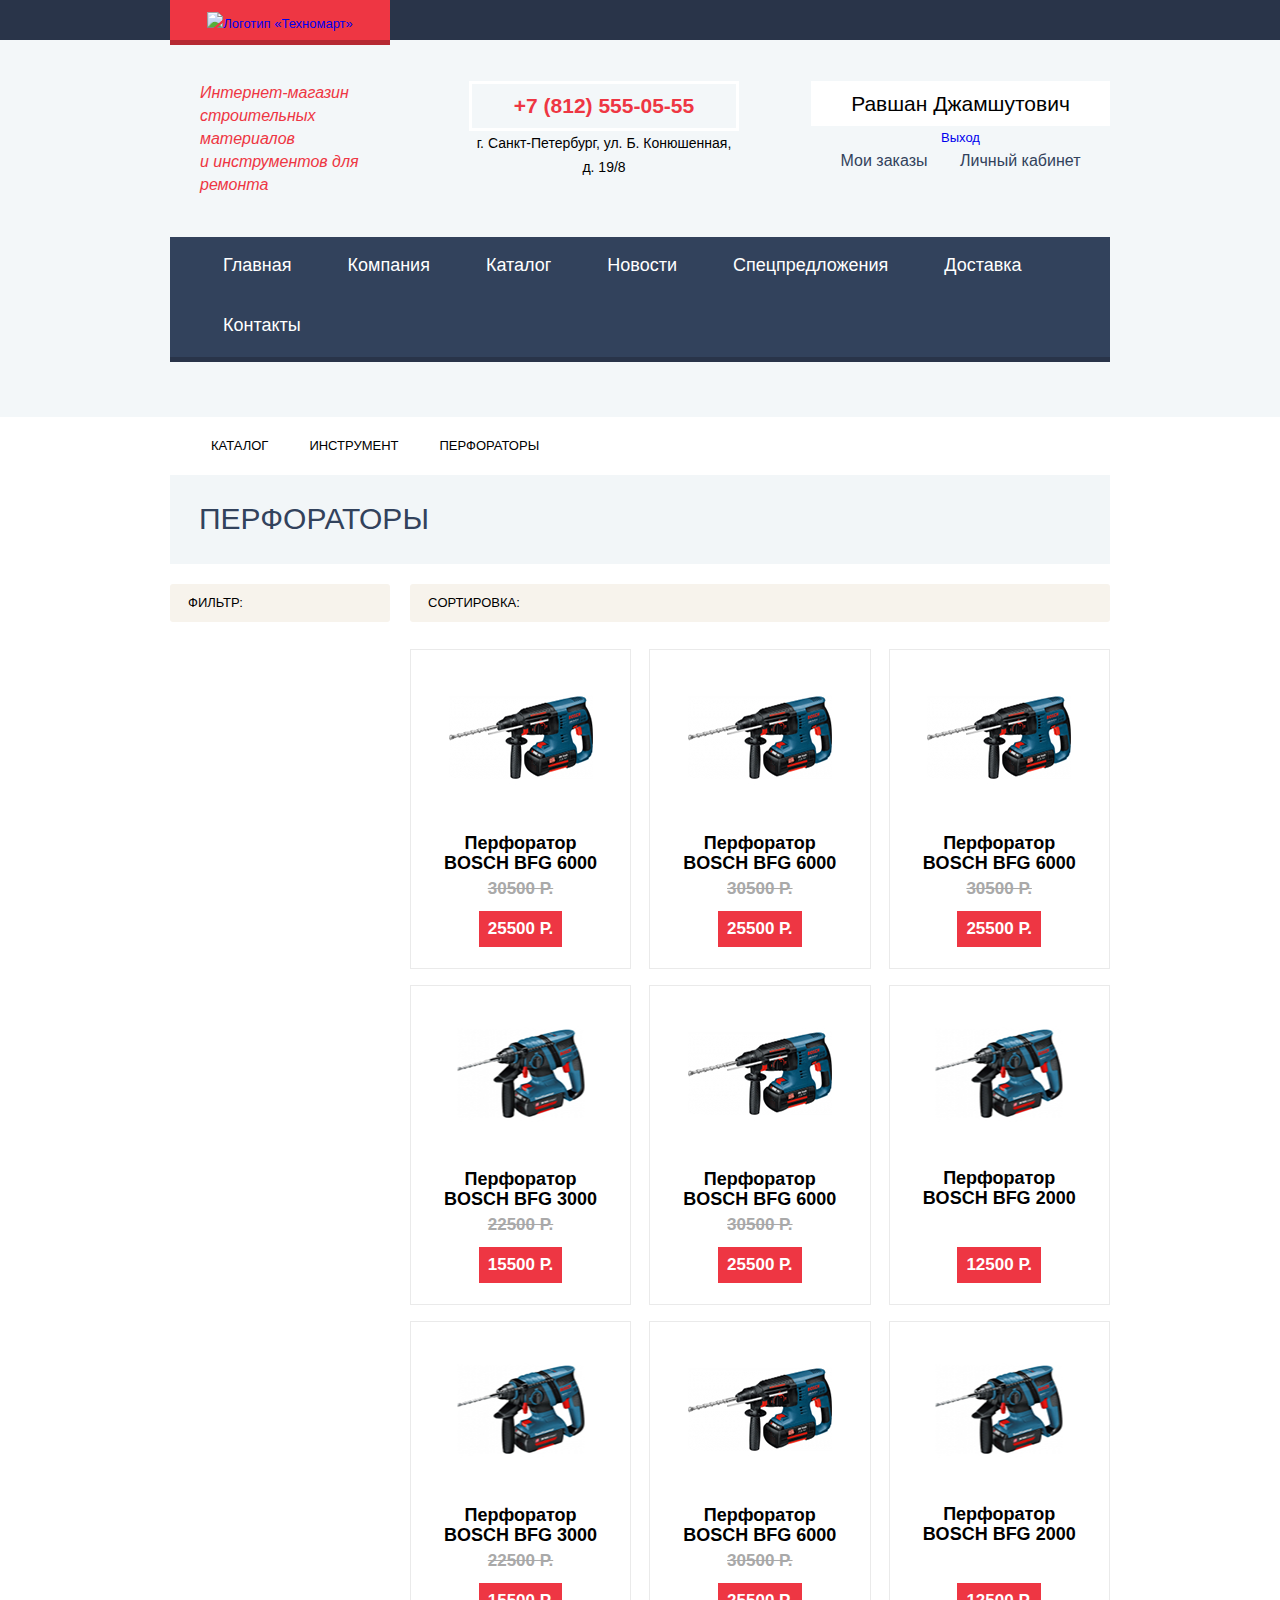
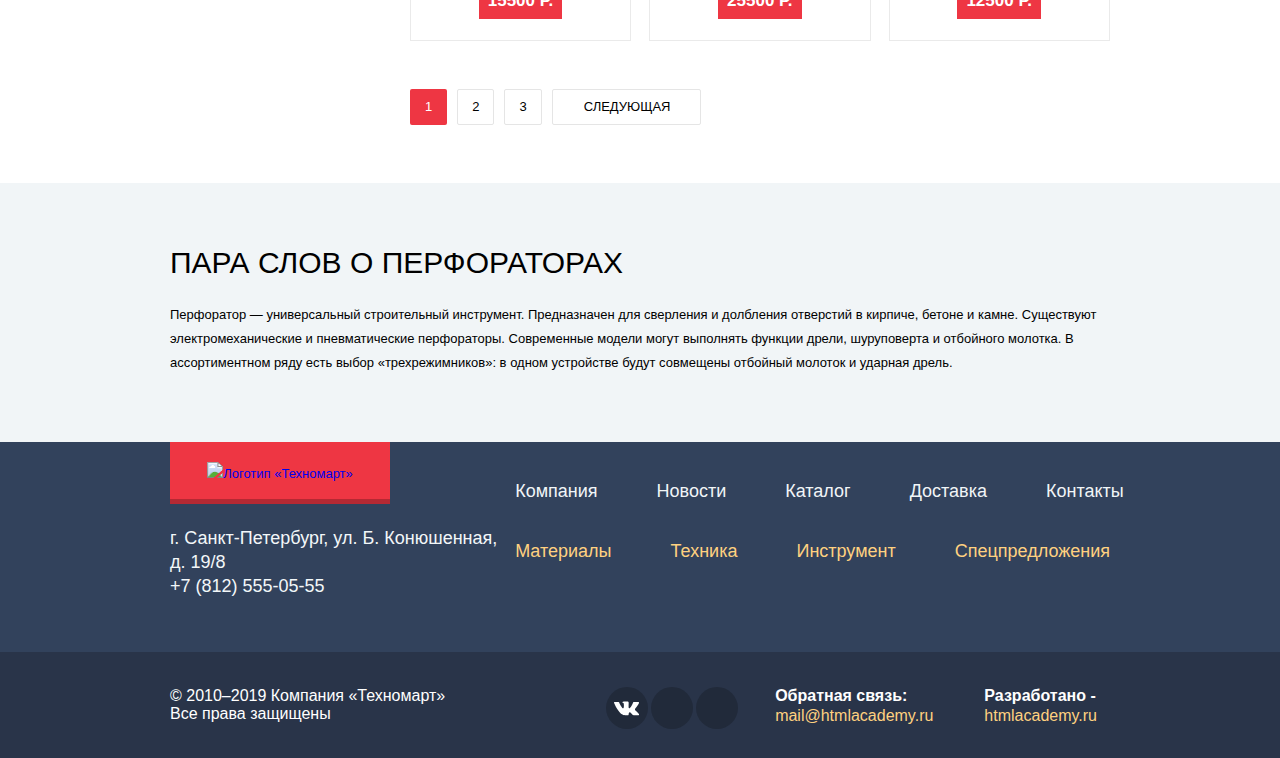
==== catalog.html @ ccb7fb11 "Добавлены декоративы для главной страницы" ====
<!DOCTYPE html>
<html class="page" lang="ru">
    <head>
        <meta charset="utf-8">
        <title>HTML Academy: Техномарт</title>
        <link rel="stylesheet" href="css/normalize.css">
        <link rel="stylesheet" href="css/style.css">
    </head>

    <body class="page-body inner-page">
        <header class="main-header">
            <nav class="main-nav">
                <div class="toolbar">
                    <div class="container">
                        <a class="main-header-logo" href="index.html">
                            <img src="img/logo-technomart.svg" width="108" height="18" alt="Логотип «Техномарт»">
                        </a>

                        <!-- Здесь будет форма поиска, закладкок, корзины, оформления заказа -->
                    </div>
                </div>

                <div class="container">
                    <div class="signin-block">
                        <i class="header-caption">Интернет-магазин строительных материалов<br> и инструментов для ремонта</i>

                        <p>
                            <a class="header-phone" href="tel:+78125550555">+7 (812) 555-05-55</a>
                            г. Санкт-Петербург, ул. Б. Конюшенная, д. 19/8
                        </p>

                        <div class="signin">
                            <a class="signin-link button-signup" href="#">Равшан Джамшутович</a>
                            <a class="logout" href="#">Выход</a>
                            <div class="my-profile">
                                <a class="my-profile-link orders" href="#">Мои заказы</a>
                                <a class="my-profile-link account" href="#">Личный кабинет</a>
                            </div>
                        </div>
                    </div>

                    <ul class="site-navigation list-style-none">
                        <li><a href="index.html">Главная</a></li>
                        <li><a href="blank.html">Компания</a></li>
                        <li><a>Каталог</a></li>
                        <li><a href="blank.html">Новости</a></li>
                        <li><a href="blank.html">Спецпредложения</a></li>
                        <li><a href="blank.html">Доставка</a></li>
                        <li><a href="blank.html">Контакты</a></li>
                    </ul>
                </div>
            </nav>
        </header>

        <main class="inner-page">
            <div class="container breadcrumbs-block">
                <ul class="breadcrumbs list-style-none">
                    <li><a href="catalog.html">Каталог</a></li>
                    <li><a href="blank.html">Инструмент</a></li>
                    <li><a>Перфораторы</a></li>
                </ul>
            </div>

            <div class="container title-block">
                <h1 class="main-title dark-title">Перфораторы</h1>
            </div>

            <div class="container product-block">
                <div class="filter-block"><!-- Здесь будет фильтр -->
                    <span>Фильтр:</span>
                </div>

                <div class="product-list-block">
                    <div class="sorting"><!-- Здесь будет сортировка -->
                        <span>Cортировка:</span>
                    </div>

                    <ul class="product-list list-style-none">
                        <li class="product product-item">
                            <span class="new visually-hidden"></span>

                            <div class="card-hover">
                                <a class="button-buy" href="#">Купить</a>
                                <a class="button-bookmark" href="#">В закладки</a>
                            </div>

                            <div class="card-product">
                                <h3 class="product-title">Перфоратор BOSCH BFG 6000</h3>
                                <div class="product-img">
                                    <img src="img/product-1.jpg" width="144" height="128" alt="Перфоратор BOSCH BFG 6000">
                                </div>
                                <del>30500 Р.</del>
                                <span class="product-button">25500 Р.</span>
                            </div>
                        </li>

                        <li class="product product-item">
                            <span class="new visually-hidden"></span>

                            <div class="card-hover">
                                <a class="button-buy" href="#">Купить</a>
                                <a class="button-bookmark" href="#">В закладки</a>
                            </div>

                            <div class="card-product">
                                <h3 class="product-title">Перфоратор BOSCH BFG 6000</h3>
                                <div class="product-img">
                                    <img src="img/product-1.jpg" width="144" height="128" alt="Перфоратор BOSCH BFG 6000">
                                </div>
                                <del>30500 Р.</del>
                                <span class="product-button">25500 Р.</span>
                            </div>
                        </li>

                        <li class="product product-item">
                            <span class="new"></span>

                            <div class="card-hover">
                                <a class="button-buy" href="#">Купить</a>
                                <a class="button-bookmark" href="#">В закладки</a>
                            </div>

                            <div class="card-product">
                                <h3 class="product-title">Перфоратор BOSCH BFG 6000</h3>
                                <div class="product-img">
                                    <img src="img/product-1.jpg" width="144" height="128" alt="Перфоратор BOSCH BFG 6000">
                                </div>
                                <del>30500 Р.</del>
                                <span class="product-button">25500 Р.</span>
                            </div>
                        </li>

                        <li class="product product-item">
                            <span class="new"></span>

                            <div class="card-hover">
                                <a class="button-buy" href="#">Купить</a>
                                <a class="button-bookmark" href="#">В закладки</a>
                            </div>

                            <div class="card-product">
                                <h3 class="product-title">Перфоратор BOSCH BFG 3000</h3>
                                <div class="product-img">
                                    <img src="img/product-2.jpg" width="127" height="112" alt="Перфоратор BOSCH BFG 3000">
                                </div>
                                <del>22500 Р.</del>
                                <span class="product-button">15500 Р.</span>
                            </div>
                        </li>

                        <li class="product product-item">
                            <span class="new visually-hidden"></span>

                            <div class="card-hover">
                                <a class="button-buy" href="#">Купить</a>
                                <a class="button-bookmark" href="#">В закладки</a>
                            </div>

                            <div class="card-product">
                                <h3 class="product-title">Перфоратор BOSCH BFG 6000</h3>
                                <div class="product-img">
                                    <img src="img/product-1.jpg" width="144" height="128" alt="Перфоратор BOSCH BFG 6000">
                                </div>
                                <del>30500 Р.</del>
                                <span class="product-button">25500 Р.</span>
                            </div>
                        </li>

                        <li class="product product-item">
                            <span class="new"></span>

                            <div class="card-hover">
                                <a class="button-buy" href="#">Купить</a>
                                <a class="button-bookmark" href="#">В закладки</a>
                            </div>

                            <div class="card-product without-del">
                                <h3 class="product-title">Перфоратор BOSCH BFG 2000</h3>
                                <div class="product-img">
                                    <img src="img/product-2.jpg" width="127" height="112" alt="Перфоратор BOSCH BFG 2000">
                                </div>
                                <span class="product-button">12500 Р.</span>
                            </div>
                        </li>

                        <li class="product product-item">
                            <span class="new"></span>

                            <div class="card-hover">
                                <a class="button-buy" href="#">Купить</a>
                                <a class="button-bookmark" href="#">В закладки</a>
                            </div>

                            <div class="card-product">
                                <h3 class="product-title">Перфоратор BOSCH BFG 3000</h3>
                                <div class="product-img">
                                    <img src="img/product-2.jpg" width="127" height="112" alt="Перфоратор BOSCH BFG 3000">
                                </div>
                                <del>22500 Р.</del>
                                <span class="product-button">15500 Р.</span>
                            </div>
                        </li>

                        <li class="product product-item">
                            <span class="new visually-hidden"></span>

                            <div class="card-hover">
                                <a class="button-buy" href="#">Купить</a>
                                <a class="button-bookmark" href="#">В закладки</a>
                            </div>

                            <div class="card-product">
                                <h3 class="product-title">Перфоратор BOSCH BFG 6000</h3>
                                <div class="product-img">
                                    <img src="img/product-1.jpg" width="144" height="128" alt="Перфоратор BOSCH BFG 6000">
                                </div>
                                <del>30500 Р.</del>
                                <span class="product-button">25500 Р.</span>
                            </div>
                        </li>

                        <li class="product product-item">
                            <span class="new"></span>

                            <div class="card-hover">
                                <a class="button-buy" href="#">Купить</a>
                                <a class="button-bookmark" href="#">В закладки</a>
                            </div>

                            <div class="card-product without-del">
                                <h3 class="product-title">Перфоратор BOSCH BFG 2000</h3>
                                <div class="product-img">
                                    <img src="img/product-2.jpg" width="127" height="112" alt="Перфоратор BOSCH BFG 2000">
                                </div>
                                <span class="product-button">12500 Р.</span>
                            </div>
                        </li>
                    </ul>
                </div>

                <ul class="pagination-list list-style-none">
                    <li class="pagination-item pagination-item-current"><a >1</a></li>
                    <li class="pagination-item"><a href="#">2</a></li>
                    <li class="pagination-item"><a href="#">3</a></li>
                    <li class="pagination-item"><a href="#">Следующая</a></li>
                </ul>
            </div>

            <section class="punchers">
                <div class="container">
                    <h2 class="punchers-title black-title">Пара слов о перфораторах</h2>
                    <p class="punchers-info">
                        Перфоратор — универсальный строительный инструмент. Предназначен для сверления и долбления отверстий в кирпиче, бетоне и камне.
                        Существуют электромеханические и пневматические перфораторы. Современные модели могут выполнять функции дрели, шуруповерта и отбойного молотка.
                        В ассортиментном ряду есть выбор «трехрежимников»: в одном устройстве будут совмещены отбойный молоток и ударная дрель.
                    </p>
                </div>
            </section>
        </main>

        <footer class="page-footer">
            <div class="container footer-top">
                <div class="contacts-block">
                    <a class="footer-logo" href="index.html">
                        <img src="img/logo-technomart.svg" width="138" height="23" alt="Логотип «Техномарт»">
                    </a>

                    <section class="footer-contacts">
                        <h3 class="visually-hidden">Контакты</h3>

                        <p class="footer-text" >
                            г. Санкт-Петербург, ул. Б. Конюшенная, д. 19/8<br>
                            <a class="footer-phone footer-text" href="tel:+78125550555">+7 (812) 555-05-55</a>
                        </p>
                    </section>
                </div>

                <ul class="footer-nav list-style-none">
                    <li class="top-list">
                        <ul class="list-style-none">
                            <li><a class="footer-text" href="blank.html">Компания</a></li>
                            <li><a class="footer-text" href="blank.html">Новости</a></li>
                            <li><a class="footer-text">Каталог</a></li>
                            <li><a class="footer-text" href="blank.html">Доставка</a></li>
                            <li><a class="footer-text" href="blank.html">Контакты</a></li>
                        </ul>
                    </li>
                    <li class="bottom-list">
                        <ul class="list-style-none">
                            <li><a class="footer-text" href="blank.html">Материалы</a></li>
                            <li><a class="footer-text" href="blank.html">Техника</a></li>
                            <li><a class="footer-text" href="blank.html">Инструмент</a></li>
                            <li><a class="footer-text" href="blank.html">Спецпредложения</a></li>
                        </ul>
                    </li>
                </ul>
            </div>

            <div class="footer-bottom-block">
                <div class="container footer-bottom">
                    <section class="copyright">
                        <h3 class="visually-hidden">Авторское право</h3>

                        <p class="footer-small-text">
                            © 2010–2019 Компания «Техномарт»<br>Все права защищены
                        </p>
                    </section>

                    <section class="footer-social" >
                        <h3 class="visually-hidden">Социальные сети</h3>

                        <ul class="list-style-none">
                            <li>
                                <a class="social-button vk" href="#">
                                    <span class="visually-hidden">Вконтакте</span>
                                </a>
                            </li>
                            <li>
                                <a class="social-button fb" href="#">
                                    <span class="visually-hidden">Фейсбук</span>
                                </a>
                            </li>
                            <li>
                                <a class="social-button insta" href="#">
                                    <span class="visually-hidden">Инстаграм</span>
                                </a>
                            </li>
                        </ul>
                    </section>

                    <div class="feedback-block">
                        <section class="footer-feedback">
                            <h3 class="footer-small-text">Обратная связь:</h3>

                            <a class="footer-feedback-link footer-small-text" href="mailto:mail@htmlacademy.ru">mail@htmlacademy.ru</a>
                        </section>

                        <section class="footer-developed">
                            <h3 class="footer-small-text">Разработано -</h3>

                            <a class="footer-developed-link footer-small-text" href="https://htmlacademy.ru/intensive/htmlcss">htmlacademy.ru</a>
                        </section>
                    </div>
                </div>
            </div>
        </footer>
    </body>
</html>
---- css/style.css ----
/* Fonts */

/* cuprum-regular */
@font-face {
    font-family: "Cuprum";
    font-style: normal;
    font-weight: 400;
    src: local("Cuprum"), local("Cuprum Regular"), local("Cuprum-Regular"),
        url("../fonts/cuprum.woff2") format("woff2"), /* Super Modern Browsers */
        url("../fonts/cuprum.woff") format("woff"); /* Modern Browsers */
    font-display: swap;
}
/* cuprum-italic  */
@font-face {
    font-family: "Cuprum";
    font-style: italic;
    font-weight: 400;
    src: local("Cuprum Italic"), local("Cuprum-Italic"),
        url("../fonts/cuprumitalic.woff2") format("woff2"), /* Super Modern Browsers */
        url("../fonts/cuprumitalic.woff") format("woff"); /* Modern Browsers */
    font-display: swap;
}
/* cuprum-700  */
@font-face {
    font-family: "Cuprum";
    font-style: normal;
    font-weight: 700;
    src: local("Cuprum Bold"), local("Cuprum-Bold"),
        url("../fonts/cuprumbold.woff2") format("woff2"), /* Super Modern Browsers */
        url("../fonts/cuprumbold.woff") format("woff"); /* Modern Browsers */
    font-display: swap;
}
/* cuprum-700-italic */
@font-face {
    font-family: "Cuprum";
    font-style: italic;
    font-weight: 700;
    src: local("Cuprum Bold Italic"), local("Cuprum-Bold-Italic"),
        url("../fonts/cuprumbolditalic.woff2") format("woff2"), /* Super Modern Browsers */
        url("../fonts/cuprumbolditalic.woff") format("woff"); /* Modern Browsers */
    font-display: swap;
}
/* pt-sans-regular */
@font-face {
    font-family: "PT Sans";
    font-style: normal;
    font-weight: 400;
    src: local("PT Sans"), local("PTSans-Regular"),
        url("../fonts/ptsans.woff2") format("woff2"), /* Super Modern Browsers */
        url("../fonts/ptsans.woff") format("woff"); /* Modern Browsers */
    font-display: swap;
}
/* pt-sans-700 */
@font-face {
    font-family: "PT Sans";
    font-style: normal;
    font-weight: 700;
    src: local("PT Sans Bold"), local("PTSans-Bold"),
        url("../fonts/ptsansbold.woff2") format("woff2"), /* Super Modern Browsers */
        url("../fonts/ptsansbold.woff") format("woff"); /* Modern Browsers */
    font-display: swap;
}

/* Variables */

:root {
    --basic-black: #000000;
    --basic-black-lighten: #212A3A;
    --basic-dark: #32425C;
    --basic-darken: #293449;
    --basic-darkest:#1D2739;
    --basic-extra-dark: #293449;
    --basic-dark-lighten: #3D546F;
    --basic-white: #FFFFFF;
    --basic-red: #EE3643;
    --basic-orange: #FFC047;
    --basic-yellow: #FFD180;
    --basic-blue: #3BBCE3;
    --basic-violet: #DC91D8;
    --basic-green: #63A63E;
    --basic-brown: #F9F5F0;
    --basic-gray: #B7BFC8;
    --Basic-greylight: #C5C5C5;

    --black-opacity-25: rgba(0,0,0,0.25);
    --black-opacity-15: rgba(0,0,0,0.15);
    --dark-opacity-50: rgba(50,60,92,0.5);
    --white-opacity-30: rgba(255,255,255,0.3);
    --red-light: #FF5357;
    --red-dark: #CA2C37;
    --red-darken: #BA2732;
    --red-darkest: #B52933;
    --red-shadow: #8E1E26;
    --green-light: #5FBB2D;
    --green-dark: #518534;
    --green-lighten: #8ED78F;
    --green-shadow: #367315;
    --brown-light: #F7F3EC;
    --gray-medium: #C1C6CE;
    --gray-darken: #A9A9A9;
    --gray-darken-opacity-30: rgba(169,169,169,0.3);
    --gray-dark: rgba(197,197,197,0.3);
    --gray-light: #EAEAEA;
    --gray-lighten: #F1F5F7;
    --gray-extra-light: #F3F7F9;
    --gray-another: #E5E5E5;
    --gray-second: #F2F6F8;
}

/* Global */

body {
    min-width: 940px;
    margin: 0;
    font-family: "Cuprum", Arial, sans-serif;
    font-size: 13px;
    line-height: 24px;
    color: var(--basic-black);
    background-color: var(--basic-white);
}

a {
    text-decoration: none;
}

img {
    max-width: 100%;
    height: auto;
}

.list-style-none {
    list-style: none;
    margin: 0;
    padding: 0;
}

/* Grid */

.page {
    height: 100%;
}

.page-body {
    min-height: 100%;
    display: grid;
    grid-template-rows: min-content 1fr min-content;
    align-content: start;
}

.promo-list {
    display: grid;
    grid-template-columns: 1fr 1fr 1fr;
    grid-template-rows: repeat(3, 123px);
    gap: 20px;
    width: 940px;
}

.promo-item.gallery {
    grid-area: 2/1/4/3;
}

.popular-title-block {
    display: grid;
    grid-template-columns: 1fr max-content;
    margin-bottom: 20px;
    background-color: var(--basic-brown);
    height: 89px;
    align-items: center;
}

.product-list {
    display: grid;
    grid-template-columns: repeat(3, 1fr);
    grid-template-rows: repeat(3, 1fr);
    grid-column-gap: 18px;
    grid-row-gap: 16px;
    width: 700px;
}

.popular-list {
    display: grid;
    grid-template-columns: 1fr 1fr 1fr 1fr;
    gap: 18px;
}

.popular-producer-list {
    display: grid;
    grid-template-columns: repeat(4, 1fr);

    gap: 20px;
}

.about-block .container {
    display: grid;
    grid-template-columns: 1fr 300px;
}

.top-list ul {
    display: grid;
    grid-template-columns: repeat(5, auto);
    gap: 59px;
    width: 549px;
    margin-right: auto;
}

/* Flex */

.toolbar .container {  /*с помощью флекса расставлю потом остальные элементы тулбара*/
    display: flex;
}

.signin-block {
    display: flex;
    margin-top: 41px;
    margin-bottom: 41px;
    justify-content: space-between;
    align-items: flex-start;
}

.signin {
    display: flex;
}

.inner-page .signin {
    flex-direction: column;
    align-items: center;
}

.site-navigation {
    display: flex;
    flex-wrap: wrap;
    align-items: center;
    box-shadow: 0 5px var(--basic-darken);
    background-color: var(--basic-dark);
    padding-left: 29px;
}

.breadcrumbs {
    display: flex;
}

.product-block {
    display: flex;
    flex-wrap: wrap;
    align-items: flex-start;
}

.card-product {
    display: flex;
    flex-direction: column;
    justify-content: flex-end;
    align-items: center;
    min-height: 318px;
    width: 219px;
    background-color: white;
    position: relative;
}

.service-block {
    display: flex;
    margin-top: 70px;
    padding-bottom: 99px;
    position: relative;
}

.pagination-list {
    display: flex;
}

.footer-top {
    display: flex;
    justify-content: space-between;
}

.bottom-list ul {
    display: flex;
    justify-content: flex-end;
}

.footer-bottom {
    display: flex;
    align-items: flex-start;
}

.footer-social ul {
    display: flex;
    flex-wrap: wrap;
    width: 135px;
    margin-left: 161px;
}

.feedback-block {
    display: flex;
    margin-left: auto;
}

/* Header */

.toolbar {
    background-color: var(--basic-darken);
}

.main-header-logo {
    width: 220px;
    text-align: center;
    background-color: var(--basic-red);
    padding-top: 12px;
    padding-bottom: 4px;
    box-shadow: 0 5px var(--red-darkest);
}

.main-header-logo:active,
.footer-logo:active {
    background-color: var(--red-darken);
    box-shadow: 0 5px var(--red-shadow);
}

.header-caption {
    font-style: italic;
    font-size: 16px;
    line-height: 23px;
    color: var(--basic-red);
    width: 197px;
    margin-left: 30px;
}

.signin-block p {
    width: 270px;
    margin: 0;
    text-align: center;
    font-size: 14px;
    line-height: 24px;
    margin-top: 3px;
}

.header-phone {
    display: block;
    padding: 7px 0;
    font-weight: 700;
    font-size: 21px;
    line-height: 30px;
    color: var(--basic-red);
    border: 3px solid var(--basic-white);
    margin-top: -3px;
}

.button-registration {
    background-color: var(--basic-white);
    padding: 12px 24px;
}

.button-login {
    position: relative;
    background-color: var(--basic-white);
    margin-right: 10px;
}

.button-login span {
    display: block;
    padding: 12px 27px 12px 45px;
}

.button-login svg {
    content: "";
    position: absolute;
    width: 20px;
    height: 17px;
    padding: 14px 82px 14px 19px;
  }

.button-login svg:hover {
    fill: var(--basic-dark-lighten);
}

.main-nav {
    background-color: var(--gray-extra-light);
    padding-bottom: 60px;
}

.signin-link {
    font-size: 21px;
    line-height: 21px;
    color: var(--basic-black);
}

.button-signup {
    width: 299px;
    text-align: center;
    padding: 12px 0;
    background-color: var(--basic-white);
}

.signin-link:hover {
    color: var(--basic-red);
}

.button-signup:hover {
    color: var(--basic-black);
}

.signin-link:active {
    color: var(--Basic-greylight);
}

.my-profile-link {
    font-size: 16px;
    line-height: 18px;
    color: var(--basic-dark);
}

.my-profile-link:hover {
    color: var(--basic-red);
}

.my-profile-link:active {
    color: var(--Basic-greylight);
}

.account {
    margin-left: 29px;
}

.site-navigation a {
    display: block;
    font-size: 18px;
    line-height: 24px;
    color: var(--basic-white);
    padding: 16px 24px 20px 24px;
    margin-right: 8px;
}

.site-navigation a:hover {
    background-color: var(--basic-darken);
}

.site-navigation a:active {
    opacity: 0.5;
    background-color: var(--basic-darkest);
}

/* Container */

.container {
    width: 940px;
    margin: 0 auto;
    padding: 0 10px;
}

/* Main */

.visually-hidden {
    position: absolute;
    width: 1px;
    height: 1px;
    margin: -1px;
    border: 0;
    padding: 0;
    white-space: nowrap;
    clip-path: inset(100%);
    clip: rect(0 0 0 0);
    overflow: hidden;
}

.promo {
    margin-top: 59px;
    margin-bottom: 59px;
}

.promo-item-title {
    font-weight: 700;
    font-size: 24px;
    line-height: 30px;
    color: var(--basic-white);
    margin-bottom: 14px;
    margin-top: 20px;
    margin-left: 23px;
}

.promo-item-link:hover {
    background-color: var(--gray-dark);
}

.promo-item-link:active {
    background-color: var(--gray-darken-opacity-30);
}

.promo-item-link {
    display: block;
    font-size: 14px;
    line-height: 18px;
    text-align: center;
    text-transform: uppercase;
    color: var(--basic-white);
    background-color: var(--white-opacity-30);
    padding-top: 10px;
    padding-bottom: 10px;
    margin: 0;
    margin-left: 23px;
    width: 135px;
}

.materials {
    position: relative;
    background-color: var(--basic-orange);
}

.tool {
    position: relative;
    background-color: var(--basic-blue);
}

.technics {
    position: relative;
    background-color: var(--basic-violet);
}

.discounts {
    position: relative;
    background-color: var(--green-lighten);
}

.delivery {
    position: relative;
    background-color: var(--basic-orange);
}

.materials h3::before {
    content: "";
    position: absolute;
    top: 0;
    right: 0;
    width: 70px;
    height: 70px;
    background-image: url("../img/new.svg");
}

.materials h3::after {
    content: "";
    position: absolute;
    top: 31px;
    right: 43px;
    width: 44px;
    height: 65px;
    background-image: url("../img/icon-materials.svg");
}

.tool h3::after {
    content: "";
    position: absolute;
    top: 34px;
    right: 31px;
    width: 75px;
    height: 61px;
    background-image: url("../img/icon-tool.svg");
}

.technics h3::after {
    content: "";
    position: absolute;
    top: 31px;
    right: 31px;
    width: 78px;
    height: 62px;
    background-image: url("../img/icon-technics.svg");
}

.discounts h3::after {
    content: "";
    position: absolute;
    top: 26px;
    right: 45px;
    width: 59px;
    height: 73px;
    background-image: url("../img/icon-discounts.svg");
}

.delivery h3::after {
    content: "";
    position: absolute;
    top: 32px;
    right: 31px;
    width: 78px;
    height: 63px;
    background-image: url("../img/icon-delivery.svg");
}

.button {
    font: inherit;
    font-size: 14px;
    line-height: 18px;
    text-transform: uppercase;
    text-align: center;
    color: var(--basic-white);
    background-color: var(--basic-red);
    border: none;
    padding: 0;
    margin: 0;
    padding-top: 11px;
    padding-bottom: 9px;
}

.slider {
    position: relative;
    background-color: var(--basic-gray);
    height: 266px;
    width: 620px;
    background-repeat: no-repeat;
    background-position: top center;
}

.slider-wrapper-1 {
    background-image: url("../img/slider-perforator.jpg");
}

.slider-wrapper-2 {
    background-image: url("../img/slider-drill.jpg");
}

.slider-item {
    display: none;
  }

.slide-current {
    display: block;
}

.slider-title {
    font-weight: 700;
    font-size: 36px;
    line-height: 36px;
    text-transform: uppercase;
    color: var(--basic-white);
    margin: 0 0 5px 24px;
}

.slider-text {
    font-size: 18px;
    line-height: 24px;
    color: var(--basic-white);
    margin: 0;
    margin-left: 24px;
}

.transparent-black-bg {
    width: 620px;
    background-color: var(--black-opacity-25);
    padding-top: 23px;
    padding-bottom: 17px;
}

.slider-gallery-controls {
    position: absolute;
    top: 122px;
    left: 24px;
    display: flex;
    width: 575px;
    justify-content: space-between;
    background: none;
    border: 0;
}

.slider-gallery-controls button {
    position: relative;
    padding: 0;
    border: none;
    background-color: unset;
}

.button-back::before {
    content: "";
    position: absolute;
    width: 22px;
    height: 40px;
    top: 0;
    left: 0;
    background-image: url("../img/icon-left.svg");
    transform: rotate(180deg);
    background-repeat: no-repeat;
    background-position: 0 0;
}

.button-next::before {
    content: "";
    position: absolute;
    width: 22px;
    height: 40px;
    top: 0;
    right: 0;
    background-image: url("../img/icon-left.svg");
    background-repeat: no-repeat;
    background-position: 0 0;
}

.slider-controls {
    position: absolute;
    bottom: 36px;
    left: 50%;
    transform: translate(-50%, 0);
    display: flex;
    width: 30px;
    justify-content: space-between;
}

.slider-controls button {
    padding: 0;
    width: 8px;
    height: 8px;
    background-color: var(--basic-white);
    border: 2px solid var(--basic-white);
    border-radius: 50%;
}

.slider-controls .current {
    background-color: var(--basic-red);
}

.slider-gallery-button {
    display: block;
    width: 192px;
    margin-top: 97px;
    margin-left: 24px;
}

.button:hover {
    background-color: var(--red-dark)
}

.button:active {
    background-color: var(--red-darken)
}

.dark-title {
    font-size: 30px;
    line-height: 30px;
    text-transform: uppercase;
    color: var(--basic-dark);
    margin: 0;
    font-weight: 400;
}

.popular-title.dark-title {
    margin-left: 28px;
}

.main-title {
    display: block;
    background-color: var(--gray-second);
    padding: 29px 0 30px 29px;
}

.filter-block {
    width: 220px;
    background-color: var(--brown-light);
    margin-top: 20px;
    border-radius: 3px;
    margin-right: 20px;
}

.sorting {
    width: 700px;
    background-color: var(--brown-light);
    margin-top: 20px;
    border-radius: 3px;
    margin-bottom: 27px;
}

.filter-block span,
.sorting span {
    display: block;
    font-family: "PT Sans", Arial, sans-serif;
    font-size: 13px;
    line-height: 18px;
    text-transform: uppercase;
    color: var(--basic-black);
    padding: 10px 0 10px 18px;
}

.product {
    position: relative;
    background-color: var(--basic-white);
    border: 1px solid var(--gray-light);
    text-align: center;
}

.new::before {
    z-index: 1001;
    content: "";
    position: absolute;
    top: 0;
    right: 0;
    width: 70px;
    height: 70px;
    background-image: url("../img/new.svg");
}

.breadcrumbs a {
    display: block;
    font-family: "PT Sans", Arial, sans-serif;
    font-size: 13px;
    line-height: 18px;
    text-transform: uppercase;
    color: var(--basic-black);
    margin-left: 41px;
    margin-top: 20px;
    margin-bottom: 20px;
}

.product-title {
    font-family: "PT Sans", Arial, sans-serif;
    font-weight: 700;
    font-size: 18px;
    line-height: 20px;
    color: var(--basic-black);
    width: 179px;
    margin: 0;
    margin-bottom: 7px;
}

.card-product::after {
    content: "";
    position: absolute;
    bottom: 20px;
    right: 32px;
    height: 38px;
    width: 141px;
    background-image: url("../img/button-cut.svg");
}

.product-button {
    display: block;
    margin-bottom: 21px;
    font-family: "PT Sans", Arial, sans-serif;
    font-weight: 700;
    font-size: 17px;
    color: var(--basic-white);
    background-color: var(--basic-red); /*оставил, чтобы на случай, если не прогрузится свг, было видно белый текст*/
    line-height: 18px;
    padding: 9px;
    z-index: 1;
}

.without-del .product-title {
    margin-bottom: 39px;
}

.product-img {
    order: -1;
    margin-bottom: auto;
    width: 184px;
    height: 164px;
    position: relative;
    margin-top: 6px;
}

.product-img img {
    position: absolute;
    top: 50%;
    left: 50%;
    transform: translate(-50%, -50%);
}

.card-hover {
    z-index: 1000;
    position: absolute;
    font-size: 14px;
    line-height: 18px;
    left: 50%;
    transform: translate(-50%, 0);
    opacity: 0;
    padding: 38px 44px 194px 41px;
}

.card-hover:hover {
    opacity: 1;
    box-shadow: 0 4px 20px var(--black-opacity-15);
    background-image: linear-gradient(180deg, var(--basic-white) 50%, transparent 50%);
}

.button-buy {
    display: block;
    width: 135px;
    border-radius: 2px;
    text-transform: uppercase;
    color: var(--basic-white);
    background-color: var(--basic-green);
    padding-top: 10px;
    padding-bottom: 7px;
    box-shadow: 0 3px var(--green-shadow);
}

.button-buy:hover {
    background-color: var(--green-light);
}

.button-buy:active {
    background-color: var(--green-dark);
}

.button-bookmark {
    display: block;
    width: 129px;
    text-transform: uppercase;
    color: var(--basic-dark);
    border: 3px solid var(--basic-green);
    padding-top: 9px;
    padding-bottom: 7px;
    border-radius: 2px;
    margin-top: 13px;
}

.button-bookmark:hover {
    border: 3px solid var(--basic-dark);
    border-radius: 2px;
}

.button-bookmark:active {
    border: 3px solid var(--dark-opacity-50);
    border-radius: 2px;
    color: var(--dark-opacity-50);
}

.product del {
    font-family: "PT Sans", Arial, sans-serif;
    font-weight: 700;
    font-size: 17px;
    line-height: 18px;
    text-transform: uppercase;
    color: var(--gray-darken);
    margin-bottom: 13px;
}

.popular-producer-item {
    background-color: var(--basic-white);
    border: 1px solid var(--gray-light);
}

.popular-producer-item a {
    position: relative;
    display: block;
    width: 218px;
    height: 143px;
}

.popular-producer-item:hover {
    box-shadow: 0 4px 20px var(--black-opacity-15);
}

.popular-producer-item:active {
    opacity: 0.5;
}

.popular-producer-item img {
    position: absolute;
    top: 50%;
    left: 50%;
    transform: translate(-50%, -50%);
}

.popular-button {
    width: 192px;
    margin: 0;
    margin-right: 14px;
}

.popular-list,
.popular-producer-list,
.about,
.contacts {
    margin-bottom: 70px;
}

.about,
.contacts {
    padding-top: 70px;
}

.service,
.punchers {
    background-color: var(--gray-lighten);
}

.black-title {
    font-size: 30px;
    line-height: 30px;
    text-transform: uppercase;
    margin: 0;
    font-weight: 400;
}

.about-title {
    font-weight: 400;
}

.service-title {
    padding-top: 64px;
}

.service-description-info {
    margin: 0;
    padding-top: 30px;
    width: 331px;
}

.service-description {
    margin-left: 80px;
}

.button-service-item {
    display: block;
    font-weight: 700;
    font-size: 21px;
    line-height: 30px;
    text-align: left;
    width: 240px;
    color: var(--basic-white);
    background-color: var(--basic-dark);
    border: 0;
    margin: 0;
    padding: 14px 0 18px 22px;
}

.button-service-current {
    color: var(--basic-dark);
    background-color: var(--basic-white);
}

.button-service-item:hover:not(.button-service-current) {
    background-color: var(--basic-darken);
}

.button-credit {
    display: block;
    width: 195px;
    background-color: var(--red-light);
    border-radius: 3px;
    margin-top: 27px;
}

.service-block::before {
    content: "";
    position: absolute;
    width: 10px;
    height: 279px;
    top: -49px;
    left: 230px;
    background-image: url("../img/shadow.png");
    background-repeat: no-repeat;
    background-position: 0 0;
}

.service-wrapper-1::after {
    position: absolute;
    content: "";
    width: 468px;
    height: 261px;
    bottom: 0;
    right: 0;
    background-image: url("../img/service.png");
}

.service-wrapper-2::after {
    position: absolute;
    content: "";
    width: 389px;
    height: 283px;
    bottom: 0;
    right: 0;
    background-image: url("../img/guarantee.png");
}

.service-wrapper-3::after {
    position: absolute;
    content: "";
    width: 465px;
    height: 285px;
    bottom: 0;
    right: -10px;
    background-image: url("../img/credit.png");
}

.pagination-item {
    border: 1px solid var(--gray-another);
    border-radius: 2px;
    padding: 5px 14px;
    margin-top: 48px;
    margin-bottom: 58px;
    margin-right: 10px;
}

.pagination-item:first-child {
    margin-left: 240px;
}

.pagination-item:last-child {
    padding-left: 31px;
    padding-right: 30px;
}

.pagination-item a {
    font-family: "PT Sans", Arial, sans-serif;
    font-size: 13px;
    line-height: 18px;
    text-transform: uppercase;
    color: var(--basic-black);
}

.pagination-item-current {
    background-color: var(--basic-red);
    border-color: transparent;
}

.pagination-item-current a {
    color: var(--basic-white);
}

.pagination-item:hover {
    border: 1px solid var(--Basic-greylight);
    border-radius: 2px;
}

.pagination-item:active {
    border: 1px solid var(--basic-red);
    border-radius: 2px;
}

.punchers-title {
    padding-top: 65px;
}

.punchers-info {
    padding-top: 25px;
    margin: 0;
    padding-bottom: 67px;
}

.about-description-first,
.about-description-second,
.contacts-description {
    margin: 0;
    margin-top: 24px;
}

.about-description-second {
    margin-bottom: 0;
}

.map {
    display: block;
    height: 158px;
    margin-top: 32px;
}

.about-item {
    position: relative;
    font-size: 18px;
    line-height: 24px;
    margin-bottom: 12px;
    padding-left: 37px;
}

.about-item::before {
    position: absolute;
    content: "";
    width: 25px;
    height: 2px;
    top: 13px;
    left: 0;
    background-color: var(--basic-red);
}

.service-info,
.service-description-info {
    font-family: "PT Sans", Arial, sans-serif;
    font-size: 13px;
    line-height: 24px;
    color: var(--basic-black);
    margin: 0;
}

.button-about {
    display: block;
    margin-top: 20px;
    width: 220px;
}

.button-contacts {
    width: 300px;
    margin-top: 25px;
}

.button-contacts:active {
    outline: none;
}

.service-info {
    margin-top: 25px;
}

.service-description-item {
    display: none;
}

.service-description-curent {
    display: block;
}

/* Footer */

.page-footer {
    background-color: var(--basic-dark);
}

.footer-logo {
    display: block;
    text-align: center;
    width: 220px;
    background-color: var(--basic-red);
    box-shadow: 0 5px var(--red-darkest);
    padding-top: 20px;
    padding-bottom: 13px;
}

.top-list {
    padding-top: 37px;
}

.bottom-list {
    padding-top: 34px;
}

.footer-text {
    font-size: 18px;
    line-height: 24px;
    color: var(--gray-extra-light);
    margin: 0;
}

.footer-contacts p {
    margin-top: 27px;
}

.top-list a {
    color: var(--gray-lighten);
}

.top-list a:hover {
    text-decoration: underline;
}

.top-list a:active {
    text-decoration: none;
    opacity: 50%;
}

.bottom-list li:not(:first-child) {
    margin-left: 59px;
}

.bottom-list a {
    color: var(--basic-yellow);
}

.bottom-list a:hover {
    text-decoration: underline;
}

.bottom-list a:active {
    text-decoration: none;
    opacity: 50%;
}

.footer-bottom-block {
    background-color: var(--basic-darken);
    margin-top: 54px;
    padding: 35px 0 26px;
}

.footer-developed {
    margin-right: 13px;
}

.footer-feedback {
    margin-right: 51px;
}

.social-button {
    position: relative;
    display: block;
    width: 42px;
    height: 42px;
    background-color: var(--basic-black-lighten);
    border-radius: 50%;
    margin-right: 3px;
    margin-bottom: 3px;
}

.social-button:hover {
    background-color: var(--basic-red);
}

.vk::before {
    content: "";
    position: absolute;
    width: 26px;
    height: 15px;
    top: 50%;
    left: 50%;
    transform: translate(-50%, -50%);
    background-image: url("../img/icon-vk.svg");
}

.fb::before {
    content: "";
    position: absolute;
    width: 12px;
    height: 22px;
    top: 50%;
    left: 50%;
    transform: translate(-50%, -50%);
    background-image: url("../img/icon-fb.svg");
}

.insta::before {
    content: "";
    position: absolute;
    width: 21px;
    height: 21px;
    top: 50%;
    left: 50%;
    transform: translate(-50%, -50%);
    background-image: url("../img/icon-insta.svg");
}

.footer-small-text {
    font-size: 16px;
    line-height: 18px;
    color: var(--basic-white);
    margin: 0;
}

.footer-feedback-link.footer-small-text {
    line-height: 97%;
}

.footer-feedback-link,
.footer-developed-link {
    color: var(--basic-yellow);
}

.footer-feedback-link:hover,
.footer-developed-link:hover {
    text-decoration: underline;
}

.footer-feedback-link:active,
.footer-developed-link:active {
    text-decoration: none;
    color: var(--basic-red);
}
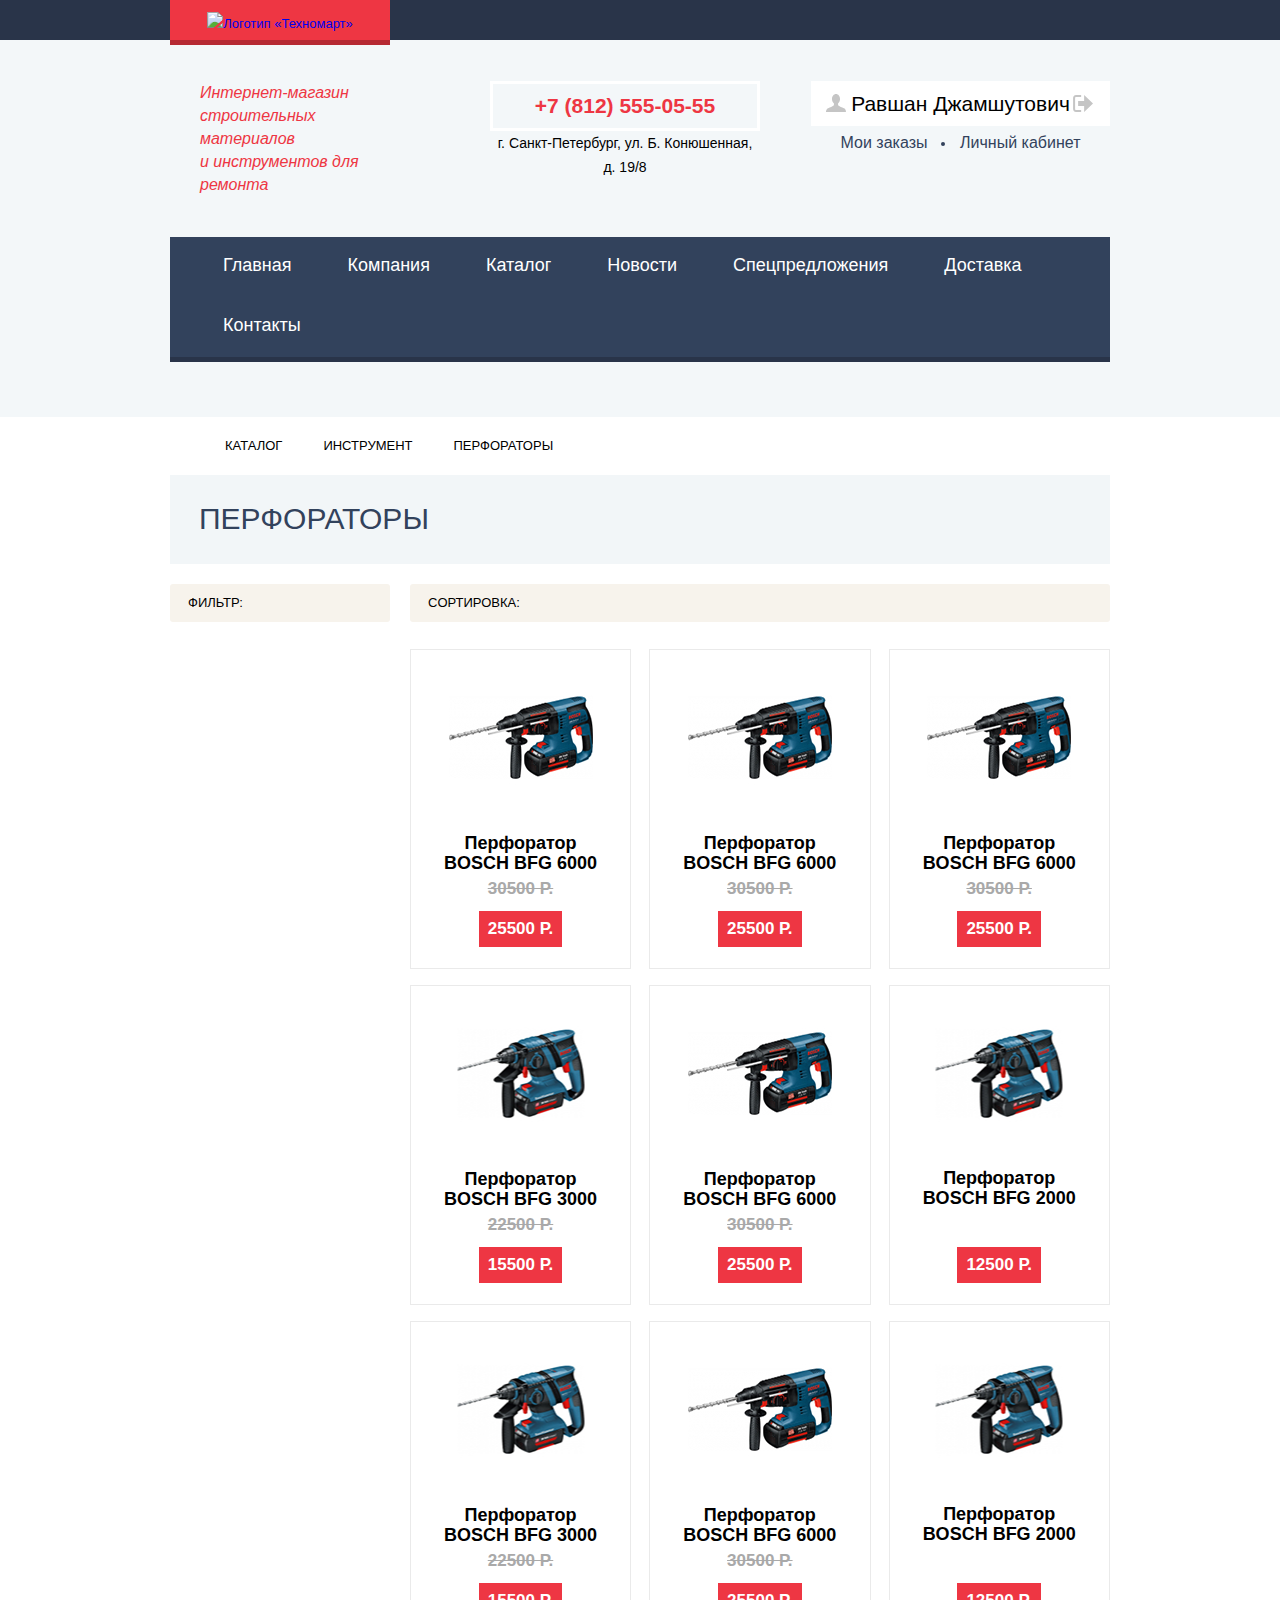
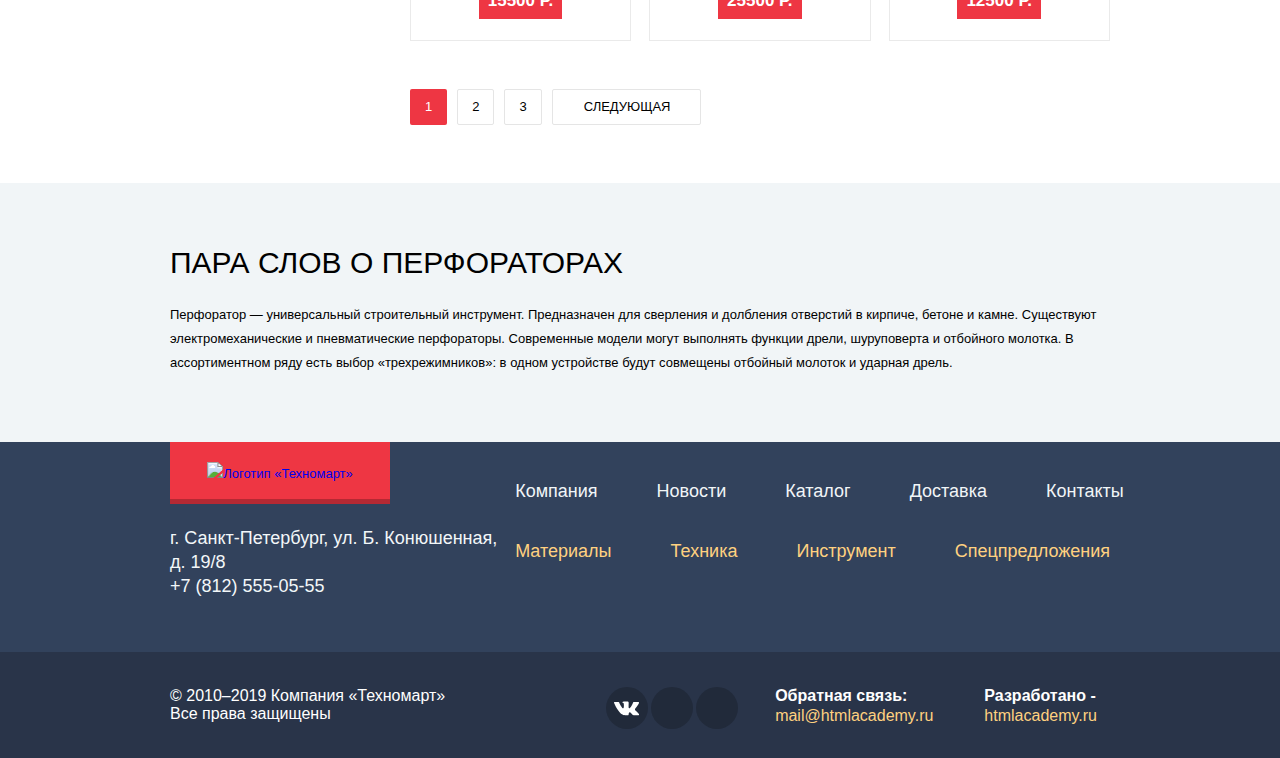
==== commit 1987fd0a: "Внес декоративы в Каталог, без форм" ====
--- a/catalog.html
+++ b/catalog.html
@@ -30,11 +30,38 @@
                         </p>
 
                         <div class="signin">
-                            <a class="signin-link button-signup" href="#">Равшан Джамшутович</a>
-                            <a class="logout" href="#">Выход</a>
-                            <div class="my-profile">
-                                <a class="my-profile-link orders" href="#">Мои заказы</a>
-                                <a class="my-profile-link account" href="#">Личный кабинет</a>
+                            <div class="signin-login">
+                                <a class="signin-link button-login" href="blank.html">
+                                    <svg width="21" height="17" viewBox="0 0 21 17" fill="#C5C5C5" xmlns="http://www.w3.org/2000/svg">
+                                        <path d="M14.875 8.5L6 0V6H0V11H6V17L14.875 8.5Z"/>
+                                        <path d="M16.986 15.01H11.959V17H16.986C19.164 17 19.99 15.19 20.015 13.974V3.028C19.99 1.811 19.164 0 16.986 0H11.959V1.99H16.986C17.825 1.99 17.978 2.671 17.996 3.047V13.951C17.979 14.327 17.825 15.01 16.986 15.01Z"/>
+                                    </svg>
+                                    <span>Войти</span>
+                                </a>
+                                <a class="signin-link button-registration" href="blank.html">Регистрация</a>
+                            </div>
+
+                            <div class="signin-my-profile signin-current">
+                                <div class="signin-button-block">
+                                    <a class="signin-link button-signup" href="#">
+                                        <svg class="svg-user" width="20" height="18" viewBox="0 0 20 18" fill="#C5C5C5" xmlns="http://www.w3.org/2000/svg">
+                                            <path d="M17.881 14.166C15.737 13.431 13.625 12.5 12.674 11.776C12.017 11.275 11.904 10.158 12.157 9.361C13.275 8.458 14.021 6.884 14.021 5.083C14.021 2.276 12.221 0 10 0C7.77902 0 5.97901 2.276 5.97901 5.083C5.97901 6.884 6.72501 8.457 7.84201 9.36C8.09501 10.158 7.98302 11.275 7.32502 11.776C6.37502 12.5 4.26201 13.43 2.11801 14.166C-0.0259852 14.902 1.48343e-05 18 1.48343e-05 18H20C20 18 20.025 14.901 17.881 14.166Z"/>
+                                        </svg>
+                                        <span>Равшан Джамшутович</span>
+                                    </a>
+                                    <a class="logout" href="#">
+                                        <svg class="svg-logout" width="20" height="17" viewBox="0 0 20 17" fill="#C5C5C5" xmlns="http://www.w3.org/2000/svg">
+                                            <path d="M20 8.5L11.125 0V6H5.125V11H11.125V17L20 8.5Z"/>
+                                            <path d="M2.10598 13.952V3.048C2.12398 2.672 2.27698 1.991 3.11598 1.991H8.14297V0H3.11598C0.937975 0 0.111975 1.81 0.0869751 3.027V13.973C0.111975 15.189 0.937975 17 3.11598 17H8.14297V15.01H3.11598C2.27698 15.01 2.12398 14.327 2.10598 13.952Z"/>
+                                        </svg>
+                                        <span class="visually-hidden">Выход</span>
+                                    </a>
+                                </div>
+
+                                <div class="my-profile">
+                                    <a class="my-profile-link orders" href="#">Мои заказы</a>
+                                    <a class="my-profile-link account" href="#">Личный кабинет</a>
+                                </div>
                             </div>
                         </div>
                     </div>
--- a/css/style.css
+++ b/css/style.css
@@ -68,7 +68,7 @@
     --basic-black-lighten: #212A3A;
     --basic-dark: #32425C;
     --basic-darken: #293449;
-    --basic-darkest:#1D2739;
+    --basic-darkest: #1D2739;
     --basic-extra-dark: #293449;
     --basic-dark-lighten: #3D546F;
     --basic-white: #FFFFFF;
@@ -203,251 +203,6 @@
     margin-right: auto;
 }
 
-/* Flex */
-
-.toolbar .container {  /*с помощью флекса расставлю потом остальные элементы тулбара*/
-    display: flex;
-}
-
-.signin-block {
-    display: flex;
-    margin-top: 41px;
-    margin-bottom: 41px;
-    justify-content: space-between;
-    align-items: flex-start;
-}
-
-.signin {
-    display: flex;
-}
-
-.inner-page .signin {
-    flex-direction: column;
-    align-items: center;
-}
-
-.site-navigation {
-    display: flex;
-    flex-wrap: wrap;
-    align-items: center;
-    box-shadow: 0 5px var(--basic-darken);
-    background-color: var(--basic-dark);
-    padding-left: 29px;
-}
-
-.breadcrumbs {
-    display: flex;
-}
-
-.product-block {
-    display: flex;
-    flex-wrap: wrap;
-    align-items: flex-start;
-}
-
-.card-product {
-    display: flex;
-    flex-direction: column;
-    justify-content: flex-end;
-    align-items: center;
-    min-height: 318px;
-    width: 219px;
-    background-color: white;
-    position: relative;
-}
-
-.service-block {
-    display: flex;
-    margin-top: 70px;
-    padding-bottom: 99px;
-    position: relative;
-}
-
-.pagination-list {
-    display: flex;
-}
-
-.footer-top {
-    display: flex;
-    justify-content: space-between;
-}
-
-.bottom-list ul {
-    display: flex;
-    justify-content: flex-end;
-}
-
-.footer-bottom {
-    display: flex;
-    align-items: flex-start;
-}
-
-.footer-social ul {
-    display: flex;
-    flex-wrap: wrap;
-    width: 135px;
-    margin-left: 161px;
-}
-
-.feedback-block {
-    display: flex;
-    margin-left: auto;
-}
-
-/* Header */
-
-.toolbar {
-    background-color: var(--basic-darken);
-}
-
-.main-header-logo {
-    width: 220px;
-    text-align: center;
-    background-color: var(--basic-red);
-    padding-top: 12px;
-    padding-bottom: 4px;
-    box-shadow: 0 5px var(--red-darkest);
-}
-
-.main-header-logo:active,
-.footer-logo:active {
-    background-color: var(--red-darken);
-    box-shadow: 0 5px var(--red-shadow);
-}
-
-.header-caption {
-    font-style: italic;
-    font-size: 16px;
-    line-height: 23px;
-    color: var(--basic-red);
-    width: 197px;
-    margin-left: 30px;
-}
-
-.signin-block p {
-    width: 270px;
-    margin: 0;
-    text-align: center;
-    font-size: 14px;
-    line-height: 24px;
-    margin-top: 3px;
-}
-
-.header-phone {
-    display: block;
-    padding: 7px 0;
-    font-weight: 700;
-    font-size: 21px;
-    line-height: 30px;
-    color: var(--basic-red);
-    border: 3px solid var(--basic-white);
-    margin-top: -3px;
-}
-
-.button-registration {
-    background-color: var(--basic-white);
-    padding: 12px 24px;
-}
-
-.button-login {
-    position: relative;
-    background-color: var(--basic-white);
-    margin-right: 10px;
-}
-
-.button-login span {
-    display: block;
-    padding: 12px 27px 12px 45px;
-}
-
-.button-login svg {
-    content: "";
-    position: absolute;
-    width: 20px;
-    height: 17px;
-    padding: 14px 82px 14px 19px;
-  }
-
-.button-login svg:hover {
-    fill: var(--basic-dark-lighten);
-}
-
-.main-nav {
-    background-color: var(--gray-extra-light);
-    padding-bottom: 60px;
-}
-
-.signin-link {
-    font-size: 21px;
-    line-height: 21px;
-    color: var(--basic-black);
-}
-
-.button-signup {
-    width: 299px;
-    text-align: center;
-    padding: 12px 0;
-    background-color: var(--basic-white);
-}
-
-.signin-link:hover {
-    color: var(--basic-red);
-}
-
-.button-signup:hover {
-    color: var(--basic-black);
-}
-
-.signin-link:active {
-    color: var(--Basic-greylight);
-}
-
-.my-profile-link {
-    font-size: 16px;
-    line-height: 18px;
-    color: var(--basic-dark);
-}
-
-.my-profile-link:hover {
-    color: var(--basic-red);
-}
-
-.my-profile-link:active {
-    color: var(--Basic-greylight);
-}
-
-.account {
-    margin-left: 29px;
-}
-
-.site-navigation a {
-    display: block;
-    font-size: 18px;
-    line-height: 24px;
-    color: var(--basic-white);
-    padding: 16px 24px 20px 24px;
-    margin-right: 8px;
-}
-
-.site-navigation a:hover {
-    background-color: var(--basic-darken);
-}
-
-.site-navigation a:active {
-    opacity: 0.5;
-    background-color: var(--basic-darkest);
-}
-
-/* Container */
-
-.container {
-    width: 940px;
-    margin: 0 auto;
-    padding: 0 10px;
-}
-
-/* Main */
-
 .visually-hidden {
     position: absolute;
     width: 1px;
@@ -461,6 +216,320 @@
     overflow: hidden;
 }
 
+/* Flex */
+
+.toolbar .container {  /*с помощью флекса расставлю потом остальные элементы тулбара*/
+    display: flex;
+}
+
+.signin-block {
+    display: flex;
+    margin-top: 41px;
+    margin-bottom: 41px;
+    align-items: flex-start;
+}
+
+.signin {
+    margin-left: auto;
+}
+
+.signin-login,
+.signin-my-profile { /*233-240 строчки вынес перед флекс, чтобы не ломать все то, что было сделано*/
+    display: none;
+}
+
+.signin-current {
+    display: block;
+}
+
+.signin-current.signin-login {
+    display: flex;
+}
+
+.signin-current.signin-my-profile {
+    display: flex;
+    flex-direction: column;
+    align-items: center;
+}
+
+.site-navigation {
+    display: flex;
+    flex-wrap: wrap;
+    align-items: center;
+    box-shadow: 0 5px var(--basic-darken);
+    background-color: var(--basic-dark);
+    padding-left: 29px;
+}
+
+.breadcrumbs {
+    display: flex;
+    padding-left: 14px;
+}
+
+.product-block {
+    display: flex;
+    flex-wrap: wrap;
+    align-items: flex-start;
+}
+
+.card-product {
+    display: flex;
+    flex-direction: column;
+    justify-content: flex-end;
+    align-items: center;
+    min-height: 318px;
+    width: 219px;
+    background-color: var(--basic-white);
+    position: relative;
+}
+
+.service-block {
+    display: flex;
+    margin-top: 70px;
+    padding-bottom: 99px;
+    position: relative;
+}
+
+.pagination-list {
+    display: flex;
+}
+
+.footer-top {
+    display: flex;
+    justify-content: space-between;
+}
+
+.bottom-list ul {
+    display: flex;
+    justify-content: flex-end;
+}
+
+.footer-bottom {
+    display: flex;
+    align-items: flex-start;
+}
+
+.footer-social ul {
+    display: flex;
+    flex-wrap: wrap;
+    width: 135px;
+    margin-left: 161px;
+}
+
+.feedback-block {
+    display: flex;
+    margin-left: auto;
+}
+
+/* Header */
+
+.toolbar {
+    background-color: var(--basic-darken);
+}
+
+.main-header-logo {
+    width: 220px;
+    text-align: center;
+    background-color: var(--basic-red);
+    padding-top: 12px;
+    padding-bottom: 4px;
+    box-shadow: 0 5px var(--red-darkest);
+}
+
+.main-header-logo:active,
+.footer-logo:active {
+    background-color: var(--red-darken);
+    box-shadow: 0 5px var(--red-shadow);
+}
+
+.header-caption {
+    font-style: italic;
+    font-size: 16px;
+    line-height: 23px;
+    color: var(--basic-red);
+    width: 197px;
+    margin-left: 30px;
+}
+
+.signin-block p {
+    width: 270px;
+    margin: 0;
+    text-align: center;
+    font-size: 14px;
+    line-height: 24px;
+    margin-top: 3px;
+    margin-left: 93px;
+}
+
+.header-phone {
+    display: block;
+    padding: 7px 0;
+    font-weight: 700;
+    font-size: 21px;
+    line-height: 30px;
+    color: var(--basic-red);
+    border: 3px solid var(--basic-white);
+    margin-top: -3px;
+}
+
+.button-registration {
+    background-color: var(--basic-white);
+    padding: 12px 24px;
+}
+
+.button-login {
+    position: relative;
+    background-color: var(--basic-white);
+    margin-right: 10px;
+}
+
+.button-login span {
+    display: block;
+    padding: 12px 27px 12px 45px;
+}
+
+.button-login svg {
+    position: absolute;
+    width: 20px;
+    height: 17px;
+    padding: 14px 82px 14px 19px;
+}
+
+.button-login svg:hover {
+    fill: var(--basic-dark-lighten);
+}
+
+.main-nav {
+    background-color: var(--gray-extra-light);
+    padding-bottom: 60px;
+}
+
+.signin-link {
+    font-size: 21px;
+    line-height: 21px;
+    color: var(--basic-black);
+}
+
+.button-signup {
+    display: block;
+    width: 299px;
+    text-align: center;
+    padding: 12px 0;
+    background-color: var(--basic-white);
+    position: relative;
+}
+
+.signin-button-block {
+    position: relative;
+}
+
+.svg-user {
+    position: absolute;
+    top: 0;
+    left: 0;
+    padding: 13px 207px 14px 15px;
+}
+
+.svg-user:hover {
+    fill: var(--basic-dark-lighten);
+}
+
+.svg-user:active {
+    fill: var(--Basic-greylight);
+}
+
+.logout {
+    position: absolute;
+    top: 0;
+    right: 0;
+}
+
+.svg-logout {
+    padding: 14px 17px 14px 20px;
+}
+
+.svg-logout:hover {
+    fill: var(--basic-dark-lighten);
+}
+
+.svg-logout:active {
+    fill: var(--Basic-greylight);
+}
+
+.signin-link:hover {
+    color: var(--basic-red);
+}
+
+.button-signup:hover {
+    color: var(--basic-black);
+}
+
+.signin-link:active {
+    color: var(--Basic-greylight);
+}
+
+.my-profile {
+    padding-top: 6px;
+}
+
+.my-profile-link {
+    font-size: 16px;
+    line-height: 18px;
+    color: var(--basic-dark);
+    position: relative;
+}
+
+.my-profile-link:hover {
+    color: var(--basic-red);
+}
+
+.my-profile-link:active {
+    color: var(--Basic-greylight);
+}
+
+.orders::after {
+    position: absolute;
+    content: "";
+    top: 8px;
+    right: -18px;
+    width: 4px;
+    height: 4px;
+    border-radius: 50%;
+    background-color: var(--basic-dark);
+}
+
+.account {
+    margin-left: 29px;
+}
+
+.site-navigation a {
+    display: block;
+    font-size: 18px;
+    line-height: 24px;
+    color: var(--basic-white);
+    padding: 16px 24px 20px 24px;
+    margin-right: 8px;
+}
+
+.site-navigation a:hover {
+    background-color: var(--basic-darken);
+}
+
+.site-navigation a:active {
+    opacity: 0.5;
+    background-color: var(--basic-darkest);
+}
+
+/* Container */
+
+.container {
+    width: 940px;
+    margin: 0 auto;
+    padding: 0 10px;
+}
+
+/* Main */
+
 .promo {
     margin-top: 59px;
     margin-bottom: 59px;
@@ -499,34 +568,38 @@
     width: 135px;
 }
 
+.promo-item {
+    position: relative;
+}
+
 .materials {
-    position: relative;
     background-color: var(--basic-orange);
 }
 
 .tool {
-    position: relative;
     background-color: var(--basic-blue);
 }
 
 .technics {
-    position: relative;
     background-color: var(--basic-violet);
 }
 
 .discounts {
-    position: relative;
     background-color: var(--green-lighten);
 }
 
 .delivery {
-    position: relative;
     background-color: var(--basic-orange);
 }
 
-.materials h3::before {
+.promo-item::after,
+.new::before {
     content: "";
     position: absolute;
+}
+
+.new::before {
+    z-index: 3;
     top: 0;
     right: 0;
     width: 70px;
@@ -534,9 +607,7 @@
     background-image: url("../img/new.svg");
 }
 
-.materials h3::after {
-    content: "";
-    position: absolute;
+.materials::after {
     top: 31px;
     right: 43px;
     width: 44px;
@@ -544,9 +615,7 @@
     background-image: url("../img/icon-materials.svg");
 }
 
-.tool h3::after {
-    content: "";
-    position: absolute;
+.tool::after {
     top: 34px;
     right: 31px;
     width: 75px;
@@ -554,9 +623,7 @@
     background-image: url("../img/icon-tool.svg");
 }
 
-.technics h3::after {
-    content: "";
-    position: absolute;
+.technics::after {
     top: 31px;
     right: 31px;
     width: 78px;
@@ -564,9 +631,7 @@
     background-image: url("../img/icon-technics.svg");
 }
 
-.discounts h3::after {
-    content: "";
-    position: absolute;
+.discounts::after {
     top: 26px;
     right: 45px;
     width: 59px;
@@ -574,9 +639,7 @@
     background-image: url("../img/icon-discounts.svg");
 }
 
-.delivery h3::after {
-    content: "";
-    position: absolute;
+.delivery::after {
     top: 32px;
     right: 31px;
     width: 78px;
@@ -610,10 +673,12 @@
 
 .slider-wrapper-1 {
     background-image: url("../img/slider-perforator.jpg");
+    background-color: var(--gray-darken);
 }
 
 .slider-wrapper-2 {
     background-image: url("../img/slider-drill.jpg");
+    background-color: var(--gray-darken);
 }
 
 .slider-item {
@@ -666,29 +731,24 @@
     background-color: unset;
 }
 
-.button-back::before {
+.gallery-controls::before {
     content: "";
     position: absolute;
     width: 22px;
     height: 40px;
     top: 0;
-    left: 0;
-    background-image: url("../img/icon-left.svg");
-    transform: rotate(180deg);
-    background-repeat: no-repeat;
-    background-position: 0 0;
-}
-
-.button-next::before {
-    content: "";
-    position: absolute;
-    width: 22px;
-    height: 40px;
-    top: 0;
-    right: 0;
     background-image: url("../img/icon-left.svg");
     background-repeat: no-repeat;
     background-position: 0 0;
+}
+
+.button-back::before {
+    left: 0;
+    transform: rotate(180deg);
+}
+
+.button-next::before {
+    right: 0;
 }
 
 .slider-controls {
@@ -738,7 +798,7 @@
     font-weight: 400;
 }
 
-.popular-title.dark-title {
+.popular-title {
     margin-left: 28px;
 }
 
@@ -780,17 +840,6 @@
     background-color: var(--basic-white);
     border: 1px solid var(--gray-light);
     text-align: center;
-}
-
-.new::before {
-    z-index: 1001;
-    content: "";
-    position: absolute;
-    top: 0;
-    right: 0;
-    width: 70px;
-    height: 70px;
-    background-image: url("../img/new.svg");
 }
 
 .breadcrumbs a {
@@ -803,6 +852,33 @@
     margin-left: 41px;
     margin-top: 20px;
     margin-bottom: 20px;
+    position: relative;
+}
+
+.breadcrumbs {
+    position: relative;
+}
+
+.breadcrumbs a::before,
+.breadcrumbs li:first-child::before {
+    position: absolute;
+    content: "";
+}
+
+.breadcrumbs a::before {
+    width: 8px;
+    height: 14px;
+    top: 3px;
+    left: -24px;
+    background: url("../img/icon-right-small.svg") no-repeat 0 0;
+}
+
+.breadcrumbs li:first-child::before {
+    width: 14px;
+    height: 12px;
+    top: 23px;
+    left: 2px;
+    background: url("../img/icon-home.svg") no-repeat 0 0;
 }
 
 .product-title {
@@ -833,7 +909,7 @@
     font-weight: 700;
     font-size: 17px;
     color: var(--basic-white);
-    background-color: var(--basic-red); /*оставил, чтобы на случай, если не прогрузится свг, было видно белый текст*/
+    background-color: var(--basic-red);
     line-height: 18px;
     padding: 9px;
     z-index: 1;
@@ -860,7 +936,7 @@
 }
 
 .card-hover {
-    z-index: 1000;
+    z-index: 2;
     position: absolute;
     font-size: 14px;
     line-height: 18px;
@@ -1048,32 +1124,29 @@
     background-position: 0 0;
 }
 
+.service-block::after {
+    position: absolute;
+    content: "";
+    bottom: 0;
+}
+
 .service-wrapper-1::after {
-    position: absolute;
-    content: "";
     width: 468px;
     height: 261px;
-    bottom: 0;
     right: 0;
     background-image: url("../img/service.png");
 }
 
 .service-wrapper-2::after {
-    position: absolute;
-    content: "";
     width: 389px;
     height: 283px;
-    bottom: 0;
     right: 0;
     background-image: url("../img/guarantee.png");
 }
 
 .service-wrapper-3::after {
-    position: absolute;
-    content: "";
     width: 465px;
     height: 285px;
-    bottom: 0;
     right: -10px;
     background-image: url("../img/credit.png");
 }
@@ -1298,36 +1371,29 @@
     background-color: var(--basic-red);
 }
 
-.vk::before {
+.social-button::before {
     content: "";
     position: absolute;
-    width: 26px;
-    height: 15px;
     top: 50%;
     left: 50%;
     transform: translate(-50%, -50%);
+}
+
+.vk::before {
+    width: 26px;
+    height: 15px;
     background-image: url("../img/icon-vk.svg");
 }
 
 .fb::before {
-    content: "";
-    position: absolute;
     width: 12px;
     height: 22px;
-    top: 50%;
-    left: 50%;
-    transform: translate(-50%, -50%);
     background-image: url("../img/icon-fb.svg");
 }
 
 .insta::before {
-    content: "";
-    position: absolute;
     width: 21px;
     height: 21px;
-    top: 50%;
-    left: 50%;
-    transform: translate(-50%, -50%);
     background-image: url("../img/icon-insta.svg");
 }
 
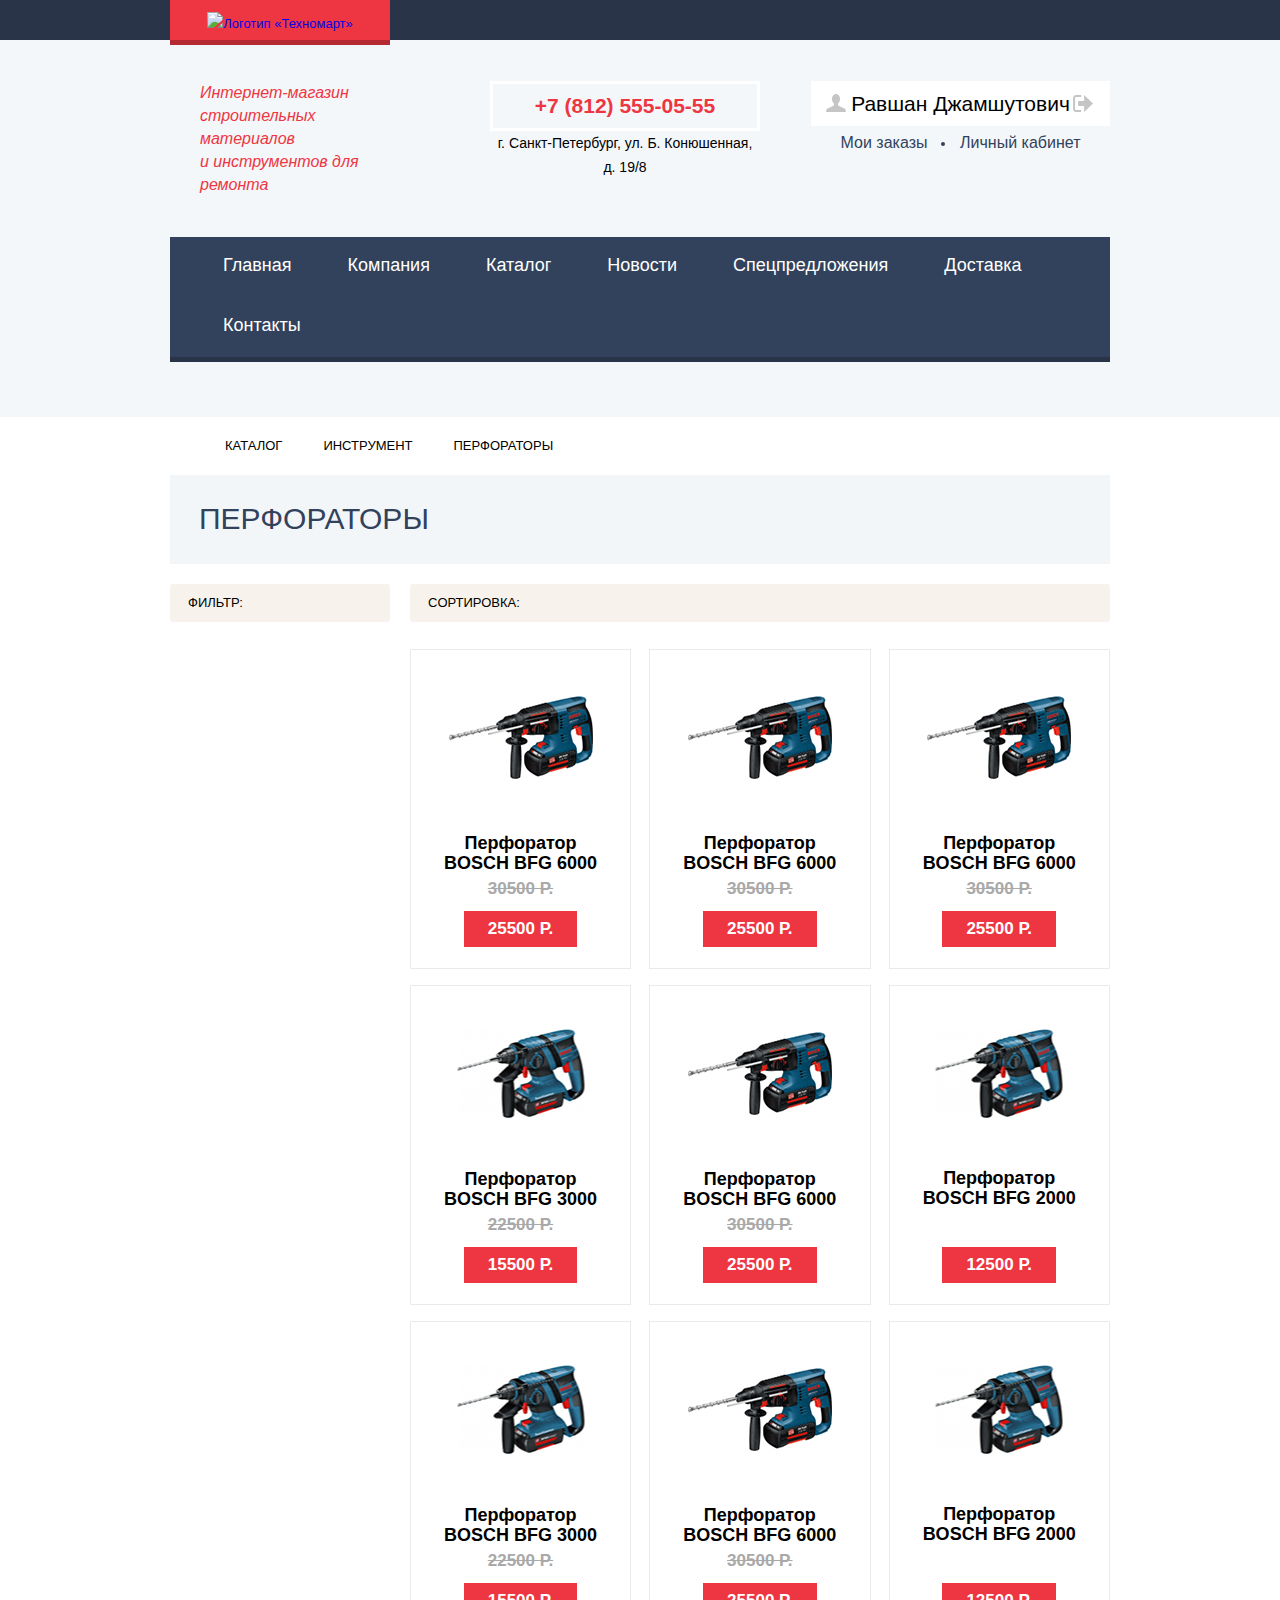
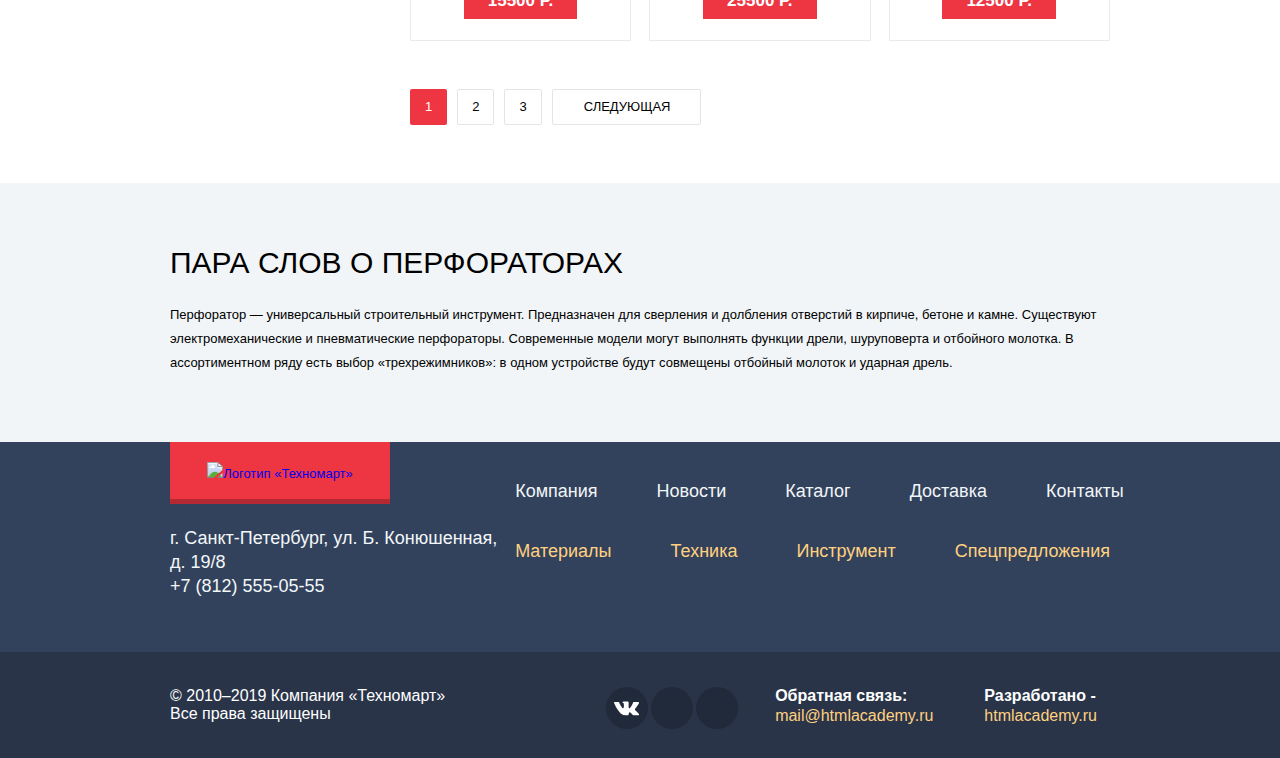
==== commit 7a131259: "внес правки в карточку товара" ====
--- a/catalog.html
+++ b/catalog.html
@@ -104,67 +104,54 @@
 
                     <ul class="product-list list-style-none">
                         <li class="product product-item">
-                            <span class="new visually-hidden"></span>
-
-                            <div class="card-hover">
-                                <a class="button-buy" href="#">Купить</a>
-                                <a class="button-bookmark" href="#">В закладки</a>
-                            </div>
-
-                            <div class="card-product">
-                                <h3 class="product-title">Перфоратор BOSCH BFG 6000</h3>
-                                <div class="product-img">
-                                    <img src="img/product-1.jpg" width="144" height="128" alt="Перфоратор BOSCH BFG 6000">
-                                </div>
-                                <del>30500 Р.</del>
-                                <span class="product-button">25500 Р.</span>
+                            <div class="card-product">
+                                <h3 class="product-title">Перфоратор BOSCH BFG 6000</h3>
+                                <div class="product-img">
+                                    <img src="img/product-1.jpg" width="144" height="128" alt="Перфоратор BOSCH BFG 6000">
+                                </div>
+                                <del>30500 Р.</del>
+                                <span class="product-button">25500 Р.</span>
+                            </div>
+
+                            <div class="card-hover">
+                                <a class="button-buy" href="#">Купить</a>
+                                <a class="button-bookmark" href="#">В закладки</a>
                             </div>
                         </li>
 
                         <li class="product product-item">
-                            <span class="new visually-hidden"></span>
-
-                            <div class="card-hover">
-                                <a class="button-buy" href="#">Купить</a>
-                                <a class="button-bookmark" href="#">В закладки</a>
-                            </div>
-
-                            <div class="card-product">
-                                <h3 class="product-title">Перфоратор BOSCH BFG 6000</h3>
-                                <div class="product-img">
-                                    <img src="img/product-1.jpg" width="144" height="128" alt="Перфоратор BOSCH BFG 6000">
-                                </div>
-                                <del>30500 Р.</del>
-                                <span class="product-button">25500 Р.</span>
-                            </div>
-                        </li>
-
-                        <li class="product product-item">
-                            <span class="new"></span>
-
-                            <div class="card-hover">
-                                <a class="button-buy" href="#">Купить</a>
-                                <a class="button-bookmark" href="#">В закладки</a>
-                            </div>
-
-                            <div class="card-product">
-                                <h3 class="product-title">Перфоратор BOSCH BFG 6000</h3>
-                                <div class="product-img">
-                                    <img src="img/product-1.jpg" width="144" height="128" alt="Перфоратор BOSCH BFG 6000">
-                                </div>
-                                <del>30500 Р.</del>
-                                <span class="product-button">25500 Р.</span>
-                            </div>
-                        </li>
-
-                        <li class="product product-item">
-                            <span class="new"></span>
-
-                            <div class="card-hover">
-                                <a class="button-buy" href="#">Купить</a>
-                                <a class="button-bookmark" href="#">В закладки</a>
-                            </div>
-
+                            <div class="card-product">
+                                <h3 class="product-title">Перфоратор BOSCH BFG 6000</h3>
+                                <div class="product-img">
+                                    <img src="img/product-1.jpg" width="144" height="128" alt="Перфоратор BOSCH BFG 6000">
+                                </div>
+                                <del>30500 Р.</del>
+                                <span class="product-button">25500 Р.</span>
+                            </div>
+
+                            <div class="card-hover">
+                                <a class="button-buy" href="#">Купить</a>
+                                <a class="button-bookmark" href="#">В закладки</a>
+                            </div>
+                        </li>
+
+                        <li class="product product-item new">
+                            <div class="card-product">
+                                <h3 class="product-title">Перфоратор BOSCH BFG 6000</h3>
+                                <div class="product-img">
+                                    <img src="img/product-1.jpg" width="144" height="128" alt="Перфоратор BOSCH BFG 6000">
+                                </div>
+                                <del>30500 Р.</del>
+                                <span class="product-button">25500 Р.</span>
+                            </div>
+
+                            <div class="card-hover">
+                                <a class="button-buy" href="#">Купить</a>
+                                <a class="button-bookmark" href="#">В закладки</a>
+                            </div>
+                        </li>
+
+                        <li class="product product-item new">
                             <div class="card-product">
                                 <h3 class="product-title">Перфоратор BOSCH BFG 3000</h3>
                                 <div class="product-img">
@@ -173,34 +160,30 @@
                                 <del>22500 Р.</del>
                                 <span class="product-button">15500 Р.</span>
                             </div>
+
+                            <div class="card-hover">
+                                <a class="button-buy" href="#">Купить</a>
+                                <a class="button-bookmark" href="#">В закладки</a>
+                            </div>
                         </li>
 
                         <li class="product product-item">
-                            <span class="new visually-hidden"></span>
-
-                            <div class="card-hover">
-                                <a class="button-buy" href="#">Купить</a>
-                                <a class="button-bookmark" href="#">В закладки</a>
-                            </div>
-
-                            <div class="card-product">
-                                <h3 class="product-title">Перфоратор BOSCH BFG 6000</h3>
-                                <div class="product-img">
-                                    <img src="img/product-1.jpg" width="144" height="128" alt="Перфоратор BOSCH BFG 6000">
-                                </div>
-                                <del>30500 Р.</del>
-                                <span class="product-button">25500 Р.</span>
-                            </div>
-                        </li>
-
-                        <li class="product product-item">
-                            <span class="new"></span>
-
-                            <div class="card-hover">
-                                <a class="button-buy" href="#">Купить</a>
-                                <a class="button-bookmark" href="#">В закладки</a>
-                            </div>
-
+                            <div class="card-product">
+                                <h3 class="product-title">Перфоратор BOSCH BFG 6000</h3>
+                                <div class="product-img">
+                                    <img src="img/product-1.jpg" width="144" height="128" alt="Перфоратор BOSCH BFG 6000">
+                                </div>
+                                <del>30500 Р.</del>
+                                <span class="product-button">25500 Р.</span>
+                            </div>
+
+                            <div class="card-hover">
+                                <a class="button-buy" href="#">Купить</a>
+                                <a class="button-bookmark" href="#">В закладки</a>
+                            </div>
+                        </li>
+
+                        <li class="product product-item new">
                             <div class="card-product without-del">
                                 <h3 class="product-title">Перфоратор BOSCH BFG 2000</h3>
                                 <div class="product-img">
@@ -208,16 +191,14 @@
                                 </div>
                                 <span class="product-button">12500 Р.</span>
                             </div>
-                        </li>
-
-                        <li class="product product-item">
-                            <span class="new"></span>
-
-                            <div class="card-hover">
-                                <a class="button-buy" href="#">Купить</a>
-                                <a class="button-bookmark" href="#">В закладки</a>
-                            </div>
-
+
+                            <div class="card-hover">
+                                <a class="button-buy" href="#">Купить</a>
+                                <a class="button-bookmark" href="#">В закладки</a>
+                            </div>
+                        </li>
+
+                        <li class="product product-item new">
                             <div class="card-product">
                                 <h3 class="product-title">Перфоратор BOSCH BFG 3000</h3>
                                 <div class="product-img">
@@ -226,40 +207,41 @@
                                 <del>22500 Р.</del>
                                 <span class="product-button">15500 Р.</span>
                             </div>
+
+                            <div class="card-hover">
+                                <a class="button-buy" href="#">Купить</a>
+                                <a class="button-bookmark" href="#">В закладки</a>
+                            </div>
                         </li>
 
                         <li class="product product-item">
-                            <span class="new visually-hidden"></span>
-
-                            <div class="card-hover">
-                                <a class="button-buy" href="#">Купить</a>
-                                <a class="button-bookmark" href="#">В закладки</a>
-                            </div>
-
-                            <div class="card-product">
-                                <h3 class="product-title">Перфоратор BOSCH BFG 6000</h3>
-                                <div class="product-img">
-                                    <img src="img/product-1.jpg" width="144" height="128" alt="Перфоратор BOSCH BFG 6000">
-                                </div>
-                                <del>30500 Р.</del>
-                                <span class="product-button">25500 Р.</span>
-                            </div>
-                        </li>
-
-                        <li class="product product-item">
-                            <span class="new"></span>
-
-                            <div class="card-hover">
-                                <a class="button-buy" href="#">Купить</a>
-                                <a class="button-bookmark" href="#">В закладки</a>
-                            </div>
-
+                            <div class="card-product">
+                                <h3 class="product-title">Перфоратор BOSCH BFG 6000</h3>
+                                <div class="product-img">
+                                    <img src="img/product-1.jpg" width="144" height="128" alt="Перфоратор BOSCH BFG 6000">
+                                </div>
+                                <del>30500 Р.</del>
+                                <span class="product-button">25500 Р.</span>
+                            </div>
+
+                            <div class="card-hover">
+                                <a class="button-buy" href="#">Купить</a>
+                                <a class="button-bookmark" href="#">В закладки</a>
+                            </div>
+                        </li>
+
+                        <li class="product product-item new">
                             <div class="card-product without-del">
                                 <h3 class="product-title">Перфоратор BOSCH BFG 2000</h3>
                                 <div class="product-img">
                                     <img src="img/product-2.jpg" width="127" height="112" alt="Перфоратор BOSCH BFG 2000">
                                 </div>
                                 <span class="product-button">12500 Р.</span>
+                            </div>
+
+                            <div class="card-hover">
+                                <a class="button-buy" href="#">Купить</a>
+                                <a class="button-bookmark" href="#">В закладки</a>
                             </div>
                         </li>
                     </ul>
--- a/css/style.css
+++ b/css/style.css
@@ -599,7 +599,7 @@
 }
 
 .new::before {
-    z-index: 3;
+    z-index: 2;
     top: 0;
     right: 0;
     width: 70px;
@@ -911,7 +911,7 @@
     color: var(--basic-white);
     background-color: var(--basic-red);
     line-height: 18px;
-    padding: 9px;
+    padding: 9px 24px;
     z-index: 1;
 }
 
@@ -936,32 +936,42 @@
 }
 
 .card-hover {
-    z-index: 2;
     position: absolute;
     font-size: 14px;
     line-height: 18px;
-    left: 50%;
-    transform: translate(-50%, 0);
+    left: 0;
+    top: 0;
     opacity: 0;
-    padding: 38px 44px 194px 41px;
+    padding: 38px 44px 193px 41px;
 }
 
 .card-hover:hover {
     opacity: 1;
     box-shadow: 0 4px 20px var(--black-opacity-15);
     background-image: linear-gradient(180deg, var(--basic-white) 50%, transparent 50%);
+    z-index: 1;
 }
 
 .button-buy {
     display: block;
-    width: 135px;
     border-radius: 2px;
     text-transform: uppercase;
     color: var(--basic-white);
     background-color: var(--basic-green);
-    padding-top: 10px;
-    padding-bottom: 7px;
+    padding: 10px 15px 7px 27px;
     box-shadow: 0 3px var(--green-shadow);
+    position: relative;
+}
+
+.button-buy::before {
+    position: absolute;
+    content: "";
+    width: 15px;
+    height: 15px;
+    top: 10px;
+    left: 30px;
+    background: url("../img/icon-cart.svg") no-repeat 0 0;
+    opacity: 0.3;
 }
 
 .button-buy:hover {
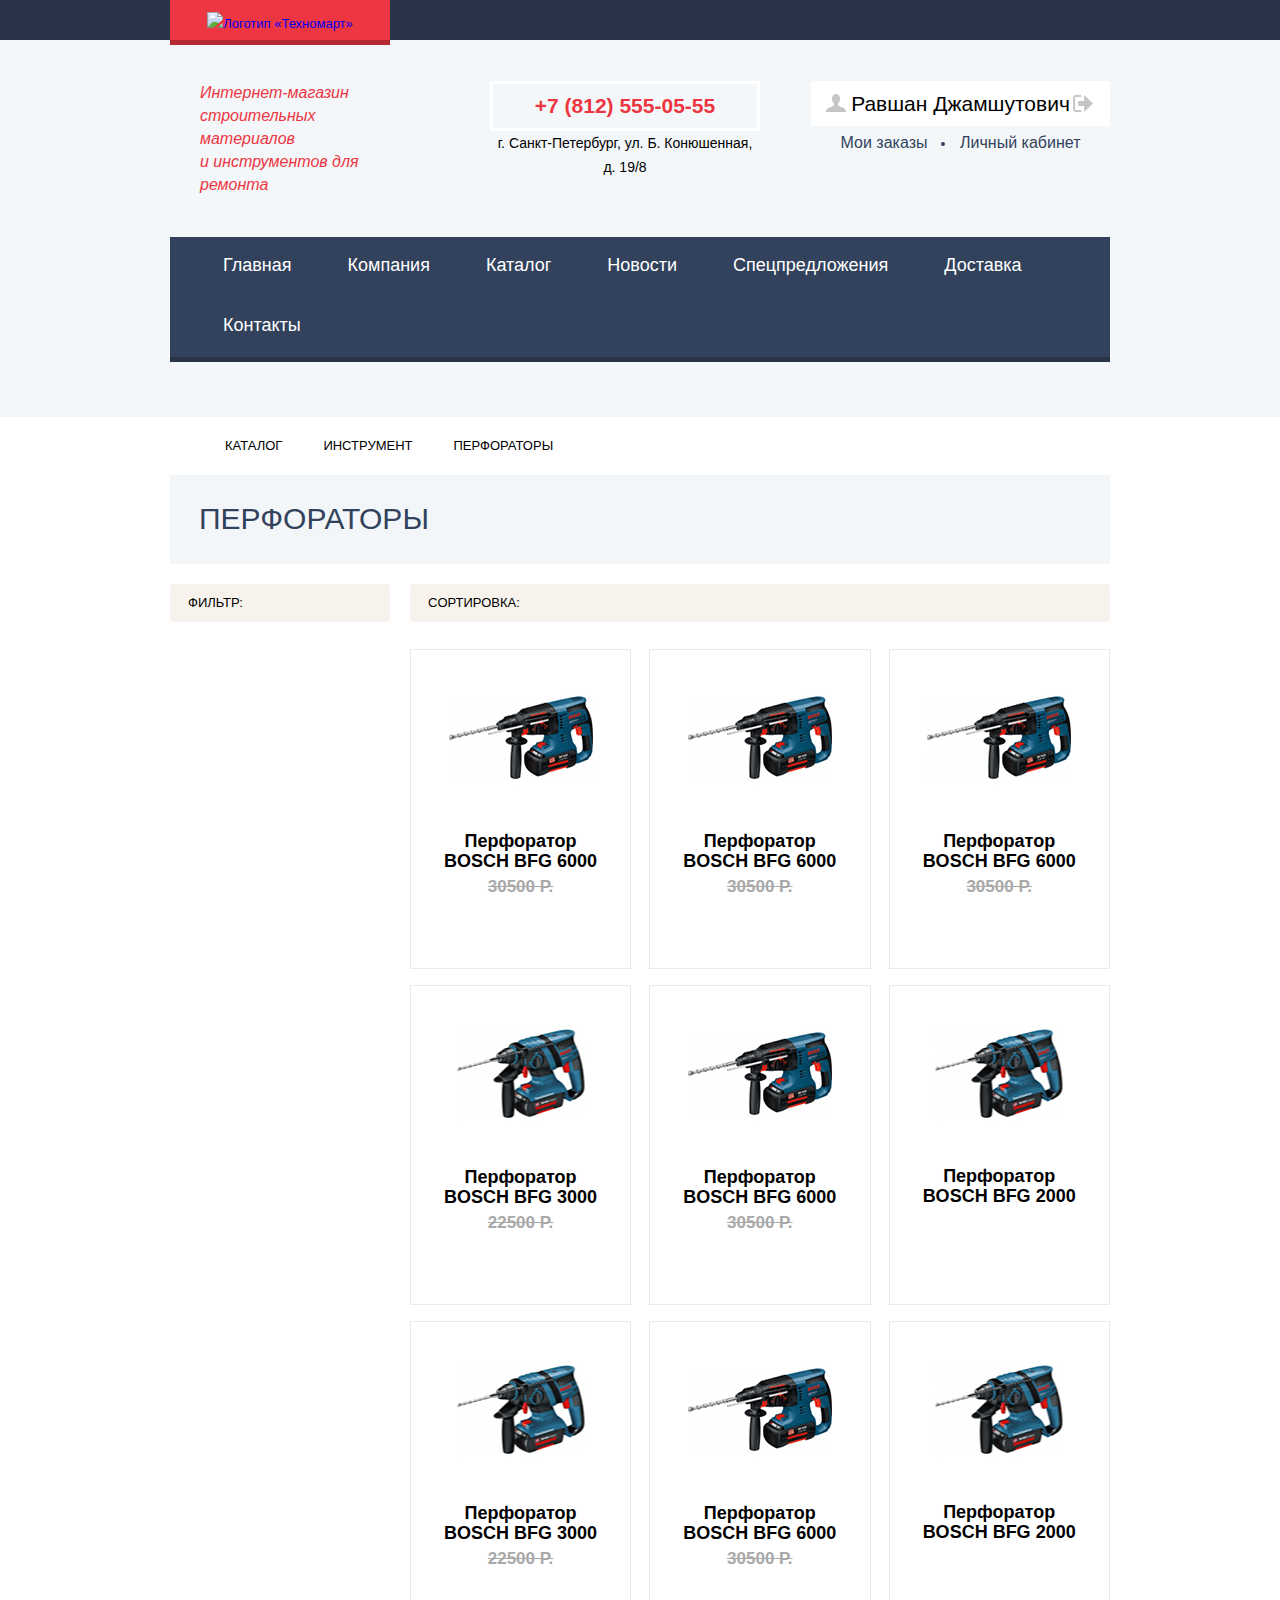
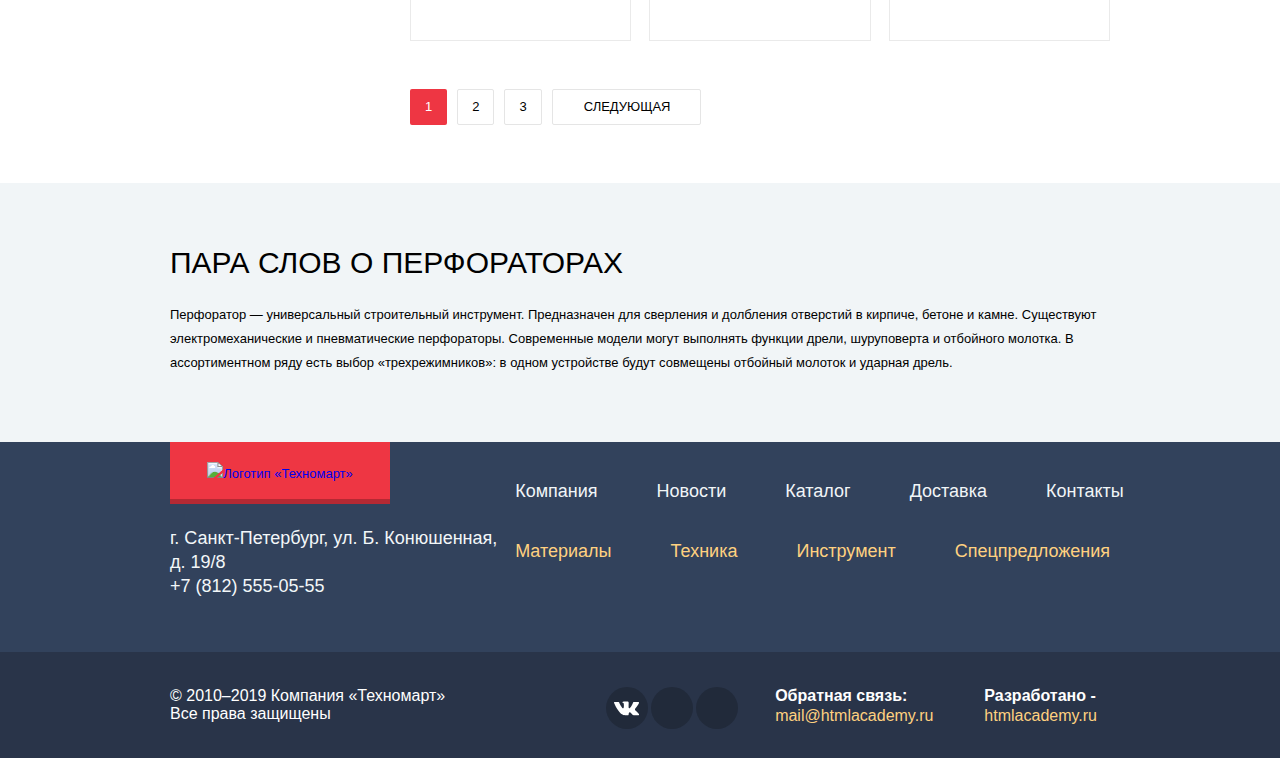
==== commit 48052106: "Внес правки в карточку продукта" ====
--- a/catalog.html
+++ b/catalog.html
@@ -105,143 +105,161 @@
                     <ul class="product-list list-style-none">
                         <li class="product product-item">
                             <div class="card-product">
-                                <h3 class="product-title">Перфоратор BOSCH BFG 6000</h3>
-                                <div class="product-img">
-                                    <img src="img/product-1.jpg" width="144" height="128" alt="Перфоратор BOSCH BFG 6000">
-                                </div>
-                                <del>30500 Р.</del>
-                                <span class="product-button">25500 Р.</span>
-                            </div>
-
-                            <div class="card-hover">
-                                <a class="button-buy" href="#">Купить</a>
-                                <a class="button-bookmark" href="#">В закладки</a>
+                                <div class="product-img">
+                                    <img src="img/product-1.jpg" width="144" height="128" alt="Перфоратор BOSCH BFG 6000">
+
+                                    <div class="card-hover">
+                                        <a class="button-buy" href="#">Купить</a>
+                                        <a class="button-bookmark" href="#">В закладки</a>
+                                    </div>
+                                </div>
+                                <a href="#">
+                                    <h3 class="product-title">Перфоратор BOSCH BFG 6000</h3>
+                                </a>
+                                <del>30500 Р.</del>
+                                <a class="product-button" href="#">25500 Р.</a>
                             </div>
                         </li>
 
                         <li class="product product-item">
                             <div class="card-product">
-                                <h3 class="product-title">Перфоратор BOSCH BFG 6000</h3>
-                                <div class="product-img">
-                                    <img src="img/product-1.jpg" width="144" height="128" alt="Перфоратор BOSCH BFG 6000">
-                                </div>
-                                <del>30500 Р.</del>
-                                <span class="product-button">25500 Р.</span>
-                            </div>
-
-                            <div class="card-hover">
-                                <a class="button-buy" href="#">Купить</a>
-                                <a class="button-bookmark" href="#">В закладки</a>
-                            </div>
-                        </li>
-
-                        <li class="product product-item new">
+                                <div class="product-img">
+                                    <img src="img/product-1.jpg" width="144" height="128" alt="Перфоратор BOSCH BFG 6000">
+
+                                    <div class="card-hover">
+                                        <a class="button-buy" href="#">Купить</a>
+                                        <a class="button-bookmark" href="#">В закладки</a>
+                                    </div>
+                                </div>
+                                <a href="#">
+                                    <h3 class="product-title">Перфоратор BOSCH BFG 6000</h3>
+                                </a>
+                                <del>30500 Р.</del>
+                                <a class="product-button" href="#">25500 Р.</a>
+                            </div>
+                        </li>
+
+                        <li class="product product-item">
+                            <div class="card-product new">
+                                <div class="product-img">
+                                    <img src="img/product-1.jpg" width="144" height="128" alt="Перфоратор BOSCH BFG 6000">
+
+                                    <div class="card-hover">
+                                        <a class="button-buy" href="#">Купить</a>
+                                        <a class="button-bookmark" href="#">В закладки</a>
+                                    </div>
+                                </div>
+                                <a href="#">
+                                    <h3 class="product-title">Перфоратор BOSCH BFG 6000</h3>
+                                </a>
+                                <del>30500 Р.</del>
+                                <a class="product-button" href="#">25500 Р.</a>
+                            </div>
+                        </li>
+
+                        <li class="product product-item">
+                            <div class="card-product new">
+                                <div class="product-img">
+                                    <img src="img/product-2.jpg" width="127" height="112" alt="Перфоратор BOSCH BFG 3000">
+
+                                    <div class="card-hover">
+                                        <a class="button-buy" href="#">Купить</a>
+                                        <a class="button-bookmark" href="#">В закладки</a>
+                                    </div>
+                                </div>
+                                <a href="#">
+                                    <h3 class="product-title">Перфоратор BOSCH BFG 3000</h3>
+                                </a>
+                                <del>22500 Р.</del>
+                                <a class="product-button" href="#">15500 Р.</a>
+                            </div>
+                        </li>
+
+                        <li class="product product-item">
                             <div class="card-product">
-                                <h3 class="product-title">Перфоратор BOSCH BFG 6000</h3>
-                                <div class="product-img">
-                                    <img src="img/product-1.jpg" width="144" height="128" alt="Перфоратор BOSCH BFG 6000">
-                                </div>
-                                <del>30500 Р.</del>
-                                <span class="product-button">25500 Р.</span>
-                            </div>
-
-                            <div class="card-hover">
-                                <a class="button-buy" href="#">Купить</a>
-                                <a class="button-bookmark" href="#">В закладки</a>
-                            </div>
-                        </li>
-
-                        <li class="product product-item new">
+                                <div class="product-img">
+                                    <img src="img/product-1.jpg" width="144" height="128" alt="Перфоратор BOSCH BFG 6000">
+
+                                    <div class="card-hover">
+                                        <a class="button-buy" href="#">Купить</a>
+                                        <a class="button-bookmark" href="#">В закладки</a>
+                                    </div>
+                                </div>
+                                <a href="#">
+                                    <h3 class="product-title">Перфоратор BOSCH BFG 6000</h3>
+                                </a>
+                                <del>30500 Р.</del>
+                                <a class="product-button" href="#">25500 Р.</a>
+                            </div>
+                        </li>
+
+                        <li class="product product-item">
+                            <div class="card-product without-del new">
+                                <div class="product-img">
+                                    <img src="img/product-2.jpg" width="127" height="112" alt="Перфоратор BOSCH BFG 2000">
+
+                                    <div class="card-hover">
+                                        <a class="button-buy" href="#">Купить</a>
+                                        <a class="button-bookmark" href="#">В закладки</a>
+                                    </div>
+                                </div>
+                                <a href="#">
+                                    <h3 class="product-title">Перфоратор BOSCH BFG 2000</h3>
+                                </a>
+                                <a class="product-button" href="#">12500 Р.</a>
+                            </div>
+                        </li>
+
+                        <li class="product product-item">
+                            <div class="card-product new">
+                                <div class="product-img">
+                                    <img src="img/product-2.jpg" width="127" height="112" alt="Перфоратор BOSCH BFG 3000">
+
+                                    <div class="card-hover">
+                                        <a class="button-buy" href="#">Купить</a>
+                                        <a class="button-bookmark" href="#">В закладки</a>
+                                    </div>
+                                </div>
+                                <a href="#">
+                                    <h3 class="product-title">Перфоратор BOSCH BFG 3000</h3>
+                                </a>
+                                <del>22500 Р.</del>
+                                <a class="product-button" href="#">15500 Р.</a>
+                            </div>
+                        </li>
+
+                        <li class="product product-item">
                             <div class="card-product">
-                                <h3 class="product-title">Перфоратор BOSCH BFG 3000</h3>
-                                <div class="product-img">
-                                    <img src="img/product-2.jpg" width="127" height="112" alt="Перфоратор BOSCH BFG 3000">
-                                </div>
-                                <del>22500 Р.</del>
-                                <span class="product-button">15500 Р.</span>
-                            </div>
-
-                            <div class="card-hover">
-                                <a class="button-buy" href="#">Купить</a>
-                                <a class="button-bookmark" href="#">В закладки</a>
-                            </div>
-                        </li>
-
-                        <li class="product product-item">
-                            <div class="card-product">
-                                <h3 class="product-title">Перфоратор BOSCH BFG 6000</h3>
-                                <div class="product-img">
-                                    <img src="img/product-1.jpg" width="144" height="128" alt="Перфоратор BOSCH BFG 6000">
-                                </div>
-                                <del>30500 Р.</del>
-                                <span class="product-button">25500 Р.</span>
-                            </div>
-
-                            <div class="card-hover">
-                                <a class="button-buy" href="#">Купить</a>
-                                <a class="button-bookmark" href="#">В закладки</a>
-                            </div>
-                        </li>
-
-                        <li class="product product-item new">
-                            <div class="card-product without-del">
-                                <h3 class="product-title">Перфоратор BOSCH BFG 2000</h3>
+                                <div class="product-img">
+                                    <img src="img/product-1.jpg" width="144" height="128" alt="Перфоратор BOSCH BFG 6000">
+
+                                    <div class="card-hover">
+                                        <a class="button-buy" href="#">Купить</a>
+                                        <a class="button-bookmark" href="#">В закладки</a>
+                                    </div>
+                                </div>
+                                <a href="#">
+                                    <h3 class="product-title">Перфоратор BOSCH BFG 6000</h3>
+                                </a>
+                                <del>30500 Р.</del>
+                                <a class="product-button" href="#">25500 Р.</a>
+                            </div>
+                        </li>
+
+                        <li class="product product-item">
+                            <div class="card-product without-del new">
                                 <div class="product-img">
                                     <img src="img/product-2.jpg" width="127" height="112" alt="Перфоратор BOSCH BFG 2000">
-                                </div>
-                                <span class="product-button">12500 Р.</span>
-                            </div>
-
-                            <div class="card-hover">
-                                <a class="button-buy" href="#">Купить</a>
-                                <a class="button-bookmark" href="#">В закладки</a>
-                            </div>
-                        </li>
-
-                        <li class="product product-item new">
-                            <div class="card-product">
-                                <h3 class="product-title">Перфоратор BOSCH BFG 3000</h3>
-                                <div class="product-img">
-                                    <img src="img/product-2.jpg" width="127" height="112" alt="Перфоратор BOSCH BFG 3000">
-                                </div>
-                                <del>22500 Р.</del>
-                                <span class="product-button">15500 Р.</span>
-                            </div>
-
-                            <div class="card-hover">
-                                <a class="button-buy" href="#">Купить</a>
-                                <a class="button-bookmark" href="#">В закладки</a>
-                            </div>
-                        </li>
-
-                        <li class="product product-item">
-                            <div class="card-product">
-                                <h3 class="product-title">Перфоратор BOSCH BFG 6000</h3>
-                                <div class="product-img">
-                                    <img src="img/product-1.jpg" width="144" height="128" alt="Перфоратор BOSCH BFG 6000">
-                                </div>
-                                <del>30500 Р.</del>
-                                <span class="product-button">25500 Р.</span>
-                            </div>
-
-                            <div class="card-hover">
-                                <a class="button-buy" href="#">Купить</a>
-                                <a class="button-bookmark" href="#">В закладки</a>
-                            </div>
-                        </li>
-
-                        <li class="product product-item new">
-                            <div class="card-product without-del">
-                                <h3 class="product-title">Перфоратор BOSCH BFG 2000</h3>
-                                <div class="product-img">
-                                    <img src="img/product-2.jpg" width="127" height="112" alt="Перфоратор BOSCH BFG 2000">
-                                </div>
-                                <span class="product-button">12500 Р.</span>
-                            </div>
-
-                            <div class="card-hover">
-                                <a class="button-buy" href="#">Купить</a>
-                                <a class="button-bookmark" href="#">В закладки</a>
+
+                                    <div class="card-hover">
+                                        <a class="button-buy" href="#">Купить</a>
+                                        <a class="button-bookmark" href="#">В закладки</a>
+                                    </div>
+                                </div>
+                                <a href="#">
+                                    <h3 class="product-title">Перфоратор BOSCH BFG 2000</h3>
+                                </a>
+                                <a class="product-button" href="#">12500 Р.</a>
                             </div>
                         </li>
                     </ul>
--- a/css/style.css
+++ b/css/style.css
@@ -186,8 +186,7 @@
 .popular-producer-list {
     display: grid;
     grid-template-columns: repeat(4, 1fr);
-
-    gap: 20px;
+    gap: 17px;
 }
 
 .about-block .container {
@@ -892,16 +891,6 @@
     margin-bottom: 7px;
 }
 
-.card-product::after {
-    content: "";
-    position: absolute;
-    bottom: 20px;
-    right: 32px;
-    height: 38px;
-    width: 141px;
-    background-image: url("../img/button-cut.svg");
-}
-
 .product-button {
     display: block;
     margin-bottom: 21px;
@@ -909,10 +898,9 @@
     font-weight: 700;
     font-size: 17px;
     color: var(--basic-white);
-    background-color: var(--basic-red);
+    background: url("../img/button-cut.svg") no-repeat 0 0;
     line-height: 18px;
-    padding: 9px 24px;
-    z-index: 1;
+    padding: 10px 44px 10px 32px;
 }
 
 .without-del .product-title {
@@ -920,7 +908,6 @@
 }
 
 .product-img {
-    order: -1;
     margin-bottom: auto;
     width: 184px;
     height: 164px;
@@ -942,25 +929,33 @@
     left: 0;
     top: 0;
     opacity: 0;
-    padding: 38px 44px 193px 41px;
-}
-
-.card-hover:hover {
+    padding-top: 38px;
+    background-color: var(--basic-white);
+    width: 100%;
+    height: 100%;
+    box-sizing: border-box;
+}
+
+.card-product:hover {
+    box-shadow: 0 4px 20px var(--black-opacity-15);
+}
+
+.card-product:hover .card-hover {
     opacity: 1;
-    box-shadow: 0 4px 20px var(--black-opacity-15);
-    background-image: linear-gradient(180deg, var(--basic-white) 50%, transparent 50%);
-    z-index: 1;
 }
 
 .button-buy {
     display: block;
+    width: 135px;
     border-radius: 2px;
     text-transform: uppercase;
     color: var(--basic-white);
     background-color: var(--basic-green);
-    padding: 10px 15px 7px 27px;
+    padding: 10px 18px 7px 30px;
     box-shadow: 0 3px var(--green-shadow);
     position: relative;
+    margin: 0 auto;
+    box-sizing: border-box;
 }
 
 .button-buy::before {
@@ -991,6 +986,7 @@
     padding-top: 9px;
     padding-bottom: 7px;
     border-radius: 2px;
+    margin: 0 auto;
     margin-top: 13px;
 }
 
@@ -1023,8 +1019,8 @@
 .popular-producer-item a {
     position: relative;
     display: block;
-    width: 218px;
-    height: 143px;
+    width: 220px;
+    height: 145px;
 }
 
 .popular-producer-item:hover {
@@ -1271,10 +1267,6 @@
     margin-top: 25px;
 }
 
-.button-contacts:active {
-    outline: none;
-}
-
 .service-info {
     margin-top: 25px;
 }
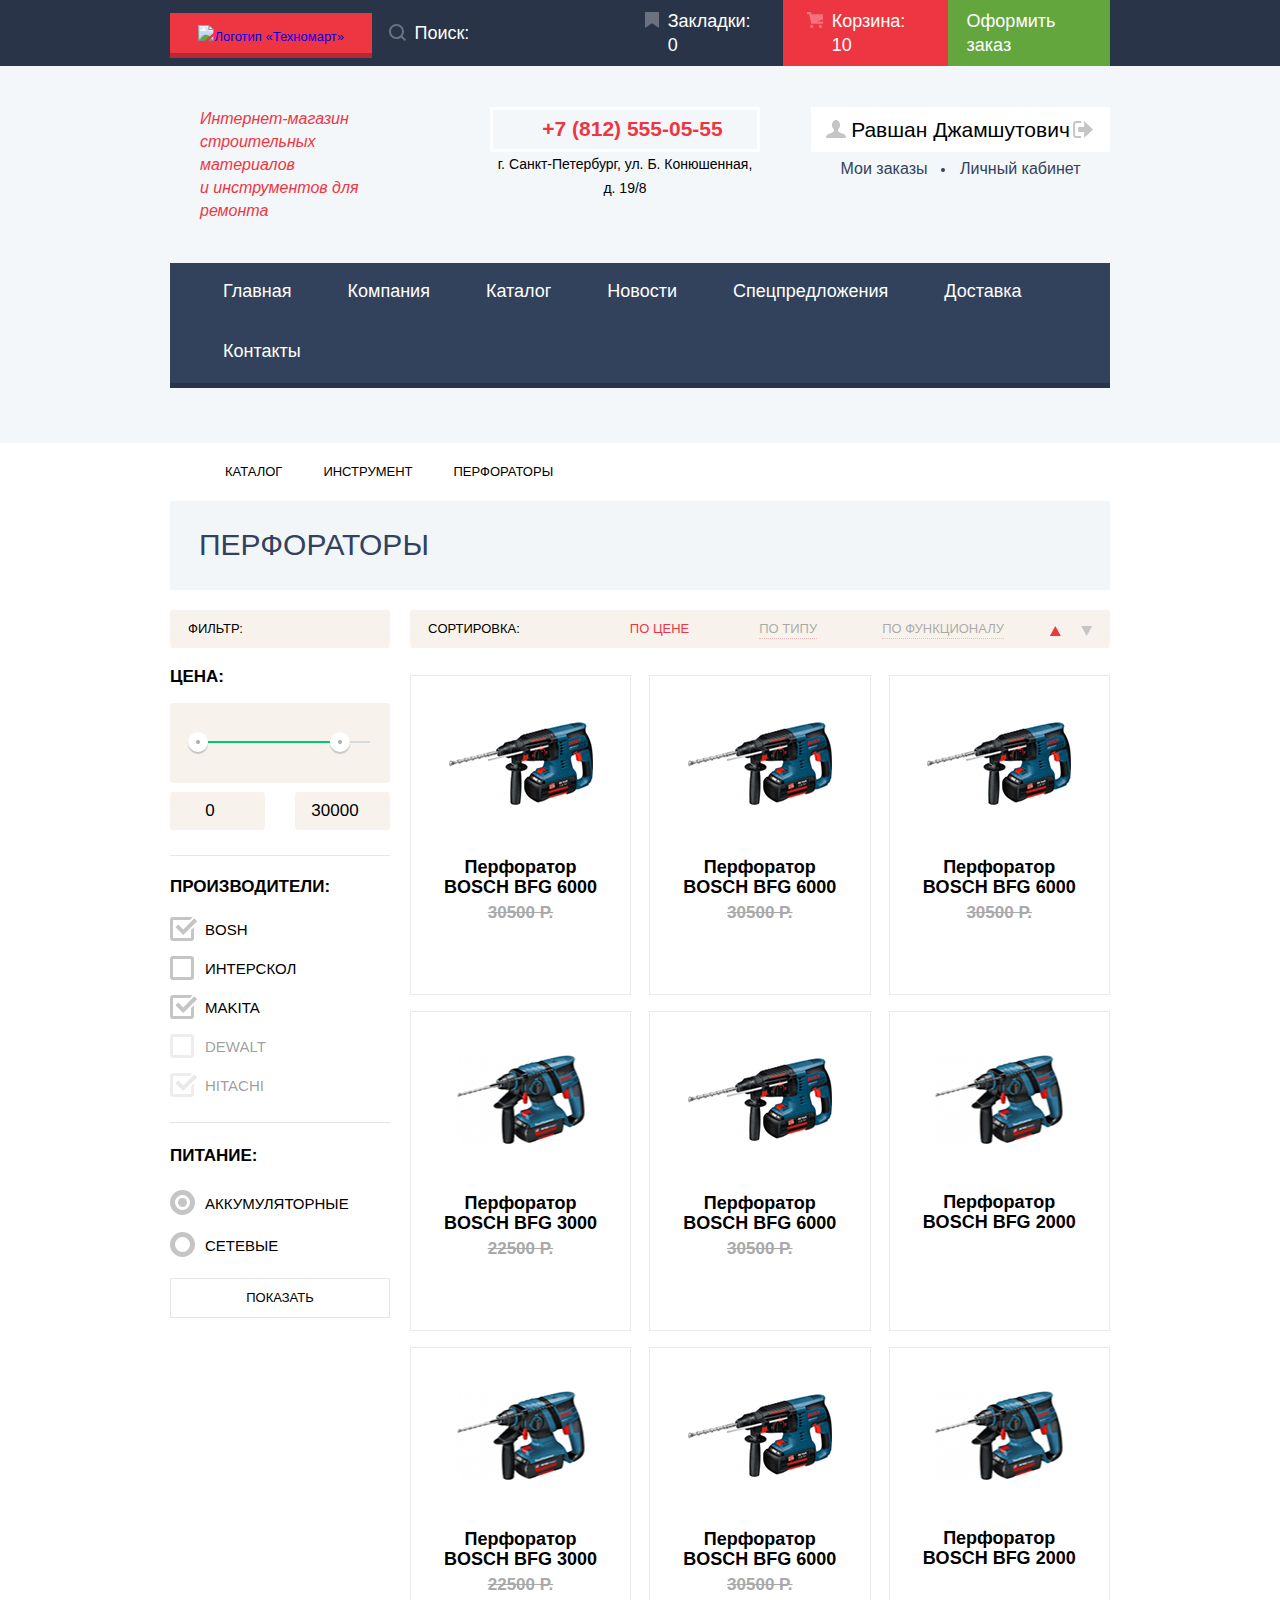
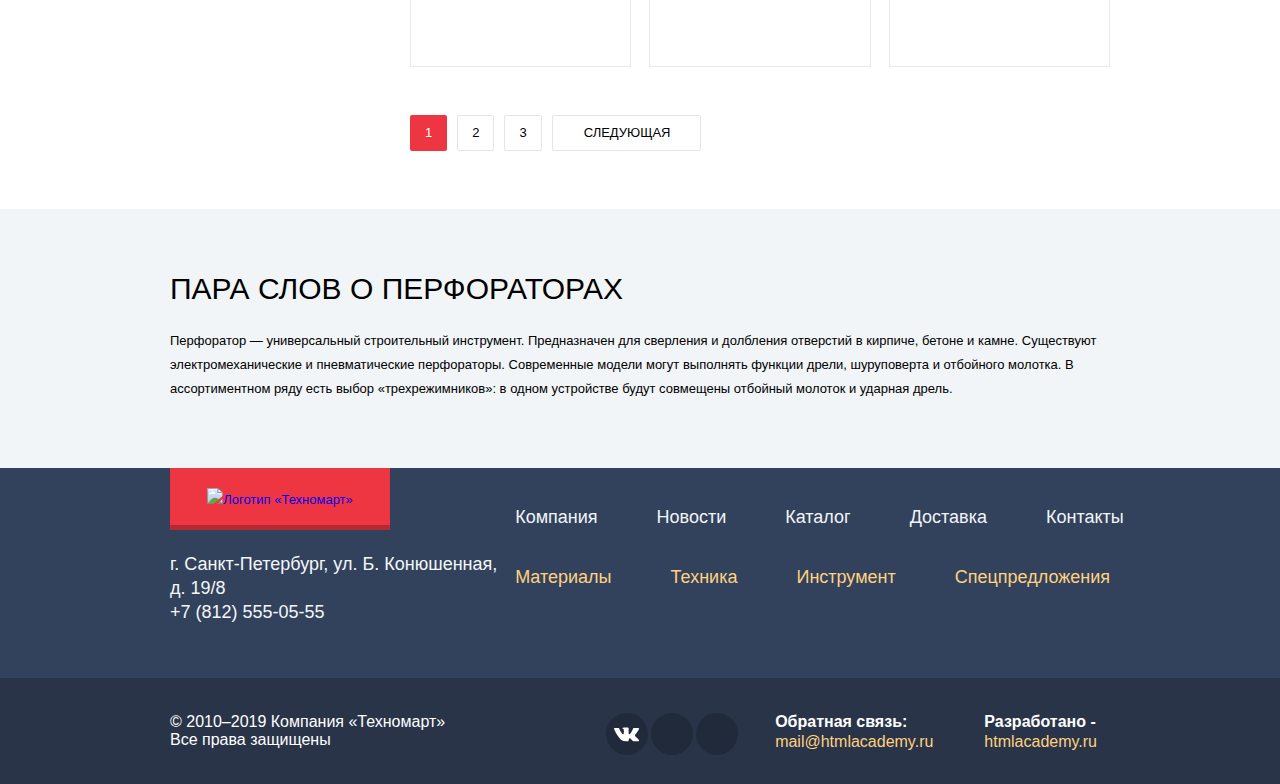
==== commit ee186955: "Выполнил задание доступность и формы" ====
--- a/catalog.html
+++ b/catalog.html
@@ -16,7 +16,32 @@
                             <img src="img/logo-technomart.svg" width="108" height="18" alt="Логотип «Техномарт»">
                         </a>
 
-                        <!-- Здесь будет форма поиска, закладкок, корзины, оформления заказа -->
+                        <form class="toolbar-form" method="post" action="https://echo.htmlacademy.ru">
+                            <label class="visually-hidden" for="search-field">Строка поиска</label>
+                            <input class="search-field" type="search" name="search" id="search-field">
+                            <svg aria-hidden="true" focusable="false" width="17" height="17" viewbox="0 0 17 17" fill="white" xmlns="http://www.w3.org/2000/svg">
+                                <path fill-rule="evenodd" clip-rule="evenodd" d="M13.458 12.044L17 15.586L15.586 17L12.044 13.458C10.782 14.421 9.21 15 7.5 15C3.35786 15 0 11.6421 0 7.5C0 3.35786 3.35786 0 7.5 0C11.6421 0 15 3.35786 15 7.5C15.0001 9.14309 14.4581 10.7403 13.458 12.044ZM7.5 2C4.467 2 2 4.467 2 7.5C2.00331 10.5362 4.4638 12.9967 7.5 13C10.532 13 13 10.532 13 7.5C13 4.467 10.532 2 7.5 2Z"/>
+                            </svg>
+                            <span class="search-field-text">Поиск:</span>
+                        </form>
+
+                        <a class="toolbar-counter bookmark-counter" href="#" aria-label="Добавлено в закладки">
+                            <svg aria-hidden="true" focusable="false" width="14" height="16" viewbox="0 0 14 16" fill="none" xmlns="http://www.w3.org/2000/svg">
+                                <path d="M14 15C14 15.55 13.632 15.741 13.182 15.426L7.819 11.661C7.369 11.346 6.632 11.346 6.182 11.661L0.818 15.426C0.368 15.741 0 15.55 0 15V1C0 0.45 0.45 0 1 0H13C13.55 0 14 0.45 14 1V15Z" fill="white"/>
+                            </svg>
+                            Закладки: 0
+                        </a>
+
+                        <a class="toolbar-counter cart-counter counter-added" href="#" aria-label="Добавлено в корзину">
+                            <svg aria-hidden="true" focusable="false" width="15" height="15" viewbox="0 0 15 15" fill="none" xmlns="http://www.w3.org/2000/svg">
+                                <path d="M4.5 15C5.32843 15 6 14.3284 6 13.5C6 12.6716 5.32843 12 4.5 12C3.67157 12 3 12.6716 3 13.5C3 14.3284 3.67157 15 4.5 15Z" fill="white"/>
+                                <path d="M12.5 15C13.3284 15 14 14.3284 14 13.5C14 12.6716 13.3284 12 12.5 12C11.6716 12 11 12.6716 11 13.5C11 14.3284 11.6716 15 12.5 15Z" fill="white"/>
+                                <path d="M15 2H4.07L3.648 0H0V2H2.031L4.016 11H15V9H9.441L15 6.951V2Z" fill="white"/>
+                            </svg>
+                            Корзина: 10
+                        </a>
+
+                        <a class="button-toolbar-checkout" href="blank.html">Оформить заказ</a>
                     </div>
                 </div>
 
@@ -32,7 +57,7 @@
                         <div class="signin">
                             <div class="signin-login">
                                 <a class="signin-link button-login" href="blank.html">
-                                    <svg width="21" height="17" viewBox="0 0 21 17" fill="#C5C5C5" xmlns="http://www.w3.org/2000/svg">
+                                    <svg aria-hidden="true" focusable="false" width="21" height="17" viewbox="0 0 21 17" fill="#C5C5C5" xmlns="http://www.w3.org/2000/svg">
                                         <path d="M14.875 8.5L6 0V6H0V11H6V17L14.875 8.5Z"/>
                                         <path d="M16.986 15.01H11.959V17H16.986C19.164 17 19.99 15.19 20.015 13.974V3.028C19.99 1.811 19.164 0 16.986 0H11.959V1.99H16.986C17.825 1.99 17.978 2.671 17.996 3.047V13.951C17.979 14.327 17.825 15.01 16.986 15.01Z"/>
                                     </svg>
@@ -44,13 +69,13 @@
                             <div class="signin-my-profile signin-current">
                                 <div class="signin-button-block">
                                     <a class="signin-link button-signup" href="#">
-                                        <svg class="svg-user" width="20" height="18" viewBox="0 0 20 18" fill="#C5C5C5" xmlns="http://www.w3.org/2000/svg">
+                                        <svg aria-hidden="true" focusable="false" class="svg-user" width="20" height="18" viewbox="0 0 20 18" fill="#C5C5C5" xmlns="http://www.w3.org/2000/svg">
                                             <path d="M17.881 14.166C15.737 13.431 13.625 12.5 12.674 11.776C12.017 11.275 11.904 10.158 12.157 9.361C13.275 8.458 14.021 6.884 14.021 5.083C14.021 2.276 12.221 0 10 0C7.77902 0 5.97901 2.276 5.97901 5.083C5.97901 6.884 6.72501 8.457 7.84201 9.36C8.09501 10.158 7.98302 11.275 7.32502 11.776C6.37502 12.5 4.26201 13.43 2.11801 14.166C-0.0259852 14.902 1.48343e-05 18 1.48343e-05 18H20C20 18 20.025 14.901 17.881 14.166Z"/>
                                         </svg>
                                         <span>Равшан Джамшутович</span>
                                     </a>
                                     <a class="logout" href="#">
-                                        <svg class="svg-logout" width="20" height="17" viewBox="0 0 20 17" fill="#C5C5C5" xmlns="http://www.w3.org/2000/svg">
+                                        <svg aria-hidden="true" focusable="false" class="svg-logout" width="20" height="17" viewbox="0 0 20 17" fill="#C5C5C5" xmlns="http://www.w3.org/2000/svg">
                                             <path d="M20 8.5L11.125 0V6H5.125V11H11.125V17L20 8.5Z"/>
                                             <path d="M2.10598 13.952V3.048C2.12398 2.672 2.27698 1.991 3.11598 1.991H8.14297V0H3.11598C0.937975 0 0.111975 1.81 0.0869751 3.027V13.973C0.111975 15.189 0.937975 17 3.11598 17H8.14297V15.01H3.11598C2.27698 15.01 2.12398 14.327 2.10598 13.952Z"/>
                                         </svg>
@@ -66,10 +91,10 @@
                         </div>
                     </div>
 
-                    <ul class="site-navigation list-style-none">
+                    <ul class="site-navigation list-style-none" aria-label="Навигация по сайту">
                         <li><a href="index.html">Главная</a></li>
                         <li><a href="blank.html">Компания</a></li>
-                        <li><a>Каталог</a></li>
+                        <li><a aria-current="page">Каталог</a></li>
                         <li><a href="blank.html">Новости</a></li>
                         <li><a href="blank.html">Спецпредложения</a></li>
                         <li><a href="blank.html">Доставка</a></li>
@@ -82,9 +107,10 @@
         <main class="inner-page">
             <div class="container breadcrumbs-block">
                 <ul class="breadcrumbs list-style-none">
+                    <li><a class="breadcrumbs-home" href="index.html" aria-label="Главная"></a></li>
                     <li><a href="catalog.html">Каталог</a></li>
                     <li><a href="blank.html">Инструмент</a></li>
-                    <li><a>Перфораторы</a></li>
+                    <li><a aria-current="true">Перфораторы</a></li>
                 </ul>
             </div>
 
@@ -93,24 +119,118 @@
             </div>
 
             <div class="container product-block">
-                <div class="filter-block"><!-- Здесь будет фильтр -->
-                    <span>Фильтр:</span>
-                </div>
-
-                <div class="product-list-block">
-                    <div class="sorting"><!-- Здесь будет сортировка -->
-                        <span>Cортировка:</span>
+                <div class="filter" role="group" aria-labelledby="filter">
+                    <p class="filter-title filter-title-bg" id="filter">Фильтр:</p>
+
+                    <form class="filter-form" method="get" action="https://echo.htmlacademy.ru">
+                        <div class="filter-price-block" role="group" aria-labelledby="price">
+                            <p class="filter-item-title filter-title-price" id="price">Цена:</p>
+
+                            <div class="filter-range">
+                                <div class="range-controls">
+                                    <div class="scale">
+                                        <div class="bar"></div>
+                                    </div>
+
+                                    <div class="toggle toggle-min" tabindex="0"></div>
+                                    <div class="toggle toggle-max" tabindex="0"></div>
+                                </div>
+
+                                <div class="price-controls">
+                                    <input class="price-controls-text" type="number" name="min-price" value="0" aria-label="Минимальное значение">
+                                    <input class="price-controls-text" type="number" name="max-price" value="30000" aria-label="Максимальное значение">
+                                </div>
+                            </div>
+                        </div>
+
+                        <div class="filter-producers-block" role="group" aria-labelledby="producers">
+                            <p class="filter-item-title filter-title-producers" id="producers">Производители:</p>
+                            <label class="filter-item producers-item">
+                                <input class="visually-hidden filter-input-checkbox" type="checkbox" name="Bosh" checked>
+                                <span class="checkbox-input">Bosh</span>
+                            </label>
+
+                            <label class="filter-item producers-item">
+                                <input class="visually-hidden filter-input-checkbox" type="checkbox" name="Интерскол">
+                                <span class="checkbox-input">Интерскол</span>
+                            </label>
+
+                            <label class="filter-item producers-item">
+                                <input class="visually-hidden filter-input-checkbox" type="checkbox" name="Makita" checked>
+                                <span class="checkbox-input">Makita</span>
+                            </label>
+
+                            <label class="filter-item producers-item">
+                                <input class="visually-hidden filter-input-checkbox" type="checkbox" name="Dewalt" disabled>
+                                <span class="checkbox-input">Dewalt</span>
+                            </label>
+
+                            <label class="filter-item producers-item">
+                                <input class="visually-hidden filter-input-checkbox" type="checkbox" name="Hitachi" checked disabled>
+                                <span class="checkbox-input">Hitachi</span>
+                            </label>
+                        </div>
+
+                        <div class="filter-supply-block" role="group" aria-labelledby="supply">
+                            <p class="filter-item-title filter-title-supply" id="supply">Питание:</p>
+
+                            <label class="filter-item supply-item">
+                                <input class="visually-hidden filter-input-radio" type="radio" name="filter-supply" value="supply-battery" checked>
+                                <span class="radio-input">Аккумуляторные</span>
+                            </label>
+
+                            <label class="filter-item supply-item">
+                                <input class="visually-hidden filter-input-radio" type="radio" name="filter-supply" value="supply-net">
+                                <span class="radio-input">Сетевые</span>
+                            </label>
+                        </div>
+
+                        <button class="filter-button" type="submit">Показать</button>
+                    </form>
+                </div>
+
+                <div class="product-list-block" role="group" aria-labelledby="sorting">
+                    <div class="sorting">
+                        <p class="sorting-title" id="sorting">Cортировка:</p>
+
+                        <a class="sorting-item sorting-price sorting-item-active" href="#">
+                            По цене
+                        </a>
+
+                        <a class="sorting-item sorting-type" href="#">
+                            По типу
+                        </a>
+
+                        <a class="sorting-item sorting-function" href="#">
+                            По функционалу
+                        </a>
+
+                        <div class="sorting-method" role="group" aria-labelledby="sorting-method">
+                            <p class="sorting-title visually-hidden" id="sorting-method">Выбрать способ сортировки сверху/вниз и наоборот</p>
+
+                            <a class="sorting-item-type sorting-type-up sorting-type-active" aria-label="Сортировка снизу вверх">
+                                <svg aria-hidden="true" focusable="false" width="12" height="10" viewbox="0 0 12 10" fill="#C5C5C5" xmlns="http://www.w3.org/2000/svg">
+                                    <path d="M5.66241 10L0.162415 0H11.1624"/>
+                                </svg>
+                            </a>
+
+                            <a class="sorting-item-type sorting-type-down" aria-label="Сортировка сверху вниз">
+                                <svg aria-hidden="true" focusable="false" width="12" height="10" viewbox="0 0 12 10" fill="#C5C5C5" xmlns="http://www.w3.org/2000/svg">
+                                    <path d="M5.66241 10L0.162415 0H11.1624"/>
+                                </svg>
+                            </a>
+                        </div>
                     </div>
 
                     <ul class="product-list list-style-none">
                         <li class="product product-item">
                             <div class="card-product">
                                 <div class="product-img">
-                                    <img src="img/product-1.jpg" width="144" height="128" alt="Перфоратор BOSCH BFG 6000">
-
-                                    <div class="card-hover">
-                                        <a class="button-buy" href="#">Купить</a>
-                                        <a class="button-bookmark" href="#">В закладки</a>
+                                    <img src="img/product-1.jpg" width="144" height="128" alt="">
+
+                                    <div class="card-hover">
+                                        <a class="button-buy" href="#" aria-label="Добавить перфоратор BOSCH BFG 6000 в корзину">Купить</a>
+                                        <a class="button-bookmark" href="#" aria-label="Добавить Перфоратор BOSCH BFG 6000 в закладки">В закладки</a>
                                     </div>
                                 </div>
                                 <a href="#">
@@ -124,11 +244,11 @@
                         <li class="product product-item">
                             <div class="card-product">
                                 <div class="product-img">
-                                    <img src="img/product-1.jpg" width="144" height="128" alt="Перфоратор BOSCH BFG 6000">
-
-                                    <div class="card-hover">
-                                        <a class="button-buy" href="#">Купить</a>
-                                        <a class="button-bookmark" href="#">В закладки</a>
+                                    <img src="img/product-1.jpg" width="144" height="128" alt="">
+
+                                    <div class="card-hover">
+                                        <a class="button-buy" href="#" aria-label="Добавить перфоратор BOSCH BFG 6000 в корзину">Купить</a>
+                                        <a class="button-bookmark" href="#" aria-label="Добавить Перфоратор BOSCH BFG 6000 в закладки">В закладки</a>
                                     </div>
                                 </div>
                                 <a href="#">
@@ -142,11 +262,11 @@
                         <li class="product product-item">
                             <div class="card-product new">
                                 <div class="product-img">
-                                    <img src="img/product-1.jpg" width="144" height="128" alt="Перфоратор BOSCH BFG 6000">
-
-                                    <div class="card-hover">
-                                        <a class="button-buy" href="#">Купить</a>
-                                        <a class="button-bookmark" href="#">В закладки</a>
+                                    <img src="img/product-1.jpg" width="144" height="128" alt="">
+
+                                    <div class="card-hover">
+                                        <a class="button-buy" href="#" aria-label="Добавить перфоратор BOSCH BFG 6000 в корзину">Купить</a>
+                                        <a class="button-bookmark" href="#" aria-label="Добавить Перфоратор BOSCH BFG 6000 в закладки">В закладки</a>
                                     </div>
                                 </div>
                                 <a href="#">
@@ -160,11 +280,11 @@
                         <li class="product product-item">
                             <div class="card-product new">
                                 <div class="product-img">
-                                    <img src="img/product-2.jpg" width="127" height="112" alt="Перфоратор BOSCH BFG 3000">
-
-                                    <div class="card-hover">
-                                        <a class="button-buy" href="#">Купить</a>
-                                        <a class="button-bookmark" href="#">В закладки</a>
+                                    <img src="img/product-2.jpg" width="127" height="112" alt="">
+
+                                    <div class="card-hover">
+                                        <a class="button-buy" href="#" aria-label="Добавить перфоратор BOSCH BFG 3000 в корзину">Купить</a>
+                                        <a class="button-bookmark" href="#" aria-label="Добавить Перфоратор BOSCH BFG 3000 в закладки">В закладки</a>
                                     </div>
                                 </div>
                                 <a href="#">
@@ -178,11 +298,11 @@
                         <li class="product product-item">
                             <div class="card-product">
                                 <div class="product-img">
-                                    <img src="img/product-1.jpg" width="144" height="128" alt="Перфоратор BOSCH BFG 6000">
-
-                                    <div class="card-hover">
-                                        <a class="button-buy" href="#">Купить</a>
-                                        <a class="button-bookmark" href="#">В закладки</a>
+                                    <img src="img/product-1.jpg" width="144" height="128" alt="">
+
+                                    <div class="card-hover">
+                                        <a class="button-buy" href="#" aria-label="Добавить перфоратор BOSCH BFG 6000 в корзину">Купить</a>
+                                        <a class="button-bookmark" href="#" aria-label="Добавить Перфоратор BOSCH BFG 6000 в закладки">В закладки</a>
                                     </div>
                                 </div>
                                 <a href="#">
@@ -196,11 +316,11 @@
                         <li class="product product-item">
                             <div class="card-product without-del new">
                                 <div class="product-img">
-                                    <img src="img/product-2.jpg" width="127" height="112" alt="Перфоратор BOSCH BFG 2000">
-
-                                    <div class="card-hover">
-                                        <a class="button-buy" href="#">Купить</a>
-                                        <a class="button-bookmark" href="#">В закладки</a>
+                                    <img src="img/product-2.jpg" width="127" height="112" alt="">
+
+                                    <div class="card-hover">
+                                        <a class="button-buy" href="#" aria-label="Добавить перфоратор BOSCH BFG 2000 в корзину">Купить</a>
+                                        <a class="button-bookmark" href="#" aria-label="Добавить Перфоратор BOSCH BFG 2000 в закладки">В закладки</a>
                                     </div>
                                 </div>
                                 <a href="#">
@@ -213,11 +333,11 @@
                         <li class="product product-item">
                             <div class="card-product new">
                                 <div class="product-img">
-                                    <img src="img/product-2.jpg" width="127" height="112" alt="Перфоратор BOSCH BFG 3000">
-
-                                    <div class="card-hover">
-                                        <a class="button-buy" href="#">Купить</a>
-                                        <a class="button-bookmark" href="#">В закладки</a>
+                                    <img src="img/product-2.jpg" width="127" height="112" alt="">
+
+                                    <div class="card-hover">
+                                        <a class="button-buy" href="#" aria-label="Добавить перфоратор BOSCH BFG 3000 в корзину">Купить</a>
+                                        <a class="button-bookmark" href="#" aria-label="Добавить Перфоратор BOSCH BFG 3000 в закладки">В закладки</a>
                                     </div>
                                 </div>
                                 <a href="#">
@@ -231,11 +351,11 @@
                         <li class="product product-item">
                             <div class="card-product">
                                 <div class="product-img">
-                                    <img src="img/product-1.jpg" width="144" height="128" alt="Перфоратор BOSCH BFG 6000">
-
-                                    <div class="card-hover">
-                                        <a class="button-buy" href="#">Купить</a>
-                                        <a class="button-bookmark" href="#">В закладки</a>
+                                    <img src="img/product-1.jpg" width="144" height="128" alt="">
+
+                                    <div class="card-hover">
+                                        <a class="button-buy" href="#" aria-label="Добавить перфоратор BOSCH BFG 6000 в корзину">Купить</a>
+                                        <a class="button-bookmark" href="#" aria-label="Добавить Перфоратор BOSCH BFG 6000 в закладки">В закладки</a>
                                     </div>
                                 </div>
                                 <a href="#">
@@ -249,11 +369,11 @@
                         <li class="product product-item">
                             <div class="card-product without-del new">
                                 <div class="product-img">
-                                    <img src="img/product-2.jpg" width="127" height="112" alt="Перфоратор BOSCH BFG 2000">
-
-                                    <div class="card-hover">
-                                        <a class="button-buy" href="#">Купить</a>
-                                        <a class="button-bookmark" href="#">В закладки</a>
+                                    <img src="img/product-2.jpg" width="127" height="112" alt="">
+
+                                    <div class="card-hover">
+                                        <a class="button-buy" href="#" aria-label="Добавить перфоратор BOSCH BFG 2000 в корзину">Купить</a>
+                                        <a class="button-bookmark" href="#" aria-label="Добавить Перфоратор BOSCH BFG 2000 в закладки">В закладки</a>
                                     </div>
                                 </div>
                                 <a href="#">
@@ -266,7 +386,7 @@
                 </div>
 
                 <ul class="pagination-list list-style-none">
-                    <li class="pagination-item pagination-item-current"><a >1</a></li>
+                    <li class="pagination-item pagination-item-current" aria-current="true"><a >1</a></li>
                     <li class="pagination-item"><a href="#">2</a></li>
                     <li class="pagination-item"><a href="#">3</a></li>
                     <li class="pagination-item"><a href="#">Следующая</a></li>
@@ -302,12 +422,12 @@
                     </section>
                 </div>
 
-                <ul class="footer-nav list-style-none">
+                <ul class="footer-nav list-style-none" aria-label="Навигация по сайту">
                     <li class="top-list">
                         <ul class="list-style-none">
                             <li><a class="footer-text" href="blank.html">Компания</a></li>
                             <li><a class="footer-text" href="blank.html">Новости</a></li>
-                            <li><a class="footer-text">Каталог</a></li>
+                            <li><a class="footer-text" aria-current="page">Каталог</a></li>
                             <li><a class="footer-text" href="blank.html">Доставка</a></li>
                             <li><a class="footer-text" href="blank.html">Контакты</a></li>
                         </ul>
@@ -371,5 +491,17 @@
                 </div>
             </div>
         </footer>
+
+        <section class="modal modal-cart">
+            <h2 class="added-cart">Товар добавлен в корзину!</h2>
+
+            <div class="modal-cart-buttons">
+                <a class="button button-checkout" href="#">Оформить заказ</a>
+                <a class="button button-continue" href="#">Продолжить покупки</a>
+            </div>
+
+            <a class="modal-close" href="#" aria-label="Закрыть"></a>
+        </section>
+
     </body>
 </html>
--- a/css/style.css
+++ b/css/style.css
@@ -66,6 +66,7 @@
 :root {
     --basic-black: #000000;
     --basic-black-lighten: #212A3A;
+    --basic-black-darken:#161D29;
     --basic-dark: #32425C;
     --basic-darken: #293449;
     --basic-darkest: #1D2739;
@@ -81,11 +82,14 @@
     --basic-brown: #F9F5F0;
     --basic-gray: #B7BFC8;
     --Basic-greylight: #C5C5C5;
+    --Basic-greylight-darken: #B5B5B5;
 
     --black-opacity-25: rgba(0,0,0,0.25);
     --black-opacity-15: rgba(0,0,0,0.15);
+    --black-opacity-40: rgba(0,0,0,0.4);
     --dark-opacity-50: rgba(50,60,92,0.5);
     --white-opacity-30: rgba(255,255,255,0.3);
+    --white-opacity-50: rgba(255,255,255,0.5);
     --red-light: #FF5357;
     --red-dark: #CA2C37;
     --red-darken: #BA2732;
@@ -95,6 +99,7 @@
     --green-dark: #518534;
     --green-lighten: #8ED78F;
     --green-shadow: #367315;
+    --green-another: #00CA74;
     --brown-light: #F7F3EC;
     --gray-medium: #C1C6CE;
     --gray-darken: #A9A9A9;
@@ -105,6 +110,10 @@
     --gray-extra-light: #F3F7F9;
     --gray-another: #E5E5E5;
     --gray-second: #F2F6F8;
+    --gray-feedback-bg: #F4F4F4;
+    --gray-cart-bg: #F1F1F1;
+    --gray-scale: #D7DCDE;
+    --gray-toggle: #ABABAB;
 }
 
 /* Global */
@@ -171,7 +180,6 @@
 .product-list {
     display: grid;
     grid-template-columns: repeat(3, 1fr);
-    grid-template-rows: repeat(3, 1fr);
     grid-column-gap: 18px;
     grid-row-gap: 16px;
     width: 700px;
@@ -233,7 +241,7 @@
 }
 
 .signin-login,
-.signin-my-profile { /*233-240 строчки вынес перед флекс, чтобы не ломать все то, что было сделано*/
+.signin-my-profile {
     display: none;
 }
 
@@ -320,10 +328,15 @@
     margin-left: auto;
 }
 
-/* Header */
+/* Toolbar */
 
 .toolbar {
     background-color: var(--basic-darken);
+}
+
+.toolbar .container {
+    display: flex;
+    align-items: center;
 }
 
 .main-header-logo {
@@ -340,6 +353,141 @@
     background-color: var(--red-darken);
     box-shadow: 0 5px var(--red-shadow);
 }
+
+.toolbar-form,
+.toolbar-counter {
+    position: relative;
+}
+
+.toolbar-form {
+    flex-grow: 1;
+}
+
+.search-field,
+.search-field-text,
+.toolbar-counter,
+.button-toolbar-checkout {
+    font-size: 18px;
+    line-height: 24px;
+    color: var(--basic-white);
+    padding: 9px 0;
+}
+
+.search-field-text {
+    position: absolute;
+    top: 0;
+    left: 42px;
+}
+
+.search-field {
+    width: 100%;
+    padding-left: 42px;
+    background-color: transparent;
+    border: 0;
+}
+
+.toolbar-form svg {
+    position: absolute;
+    content: "";
+    width: 17px;
+    height: 17px;
+    top: 12px;
+    left: 17px;
+    opacity: 0.3;
+}
+
+.toolbar-form:hover svg {
+    opacity: 1;
+}
+
+.toolbar-form:focus svg,
+.toolbar-form:focus-within svg {
+    fill: var(--basic-red);
+    opacity: 1;
+}
+
+.toolbar-form:focus .search-field-text,
+.toolbar-form:focus-within .search-field-text {
+    opacity: 0;
+}
+
+.toolbar-form:focus-within .search-field{
+    color: var(--basic-black);
+    background-color: var(--basic-white);
+}
+
+.bookmark-counter {
+    padding-right: 25px;
+    padding-left: 43px;
+}
+
+.cart-counter {
+    padding-right: 25px;
+    padding-left: 49px;
+}
+
+.toolbar-counter svg {
+    position: absolute;
+    content: "";
+    height: 16px;
+    top: 12px;
+    opacity: 0.3;
+}
+
+.bookmark-counter svg {
+    width: 14px;
+    left: 20px;
+}
+
+.cart-counter svg {
+    width: 16px;
+    left: 24px;
+}
+
+.bookmark-counter:active,
+.cart-counter:active {
+    color: var(--white-opacity-50);
+    background-color: var(--basic-black-darken);
+}
+
+.toolbar-counter:hover svg,
+.cart-counter:hover svg {
+    opacity: 1;
+}
+
+.toolbar-counter:active svg,
+.cart-counter:active svg {
+    opacity: 0.3;
+}
+
+.counter-added {
+    background-color: var(--basic-red);
+}
+
+.counter-added:hover {
+    background-color: var(--red-dark);
+}
+
+.counter-added:active {
+    background-color: var(--red-darken);
+}
+
+.button-toolbar-checkout {
+    background-color: var(--basic-green);
+    padding-right: 16px;
+    padding-left: 19px;
+}
+
+.button-toolbar-checkout:hover {
+    background-color: var(--green-light);
+}
+
+.button-toolbar-checkout:active {
+    color: var(--white-opacity-50);
+    background-color: var(--basic-green);
+}
+
+/* Header */
 
 .header-caption {
     font-style: italic;
@@ -358,11 +506,12 @@
     line-height: 24px;
     margin-top: 3px;
     margin-left: 93px;
+    position: relative;
 }
 
 .header-phone {
     display: block;
-    padding: 7px 0;
+    padding: 4px 0 5px 15px;
     font-weight: 700;
     font-size: 21px;
     line-height: 30px;
@@ -371,6 +520,16 @@
     margin-top: -3px;
 }
 
+.header-phone::before {
+    position: absolute;
+    content: "";
+    top: 10px;
+    left: 36px;
+    width: 19px;
+    height: 19px ;
+    background-image: url("../img/icon-phone.svg");
+}
+
 .button-registration {
     background-color: var(--basic-white);
     padding: 12px 24px;
@@ -411,9 +570,9 @@
 
 .button-signup {
     display: block;
-    width: 299px;
+    width: 219px;
     text-align: center;
-    padding: 12px 0;
+    padding: 12px 40px;
     background-color: var(--basic-white);
     position: relative;
 }
@@ -807,9 +966,8 @@
     padding: 29px 0 30px 29px;
 }
 
-.filter-block {
+.filter {
     width: 220px;
-    background-color: var(--brown-light);
     margin-top: 20px;
     border-radius: 3px;
     margin-right: 20px;
@@ -821,17 +979,330 @@
     margin-top: 20px;
     border-radius: 3px;
     margin-bottom: 27px;
-}
-
-.filter-block span,
-.sorting span {
+    display: flex;
+    align-items: center;
+}
+
+.filter-title,
+.sorting-title,
+.sorting-item {
     display: block;
     font-family: "PT Sans", Arial, sans-serif;
     font-size: 13px;
     line-height: 18px;
     text-transform: uppercase;
     color: var(--basic-black);
-    padding: 10px 0 10px 18px;
+    margin: 0;
+    padding: 10px 0;
+}
+
+.filter-title,
+.sorting-title {
+    padding-left: 18px;
+}
+
+.filter-title-bg {
+    background-color: var(--brown-light);
+    margin-bottom: 14px;
+    border-radius: 3px;
+}
+
+.filter-price-block {
+    border-bottom: 1px solid var(--gray-another);
+    padding-bottom: 25px;
+    margin-bottom: 16px;
+}
+
+.filter-producers-block {
+    border-bottom: 1px solid var(--gray-another);
+    padding-bottom: 7px;
+    margin-bottom: 18px;
+}
+
+.filter-supply-block {
+    margin-bottom: 14px;
+}
+
+.filter-item-title {
+    font-family: "PT Sans", Arial, sans-serif;
+    font-size: 17px;
+    line-height: 30px;
+    font-weight: 700;
+    text-transform: uppercase;
+    color: var(--basic-black);
+    margin: 0;
+}
+
+.filter-item {
+    position: relative;
+    display: block;
+    cursor: pointer;
+    user-select: none;
+    font-family: "PT Sans", Arial, sans-serif;
+    font-size: 15px;
+    line-height: 19px;
+    font-weight: 400;
+    text-transform: uppercase;
+    color: var(--basic-black);
+    width: max-content;
+}
+
+.filter-item span {
+    padding-left: 35px;
+}
+
+.filter-title-price {
+    margin-bottom: 11px;
+}
+
+.filter-title-producers {
+    margin-bottom: 18px ;
+}
+
+.filter-title-supply {
+    margin-bottom: 23px;
+}
+
+.producers-item {
+    margin-bottom: 20px;
+}
+
+.supply-item {
+    margin-bottom: 23px;
+}
+
+.filter-range {
+    width: 220px;
+}
+
+.range-controls {
+    position: relative;
+    height: 42px;
+    background-color: var(--brown-light);
+    border-radius: 3px;
+    margin-bottom: 9px;
+    padding-top: 38px;
+    padding-right: 20px;
+    padding-left: 20px;
+}
+
+.scale {
+    height: 2px;
+    background-color: var(--gray-scale);
+}
+
+.bar {
+    width: 85%;
+    height: 2px;
+    background: var(--green-another);
+}
+
+.toggle {
+    position: absolute;
+    top: 29px;
+    left: 0;
+    width: 4px;
+    height: 4px;
+    padding: 0;
+    border: 8px solid var(--basic-white);
+    background-color: var(--gray-toggle);
+    border-radius: 50%;
+    box-shadow: 0 2px 1px 0 var(--Basic-greylight);
+    cursor: pointer;
+}
+
+.toggle-min {
+    left: 18px;
+}
+
+.toggle-max {
+    left: 160px;
+}
+
+.price-controls-text {
+    text-transform: uppercase;
+    font-family: "PT Sans", Arial, sans-serif;
+    font-size: 17px;
+    line-height: 18px;
+}
+
+.price-controls input {
+    width: 95px;
+    padding: 10px 0;
+    text-align: center;
+    color: var(--basic-black);
+    border: none;
+    border-radius: 3px;
+    background: var(--brown-light);
+}
+
+.price-controls {
+    display: flex;
+    justify-content: space-between;
+}
+
+.filter-input-checkbox + .checkbox-input::before {
+    content: "";
+    position: absolute;
+    left: 0;
+    top: -3px;
+    width: 18px;
+    height: 18px;
+    border: 3px solid var(--Basic-greylight);
+    border-radius: 3px;
+}
+
+.filter-input-checkbox:checked + .checkbox-input::after {
+    content: "";
+    position: absolute;
+    left: 2px;
+    top: -5px;
+    width: 26px;
+    height: 23px;
+    background-image: url("data:image/svg+xml,%3Csvg width='28' height='23' fill='none' xmlns='http://www.w3.org/2000/svg'%3E%3Cpath d='M6.992 8.779l-.707-.707-.707.707-2.83 2.829-.706.707.707.707 7.783 7.783.707.707.707-.707L25.878 6.873l.707-.707-.707-.707L23.05 2.63l-.707-.707-.707.707-10.397 10.395-4.247-4.246z' fill='%23C5C5C5' stroke='%23fff' stroke-width='2'/%3E%3C/svg%3E");
+}
+
+.filter-input-checkbox:disabled + .checkbox-input::before {
+    opacity: 0.3;
+    cursor: default;
+}
+
+.filter-input-checkbox:checked:disabled + .checkbox-input::after {
+    background-image: url("data:image/svg+xml,%3Csvg width='28' height='23' fill='none' xmlns='http://www.w3.org/2000/svg'%3E%3Cpath d='M6.992 8.779l-.707-.707-.707.707-2.83 2.829-.706.707.707.707 7.783 7.783.707.707.707-.707L25.878 6.873l.707-.707-.707-.707L23.05 2.63l-.707-.707-.707.707-10.397 10.395-4.247-4.246z' fill='%23E9E9E9' stroke='%23fff' stroke-width='2'/%3E%3C/svg%3E");
+    cursor: default;
+}
+
+.filter-input-checkbox:hover:not(:disabled) + .checkbox-input::before {
+    border-color: var(--Basic-greylight-darken);
+}
+
+.filter-input-checkbox:checked:hover:not(:disabled) + .checkbox-input::after {
+    background-image: url("data:image/svg+xml,%3Csvg width='28' height='23' fill='none' xmlns='http://www.w3.org/2000/svg'%3E%3Cpath d='M6.992 8.779l-.707-.707-.707.707-2.83 2.829-.706.707.707.707 7.783 7.783.707.707.707-.707L25.878 6.873l.707-.707-.707-.707L23.05 2.63l-.707-.707-.707.707-10.397 10.395-4.247-4.246z' fill='%23B5B5B5' stroke='%23fff' stroke-width='2'/%3E%3C/svg%3E");
+}
+
+.filter-input-checkbox:disabled + span,
+.filter-input-checkbox:checked:disabled + span,
+.filter-input-radio:disabled + span,
+.filter-input-radio:checked:disabled + span {
+    color: var(--black-opacity-40);
+    cursor: default;
+}
+
+.filter-input-radio + .radio-input::before {
+    content: "";
+    position: absolute;
+    left: 0;
+    top: -4px;
+    width: 15px;
+    height: 15px;
+    border: 5px solid var(--Basic-greylight);
+    border-radius: 50%;
+}
+
+.filter-input-radio:checked + .radio-input::after {
+    content: "";
+    position: absolute;
+    left: 8px;
+    top: 4px;
+    width: 9px;
+    height: 9px;
+    background: var(--Basic-greylight);
+    border-radius: 50%;
+}
+
+.filter-input-radio:hover:not(:disabled) + .radio-input::before {
+    border-color: var(--Basic-greylight-darken);
+}
+
+.filter-input-radio:checked:hover:not(:disabled) + .radio-input::after {
+    background-color: var(--Basic-greylight-darken);
+}
+
+.filter-input-radio:checked:disabled + .radio-input::after,
+.filter-input-radio:disabled + .radio-input::before {
+    opacity: 0.3;
+    cursor: default;
+}
+
+.filter-button {
+    width: 220px;
+    font-family: "PT Sans", Arial, sans-serif;
+    font-size: 13px;
+    line-height: 18px;
+    font-weight: 400;
+    text-transform: uppercase;
+    color: var(--basic-black);
+    background-color: var(--basic-white);
+    border: 1px solid var(--gray-another);
+    padding: 10px 0;
+}
+
+.filter-button:hover {
+    border: 1px solid var(--Basic-greylight);
+    border-radius: 2px;
+}
+
+.filter-button:active {
+    border: 1px solid var(--basic-red);
+    border-radius: 2px;
+}
+
+.sorting-function {
+    margin-right: 106px;
+}
+
+.sorting-type {
+    margin-right: 65px;
+}
+
+.sorting-price {
+    margin-right: 70px;
+    margin-left: auto;
+}
+
+.sorting-item {
+    opacity: 0.3;
+    padding: 0;
+    border-bottom: 1px dotted var(--basic-red);
+}
+
+.sorting-item:hover {
+    opacity: 1;
+    border-bottom-style: solid;
+}
+
+.sorting-item-active {
+    opacity: 1;
+    color: var(--basic-red);
+    border: 0;
+    cursor: default;
+}
+
+.sorting-item-type {
+    position: relative;
+}
+
+.sorting-method svg {
+    position: absolute;
+}
+
+.sorting-type-up svg {
+    top: -3px;
+    right: 49px;
+    transform: rotate(180deg);
+}
+
+.sorting-type-down svg {
+    top: -3px;
+    right: 17px;
+}
+
+.sorting-method svg:hover {
+    fill: var(--basic-black);
+}
+
+.sorting-type-active svg {
+    fill: var(--basic-red);
 }
 
 .product {
@@ -848,35 +1319,41 @@
     line-height: 18px;
     text-transform: uppercase;
     color: var(--basic-black);
-    margin-left: 41px;
     margin-top: 20px;
     margin-bottom: 20px;
+}
+
+.breadcrumbs li {
     position: relative;
 }
 
-.breadcrumbs {
-    position: relative;
-}
-
-.breadcrumbs a::before,
-.breadcrumbs li:first-child::before {
+.breadcrumbs li:not(:first-child) {
+    margin-left: 41px;
+}
+
+.breadcrumbs li::before,
+.breadcrumbs-home::before {
     position: absolute;
     content: "";
 }
 
-.breadcrumbs a::before {
+.breadcrumbs li::before {
     width: 8px;
     height: 14px;
-    top: 3px;
-    left: -24px;
+    top: 24px;
+    left: -23px;
     background: url("../img/icon-right-small.svg") no-repeat 0 0;
 }
 
 .breadcrumbs li:first-child::before {
+    display: none;
+}
+
+.breadcrumbs-home::before {
     width: 14px;
     height: 12px;
-    top: 23px;
-    left: 2px;
+    top: 24px;
+    left: -14px;
     background: url("../img/icon-home.svg") no-repeat 0 0;
 }
 
@@ -1324,7 +1801,7 @@
 
 .top-list a:active {
     text-decoration: none;
-    opacity: 50%;
+    opacity: 0.5;
 }
 
 .bottom-list li:not(:first-child) {
@@ -1341,7 +1818,7 @@
 
 .bottom-list a:active {
     text-decoration: none;
-    opacity: 50%;
+    opacity: 0.5;
 }
 
 .footer-bottom-block {
@@ -1425,3 +1902,168 @@
     text-decoration: none;
     color: var(--basic-red);
 }
+
+/* Modal */
+
+.modal {
+    box-shadow: 0px 4px 20px var(--black-opacity-15);
+    position: fixed;
+    top: 50%;
+    left: 50%;
+    transform: translate(-50%, -50%);
+    background-color: var(--gray-feedback-bg);
+    border-top: 7px solid var(--red-light);
+    z-index: 2;
+  }
+
+/* Modal close  */
+
+.modal-close {
+    position: absolute;
+    content: "";
+    width: 21px;
+    height: 21px;
+    border: 0;
+    top: 11px;
+    right: 11px;
+    cursor: pointer;
+    background-color: transparent;
+    padding: 0;
+}
+
+.modal-close::before,
+.modal-close::after {
+    content: "";
+    position: absolute;
+    top: 8px;
+    left: -4px;
+    width: 29px;
+    height: 4px;
+    background-color: var(--basic-red);
+}
+
+.modal-close::before {
+    transform: rotate(45deg);
+}
+
+.modal-close::after {
+    transform: rotate(-45deg);
+}
+
+/* Modal feedback */
+
+.feedback-form-block {
+    width: 460px;
+    display: flex;
+    flex-wrap: wrap;
+    background-color: var(--basic-white);
+    padding: 38px 80px 29px;
+}
+
+.feedback-text-letter {
+    margin-top: 13px;
+}
+
+.feedback-text-email {
+    margin-left: 20px;
+}
+
+.feedback-text {
+    font-size: 18px;
+}
+
+.button-feedback-send {
+    width: 460px;
+    margin: 37px 80px;
+}
+
+.feedback-form-field {
+    box-sizing: border-box;
+    padding: 7px 0 7px 12px;
+    font-family: "PT Sans", Arial, sans-serif;
+    font-size: 13px;
+    line-height: 24px;
+    color: var(--gray-darken);
+    width: 220px;
+    border: 2px solid var(--Basic-greylight);
+    border-radius: 2px;
+    margin-top: 11px;
+}
+
+.feedback-letter {
+    width: 460px;
+    height: 114px;
+    padding: 0;
+    padding-top: 7px;
+    padding-left: 12px;
+    resize: none;
+}
+
+/* Modal map */
+
+.modal-map {
+    width: 943px;
+}
+
+.modal-map img {
+    display: block;
+}
+
+.modal-map-iframe {
+    position: absolute;
+    content: "";
+    width: 100%;
+    height: 100%;
+}
+
+/* Modal cart */
+
+.modal-cart {
+    width: 620px;
+}
+
+.added-cart {
+    margin: 0;
+    font-size: 24px;
+    font-weight: 700;
+    line-height: 30px;
+    padding: 69px 175px 71px;
+    text-align: center;
+    background: url("../img/icon-mark.svg") no-repeat 81px 48px;
+    background-color: var(--basic-white);
+}
+
+.modal-cart-buttons {
+    display: flex;
+    justify-content: center;
+    padding: 37px 0;
+    background-color: var(--gray-cart-bg);
+}
+
+.button-checkout {
+    padding-left: 47px;
+    padding-right: 46px;
+}
+
+.button-continue {
+    padding-left: 32px;
+    padding-right: 31px;
+    margin-left: 10px;
+    color: var(--basic-black);
+    background-color: var(--basic-white);
+}
+
+.button-continue:hover {
+    background-color: var(--basic-white); /* Перебил ховер состояние кнопки по умолчанию*/
+    color: var(--basic-black);
+}
+
+.button-continue:active {
+    color: var(--basic-greylight); /* По ТЗ нет, но добавил актив состояние */
+}
+
+.modal-feedback,
+.modal-cart,
+.modal-map {
+    display: none;
+}
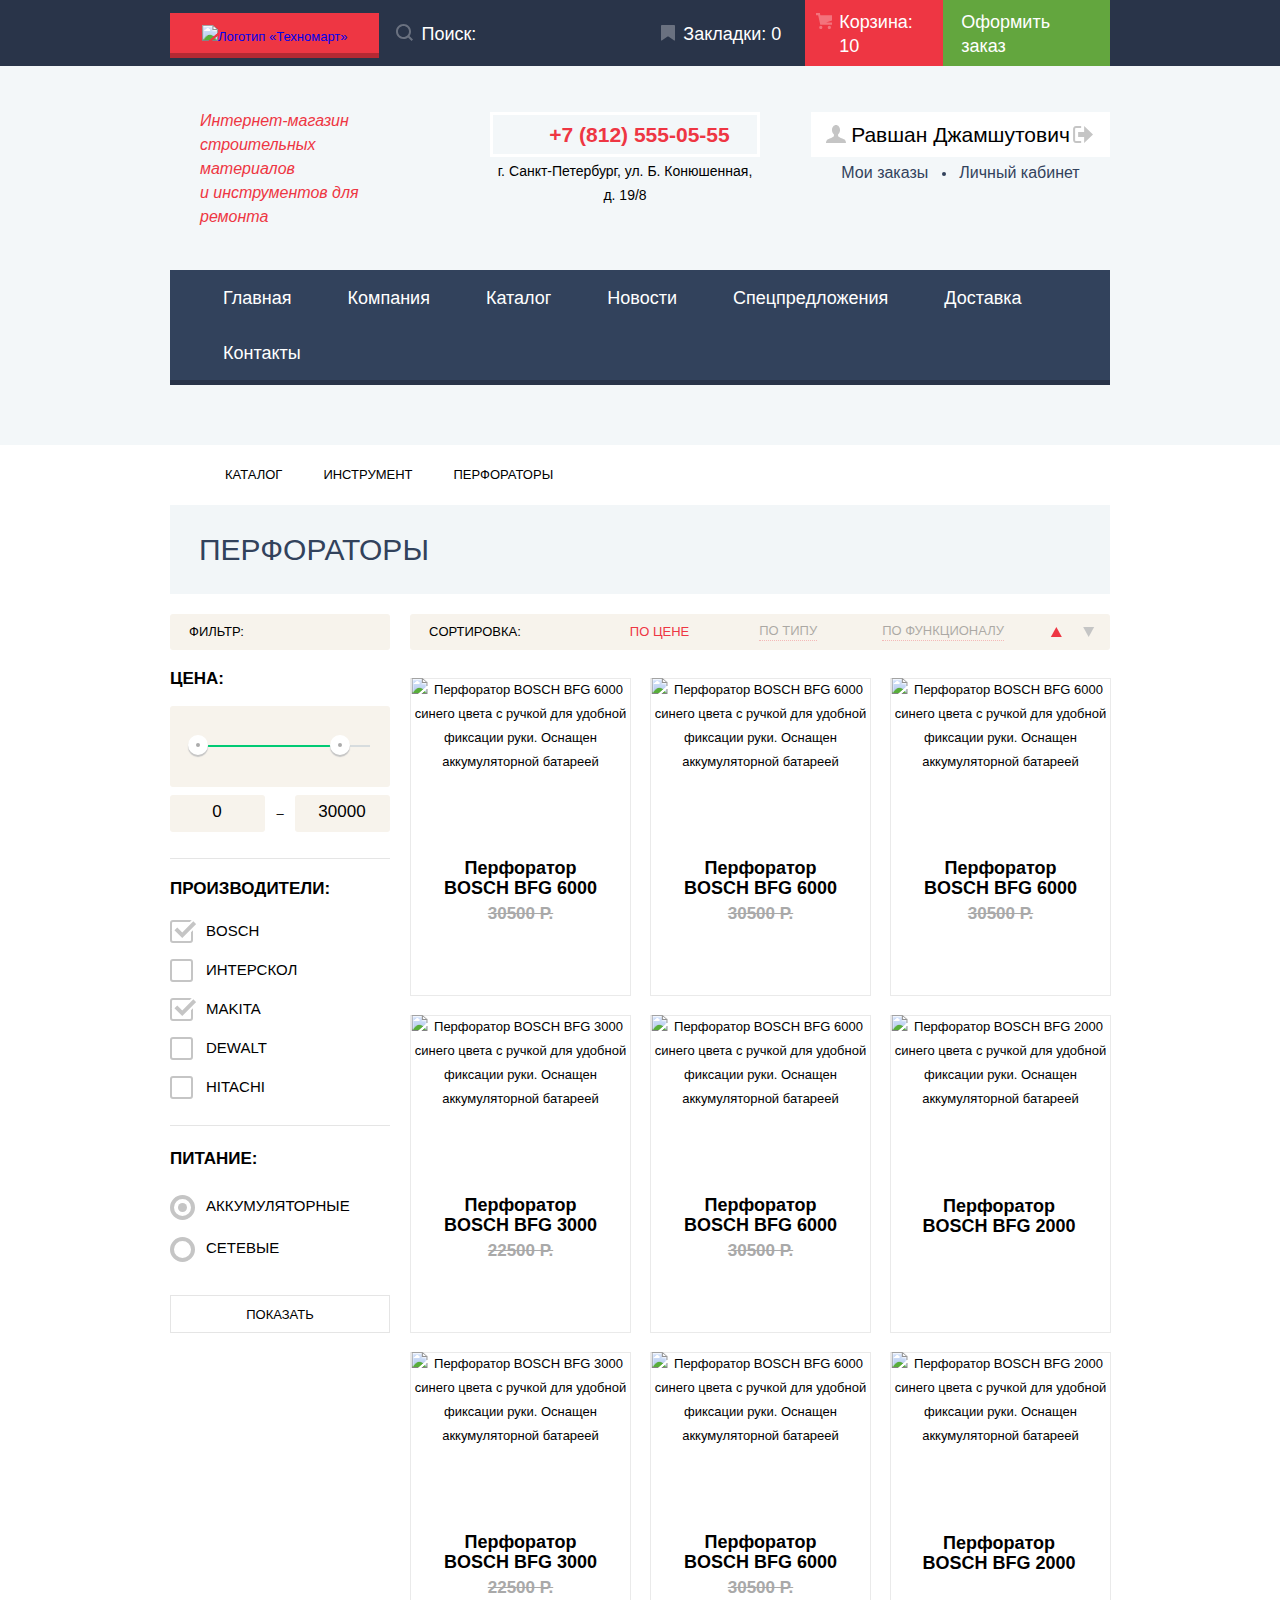
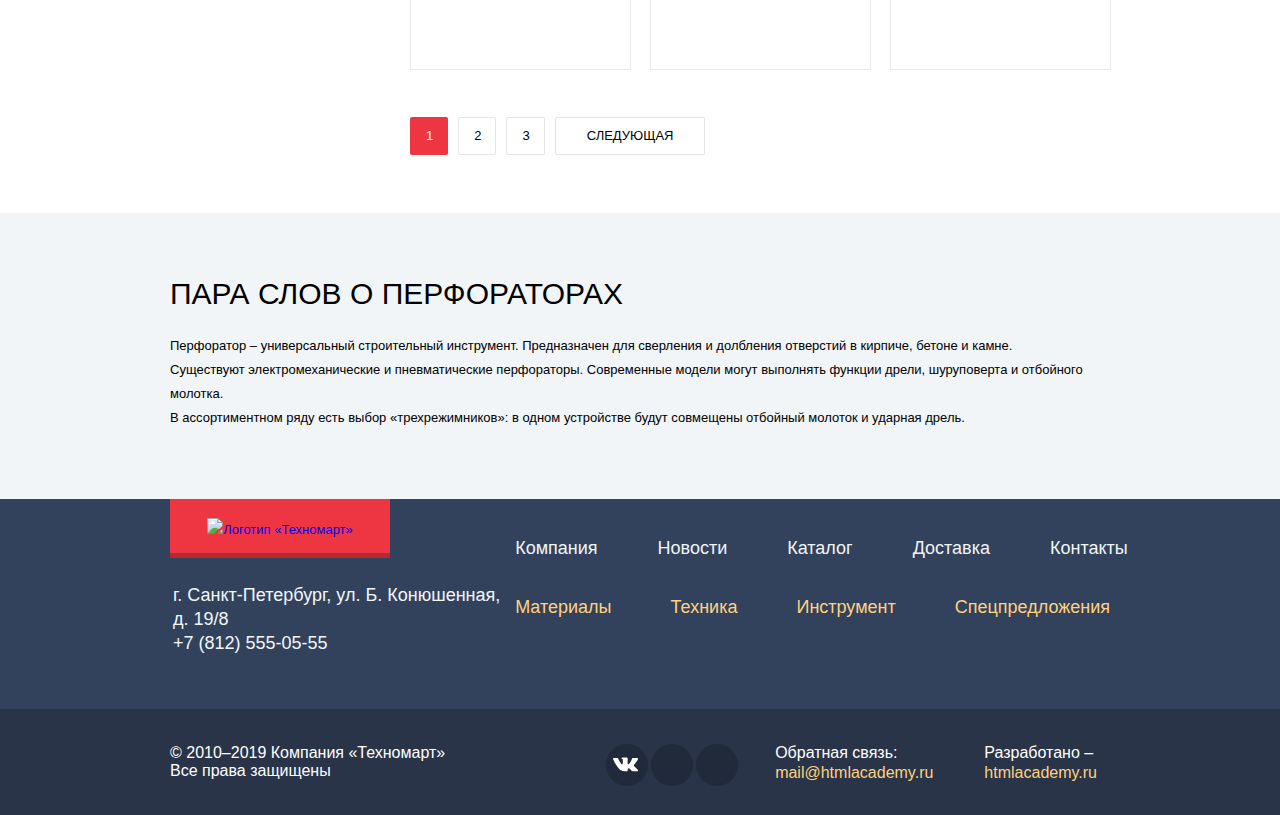
==== commit dde31430: "JS для формы и карты + попап добавления в карзину частично" ====
--- a/catalog.html
+++ b/catalog.html
@@ -18,21 +18,20 @@
 
                         <form class="toolbar-form" method="post" action="https://echo.htmlacademy.ru">
                             <label class="visually-hidden" for="search-field">Строка поиска</label>
-                            <input class="search-field" type="search" name="search" id="search-field">
+                            <input class="search-field" type="search" name="search" id="search-field" placeholder="Поиск:">
                             <svg aria-hidden="true" focusable="false" width="17" height="17" viewbox="0 0 17 17" fill="white" xmlns="http://www.w3.org/2000/svg">
                                 <path fill-rule="evenodd" clip-rule="evenodd" d="M13.458 12.044L17 15.586L15.586 17L12.044 13.458C10.782 14.421 9.21 15 7.5 15C3.35786 15 0 11.6421 0 7.5C0 3.35786 3.35786 0 7.5 0C11.6421 0 15 3.35786 15 7.5C15.0001 9.14309 14.4581 10.7403 13.458 12.044ZM7.5 2C4.467 2 2 4.467 2 7.5C2.00331 10.5362 4.4638 12.9967 7.5 13C10.532 13 13 10.532 13 7.5C13 4.467 10.532 2 7.5 2Z"/>
                             </svg>
-                            <span class="search-field-text">Поиск:</span>
                         </form>
 
-                        <a class="toolbar-counter bookmark-counter" href="#" aria-label="Добавлено в закладки">
+                        <a class="toolbar-counter bookmark-counter" href="#">
                             <svg aria-hidden="true" focusable="false" width="14" height="16" viewbox="0 0 14 16" fill="none" xmlns="http://www.w3.org/2000/svg">
                                 <path d="M14 15C14 15.55 13.632 15.741 13.182 15.426L7.819 11.661C7.369 11.346 6.632 11.346 6.182 11.661L0.818 15.426C0.368 15.741 0 15.55 0 15V1C0 0.45 0.45 0 1 0H13C13.55 0 14 0.45 14 1V15Z" fill="white"/>
                             </svg>
                             Закладки: 0
                         </a>
 
-                        <a class="toolbar-counter cart-counter counter-added" href="#" aria-label="Добавлено в корзину">
+                        <a class="toolbar-counter cart-counter counter-added" href="#">
                             <svg aria-hidden="true" focusable="false" width="15" height="15" viewbox="0 0 15 15" fill="none" xmlns="http://www.w3.org/2000/svg">
                                 <path d="M4.5 15C5.32843 15 6 14.3284 6 13.5C6 12.6716 5.32843 12 4.5 12C3.67157 12 3 12.6716 3 13.5C3 14.3284 3.67157 15 4.5 15Z" fill="white"/>
                                 <path d="M12.5 15C13.3284 15 14 14.3284 14 13.5C14 12.6716 13.3284 12 12.5 12C11.6716 12 11 12.6716 11 13.5C11 14.3284 11.6716 15 12.5 15Z" fill="white"/>
@@ -138,6 +137,7 @@
 
                                 <div class="price-controls">
                                     <input class="price-controls-text" type="number" name="min-price" value="0" aria-label="Минимальное значение">
+                                    <span>–</span>
                                     <input class="price-controls-text" type="number" name="max-price" value="30000" aria-label="Максимальное значение">
                                 </div>
                             </div>
@@ -146,27 +146,27 @@
                         <div class="filter-producers-block" role="group" aria-labelledby="producers">
                             <p class="filter-item-title filter-title-producers" id="producers">Производители:</p>
                             <label class="filter-item producers-item">
-                                <input class="visually-hidden filter-input-checkbox" type="checkbox" name="Bosh" checked>
-                                <span class="checkbox-input">Bosh</span>
+                                <input class="visually-hidden filter-input-checkbox" type="checkbox" name="filter-checkbox" value="Bosh" checked>
+                                <span class="checkbox-input">Bosch</span>
                             </label>
 
                             <label class="filter-item producers-item">
-                                <input class="visually-hidden filter-input-checkbox" type="checkbox" name="Интерскол">
+                                <input class="visually-hidden filter-input-checkbox" type="checkbox" name="filter-checkbox" value="Интерскол">
                                 <span class="checkbox-input">Интерскол</span>
                             </label>
 
                             <label class="filter-item producers-item">
-                                <input class="visually-hidden filter-input-checkbox" type="checkbox" name="Makita" checked>
+                                <input class="visually-hidden filter-input-checkbox" type="checkbox" name="filter-checkbox" value="Makita" checked>
                                 <span class="checkbox-input">Makita</span>
                             </label>
 
                             <label class="filter-item producers-item">
-                                <input class="visually-hidden filter-input-checkbox" type="checkbox" name="Dewalt" disabled>
+                                <input class="visually-hidden filter-input-checkbox" type="checkbox" name="filter-checkbox" value="Dewalt">
                                 <span class="checkbox-input">Dewalt</span>
                             </label>
 
                             <label class="filter-item producers-item">
-                                <input class="visually-hidden filter-input-checkbox" type="checkbox" name="Hitachi" checked disabled>
+                                <input class="visually-hidden filter-input-checkbox" type="checkbox" name="filter-checkbox" value="Hitachi">
                                 <span class="checkbox-input">Hitachi</span>
                             </label>
                         </div>
@@ -189,21 +189,15 @@
                     </form>
                 </div>
 
-                <div class="product-list-block" role="group" aria-labelledby="sorting">
-                    <div class="sorting">
+                <div class="product-list-block">
+                    <div class="sorting" role="group" aria-labelledby="sorting">
                         <p class="sorting-title" id="sorting">Cортировка:</p>
 
-                        <a class="sorting-item sorting-price sorting-item-active" href="#">
-                            По цене
-                        </a>
-
-                        <a class="sorting-item sorting-type" href="#">
-                            По типу
-                        </a>
-
-                        <a class="sorting-item sorting-function" href="#">
-                            По функционалу
-                        </a>
+                        <a class="sorting-item sorting-price sorting-item-active" href="#">По цене</a>
+
+                        <a class="sorting-item sorting-type" href="#">По типу</a>
+
+                        <a class="sorting-item sorting-function" href="#">По функционалу</a>
 
                         <div class="sorting-method" role="group" aria-labelledby="sorting-method">
                             <p class="sorting-title visually-hidden" id="sorting-method">Выбрать способ сортировки сверху/вниз и наоборот</p>
@@ -226,7 +220,7 @@
                         <li class="product product-item">
                             <div class="card-product">
                                 <div class="product-img">
-                                    <img src="img/product-1.jpg" width="144" height="128" alt="">
+                                    <img src="img/product-1.png" width="144" height="128" alt="Перфоратор BOSCH BFG 6000 синего цвета с ручкой для удобной фиксации руки. Оснащен аккумуляторной батареей">
 
                                     <div class="card-hover">
                                         <a class="button-buy" href="#" aria-label="Добавить перфоратор BOSCH BFG 6000 в корзину">Купить</a>
@@ -244,7 +238,7 @@
                         <li class="product product-item">
                             <div class="card-product">
                                 <div class="product-img">
-                                    <img src="img/product-1.jpg" width="144" height="128" alt="">
+                                    <img src="img/product-1.png" width="144" height="128" alt="Перфоратор BOSCH BFG 6000 синего цвета с ручкой для удобной фиксации руки. Оснащен аккумуляторной батареей">
 
                                     <div class="card-hover">
                                         <a class="button-buy" href="#" aria-label="Добавить перфоратор BOSCH BFG 6000 в корзину">Купить</a>
@@ -260,9 +254,9 @@
                         </li>
 
                         <li class="product product-item">
-                            <div class="card-product new">
-                                <div class="product-img">
-                                    <img src="img/product-1.jpg" width="144" height="128" alt="">
+                            <div class="card-product new" aria-label="Помечено категорией «Новинка»">
+                                <div class="product-img">
+                                    <img src="img/product-1.png" width="144" height="128" alt="Перфоратор BOSCH BFG 6000 синего цвета с ручкой для удобной фиксации руки. Оснащен аккумуляторной батареей">
 
                                     <div class="card-hover">
                                         <a class="button-buy" href="#" aria-label="Добавить перфоратор BOSCH BFG 6000 в корзину">Купить</a>
@@ -278,9 +272,9 @@
                         </li>
 
                         <li class="product product-item">
-                            <div class="card-product new">
-                                <div class="product-img">
-                                    <img src="img/product-2.jpg" width="127" height="112" alt="">
+                            <div class="card-product new" aria-label="Помечено категорией «Новинка»">
+                                <div class="product-img">
+                                    <img src="img/product-2.png" width="127" height="112" alt="Перфоратор BOSCH BFG 3000 синего цвета с ручкой для удобной фиксации руки. Оснащен аккумуляторной батареей">
 
                                     <div class="card-hover">
                                         <a class="button-buy" href="#" aria-label="Добавить перфоратор BOSCH BFG 3000 в корзину">Купить</a>
@@ -298,7 +292,7 @@
                         <li class="product product-item">
                             <div class="card-product">
                                 <div class="product-img">
-                                    <img src="img/product-1.jpg" width="144" height="128" alt="">
+                                    <img src="img/product-1.png" width="144" height="128" alt="Перфоратор BOSCH BFG 6000 синего цвета с ручкой для удобной фиксации руки. Оснащен аккумуляторной батареей">
 
                                     <div class="card-hover">
                                         <a class="button-buy" href="#" aria-label="Добавить перфоратор BOSCH BFG 6000 в корзину">Купить</a>
@@ -314,9 +308,9 @@
                         </li>
 
                         <li class="product product-item">
-                            <div class="card-product without-del new">
-                                <div class="product-img">
-                                    <img src="img/product-2.jpg" width="127" height="112" alt="">
+                            <div class="card-product without-del new" aria-label="Помечено категорией «Новинка»">
+                                <div class="product-img">
+                                    <img src="img/product-2.png" width="127" height="112" alt="Перфоратор BOSCH BFG 2000 синего цвета с ручкой для удобной фиксации руки. Оснащен аккумуляторной батареей">
 
                                     <div class="card-hover">
                                         <a class="button-buy" href="#" aria-label="Добавить перфоратор BOSCH BFG 2000 в корзину">Купить</a>
@@ -331,9 +325,9 @@
                         </li>
 
                         <li class="product product-item">
-                            <div class="card-product new">
-                                <div class="product-img">
-                                    <img src="img/product-2.jpg" width="127" height="112" alt="">
+                            <div class="card-product new" aria-label="Помечено категорией «Новинка»">
+                                <div class="product-img">
+                                    <img src="img/product-2.png" width="127" height="112" alt="Перфоратор BOSCH BFG 3000 синего цвета с ручкой для удобной фиксации руки. Оснащен аккумуляторной батареей">
 
                                     <div class="card-hover">
                                         <a class="button-buy" href="#" aria-label="Добавить перфоратор BOSCH BFG 3000 в корзину">Купить</a>
@@ -351,7 +345,7 @@
                         <li class="product product-item">
                             <div class="card-product">
                                 <div class="product-img">
-                                    <img src="img/product-1.jpg" width="144" height="128" alt="">
+                                    <img src="img/product-1.png" width="144" height="128" alt="Перфоратор BOSCH BFG 6000 синего цвета с ручкой для удобной фиксации руки. Оснащен аккумуляторной батареей">
 
                                     <div class="card-hover">
                                         <a class="button-buy" href="#" aria-label="Добавить перфоратор BOSCH BFG 6000 в корзину">Купить</a>
@@ -367,9 +361,9 @@
                         </li>
 
                         <li class="product product-item">
-                            <div class="card-product without-del new">
-                                <div class="product-img">
-                                    <img src="img/product-2.jpg" width="127" height="112" alt="">
+                            <div class="card-product without-del new" aria-label="Помечено категорией «Новинка»">
+                                <div class="product-img">
+                                    <img src="img/product-2.png" width="127" height="112" alt="Перфоратор BOSCH BFG 2000 синего цвета с ручкой для удобной фиксации руки. Оснащен аккумуляторной батареей">
 
                                     <div class="card-hover">
                                         <a class="button-buy" href="#" aria-label="Добавить перфоратор BOSCH BFG 2000 в корзину">Купить</a>
@@ -386,7 +380,7 @@
                 </div>
 
                 <ul class="pagination-list list-style-none">
-                    <li class="pagination-item pagination-item-current" aria-current="true"><a >1</a></li>
+                    <li class="pagination-item pagination-item-current" aria-current="true"><a>1</a></li>
                     <li class="pagination-item"><a href="#">2</a></li>
                     <li class="pagination-item"><a href="#">3</a></li>
                     <li class="pagination-item"><a href="#">Следующая</a></li>
@@ -397,8 +391,8 @@
                 <div class="container">
                     <h2 class="punchers-title black-title">Пара слов о перфораторах</h2>
                     <p class="punchers-info">
-                        Перфоратор — универсальный строительный инструмент. Предназначен для сверления и долбления отверстий в кирпиче, бетоне и камне.
-                        Существуют электромеханические и пневматические перфораторы. Современные модели могут выполнять функции дрели, шуруповерта и отбойного молотка.
+                        Перфоратор &ndash; универсальный строительный инструмент. Предназначен для сверления и долбления отверстий в кирпиче, бетоне и камне.<br>
+                        Существуют электромеханические и пневматические перфораторы. Современные модели могут выполнять функции дрели, шуруповерта и отбойного молотка.<br>
                         В ассортиментном ряду есть выбор «трехрежимников»: в одном устройстве будут совмещены отбойный молоток и ударная дрель.
                     </p>
                 </div>
@@ -415,7 +409,7 @@
                     <section class="footer-contacts">
                         <h3 class="visually-hidden">Контакты</h3>
 
-                        <p class="footer-text" >
+                        <p class="footer-text footer-text-contact" >
                             г. Санкт-Петербург, ул. Б. Конюшенная, д. 19/8<br>
                             <a class="footer-phone footer-text" href="tel:+78125550555">+7 (812) 555-05-55</a>
                         </p>
@@ -483,7 +477,7 @@
                         </section>
 
                         <section class="footer-developed">
-                            <h3 class="footer-small-text">Разработано -</h3>
+                            <h3 class="footer-small-text">Разработано &ndash;</h3>
 
                             <a class="footer-developed-link footer-small-text" href="https://htmlacademy.ru/intensive/htmlcss">htmlacademy.ru</a>
                         </section>
@@ -503,5 +497,7 @@
             <a class="modal-close" href="#" aria-label="Закрыть"></a>
         </section>
 
+        <script src="js/script.js"></script>
+
     </body>
 </html>
--- a/css/style.css
+++ b/css/style.css
@@ -64,7 +64,7 @@
 /* Variables */
 
 :root {
-    --basic-black: #000000;
+    --basic-black:  #000000;
     --basic-black-lighten: #212A3A;
     --basic-black-darken:#161D29;
     --basic-dark: #32425C;
@@ -180,21 +180,22 @@
 .product-list {
     display: grid;
     grid-template-columns: repeat(3, 1fr);
-    grid-column-gap: 18px;
-    grid-row-gap: 16px;
+    grid-column-gap: 19px;
+    grid-row-gap: 19px;
     width: 700px;
 }
 
 .popular-list {
     display: grid;
     grid-template-columns: 1fr 1fr 1fr 1fr;
-    gap: 18px;
+    gap: 19px;
 }
 
 .popular-producer-list {
     display: grid;
     grid-template-columns: repeat(4, 1fr);
-    gap: 17px;
+    column-gap: 19px;
+    row-gap: 20px;
 }
 
 .about-block .container {
@@ -205,7 +206,7 @@
 .top-list ul {
     display: grid;
     grid-template-columns: repeat(5, auto);
-    gap: 59px;
+    gap: 60px;
     width: 549px;
     margin-right: auto;
 }
@@ -231,7 +232,7 @@
 
 .signin-block {
     display: flex;
-    margin-top: 41px;
+    margin-top: 46px;
     margin-bottom: 41px;
     align-items: flex-start;
 }
@@ -284,7 +285,7 @@
     flex-direction: column;
     justify-content: flex-end;
     align-items: center;
-    min-height: 318px;
+    min-height: 316px;
     width: 219px;
     background-color: var(--basic-white);
     position: relative;
@@ -364,19 +365,12 @@
 }
 
 .search-field,
-.search-field-text,
 .toolbar-counter,
 .button-toolbar-checkout {
     font-size: 18px;
     line-height: 24px;
     color: var(--basic-white);
-    padding: 9px 0;
-}
-
-.search-field-text {
-    position: absolute;
-    top: 0;
-    left: 42px;
+    padding: 10px 0 8px;
 }
 
 .search-field {
@@ -384,6 +378,11 @@
     padding-left: 42px;
     background-color: transparent;
     border: 0;
+}
+
+.search-field::placeholder {
+    color: var(--basic-white);
+    opacity: 1;
 }
 
 .toolbar-form svg {
@@ -406,42 +405,39 @@
     opacity: 1;
 }
 
-.toolbar-form:focus .search-field-text,
-.toolbar-form:focus-within .search-field-text {
-    opacity: 0;
-}
-
 .toolbar-form:focus-within .search-field{
     color: var(--basic-black);
     background-color: var(--basic-white);
 }
 
 .bookmark-counter {
-    padding-right: 25px;
+    min-width: 112px;
     padding-left: 43px;
+    padding-right: 10px;
 }
 
 .cart-counter {
-    padding-right: 25px;
-    padding-left: 49px;
+    min-width: 92px;
+    padding-left: 34px;
+    padding-right: 10px;
 }
 
 .toolbar-counter svg {
     position: absolute;
     content: "";
     height: 16px;
-    top: 12px;
+    top: 13px;
     opacity: 0.3;
 }
 
 .bookmark-counter svg {
     width: 14px;
-    left: 20px;
+    left: 21px;
 }
 
 .cart-counter svg {
     width: 16px;
-    left: 24px;
+    left: 11px;
 }
 
 .bookmark-counter:active,
@@ -474,8 +470,8 @@
 
 .button-toolbar-checkout {
     background-color: var(--basic-green);
-    padding-right: 16px;
-    padding-left: 19px;
+    padding-right: 17px;
+    padding-left: 18px;
 }
 
 .button-toolbar-checkout:hover {
@@ -492,10 +488,11 @@
 .header-caption {
     font-style: italic;
     font-size: 16px;
-    line-height: 23px;
+    line-height: 24px;
     color: var(--basic-red);
     width: 197px;
     margin-left: 30px;
+    margin-top: -3px;
 }
 
 .signin-block p {
@@ -504,29 +501,28 @@
     text-align: center;
     font-size: 14px;
     line-height: 24px;
-    margin-top: 3px;
     margin-left: 93px;
     position: relative;
 }
 
 .header-phone {
     display: block;
-    padding: 4px 0 5px 15px;
+    padding: 4px 0 3px 29px;
     font-weight: 700;
     font-size: 21px;
-    line-height: 30px;
+    line-height: 32px;
     color: var(--basic-red);
     border: 3px solid var(--basic-white);
-    margin-top: -3px;
+    margin-bottom: 2px;
 }
 
 .header-phone::before {
     position: absolute;
     content: "";
-    top: 10px;
-    left: 36px;
+    top: 13px;
+    left: 39px;
     width: 19px;
-    height: 19px ;
+    height: 19px;
     background-image: url("../img/icon-phone.svg");
 }
 
@@ -559,7 +555,7 @@
 
 .main-nav {
     background-color: var(--gray-extra-light);
-    padding-bottom: 60px;
+    padding-bottom: 65px;
 }
 
 .signin-link {
@@ -627,7 +623,8 @@
 }
 
 .my-profile {
-    padding-top: 6px;
+    display: flex;
+    margin-top: 7px;
 }
 
 .my-profile-link {
@@ -657,7 +654,7 @@
 }
 
 .account {
-    margin-left: 29px;
+    margin-left: 31px;
 }
 
 .site-navigation a {
@@ -665,7 +662,7 @@
     font-size: 18px;
     line-height: 24px;
     color: var(--basic-white);
-    padding: 16px 24px 20px 24px;
+    padding: 16px 24px 15px 24px;
     margin-right: 8px;
 }
 
@@ -698,17 +695,9 @@
     font-size: 24px;
     line-height: 30px;
     color: var(--basic-white);
-    margin-bottom: 14px;
-    margin-top: 20px;
+    margin-bottom: 13px;
+    margin-top: 21px;
     margin-left: 23px;
-}
-
-.promo-item-link:hover {
-    background-color: var(--gray-dark);
-}
-
-.promo-item-link:active {
-    background-color: var(--gray-darken-opacity-30);
 }
 
 .promo-item-link {
@@ -726,6 +715,14 @@
     width: 135px;
 }
 
+.promo-item-link:hover {
+    background-color: var(--gray-dark);
+}
+
+.promo-item-link:active {
+    background-color: var(--gray-darken-opacity-30);
+}
+
 .promo-item {
     position: relative;
 }
@@ -759,7 +756,7 @@
 .new::before {
     z-index: 2;
     top: 0;
-    right: 0;
+    right: 1px;
     width: 70px;
     height: 70px;
     background-image: url("../img/new.svg");
@@ -817,7 +814,7 @@
     padding: 0;
     margin: 0;
     padding-top: 11px;
-    padding-bottom: 9px;
+    padding-bottom: 10px;
 }
 
 .slider {
@@ -830,13 +827,13 @@
 }
 
 .slider-wrapper-1 {
+    background-color: var(--gray-darken);
     background-image: url("../img/slider-perforator.jpg");
+}
+
+.slider-wrapper-2 {
     background-color: var(--gray-darken);
-}
-
-.slider-wrapper-2 {
     background-image: url("../img/slider-drill.jpg");
-    background-color: var(--gray-darken);
 }
 
 .slider-item {
@@ -853,7 +850,7 @@
     line-height: 36px;
     text-transform: uppercase;
     color: var(--basic-white);
-    margin: 0 0 5px 24px;
+    margin: 0 0 6px 24px;
 }
 
 .slider-text {
@@ -868,7 +865,7 @@
     width: 620px;
     background-color: var(--black-opacity-25);
     padding-top: 23px;
-    padding-bottom: 17px;
+    padding-bottom: 15px;
 }
 
 .slider-gallery-controls {
@@ -921,8 +918,8 @@
 
 .slider-controls button {
     padding: 0;
-    width: 8px;
-    height: 8px;
+    width: 10px;
+    height: 10px;
     background-color: var(--basic-white);
     border: 2px solid var(--basic-white);
     border-radius: 50%;
@@ -963,7 +960,7 @@
 .main-title {
     display: block;
     background-color: var(--gray-second);
-    padding: 29px 0 30px 29px;
+    padding: 30px 0 29px 29px;
 }
 
 .filter {
@@ -978,9 +975,11 @@
     background-color: var(--brown-light);
     margin-top: 20px;
     border-radius: 3px;
-    margin-bottom: 27px;
+    margin-bottom: 28px;
     display: flex;
     align-items: center;
+    padding-top: 8px;
+    padding-bottom: 9px;
 }
 
 .filter-title,
@@ -993,34 +992,35 @@
     text-transform: uppercase;
     color: var(--basic-black);
     margin: 0;
-    padding: 10px 0;
 }
 
 .filter-title,
 .sorting-title {
-    padding-left: 18px;
+    padding-left: 19px;
 }
 
 .filter-title-bg {
     background-color: var(--brown-light);
     margin-bottom: 14px;
     border-radius: 3px;
+    padding-top: 9px;
+    padding-bottom: 9px;
 }
 
 .filter-price-block {
     border-bottom: 1px solid var(--gray-another);
-    padding-bottom: 25px;
-    margin-bottom: 16px;
+    padding-bottom: 26px;
+    margin-bottom: 15px;
 }
 
 .filter-producers-block {
     border-bottom: 1px solid var(--gray-another);
-    padding-bottom: 7px;
+    padding-bottom: 9px;
     margin-bottom: 18px;
 }
 
 .filter-supply-block {
-    margin-bottom: 14px;
+    margin-bottom: 38px;
 }
 
 .filter-item-title {
@@ -1048,19 +1048,19 @@
 }
 
 .filter-item span {
-    padding-left: 35px;
+    padding-left: 36px;
 }
 
 .filter-title-price {
-    margin-bottom: 11px;
+    margin-bottom: 12px;
 }
 
 .filter-title-producers {
-    margin-bottom: 18px ;
+    margin-bottom: 17px;
 }
 
 .filter-title-supply {
-    margin-bottom: 23px;
+    margin-bottom: 22px;
 }
 
 .producers-item {
@@ -1080,8 +1080,8 @@
     height: 42px;
     background-color: var(--brown-light);
     border-radius: 3px;
-    margin-bottom: 9px;
-    padding-top: 38px;
+    margin-bottom: 8px;
+    padding-top: 39px;
     padding-right: 20px;
     padding-left: 20px;
 }
@@ -1127,8 +1127,8 @@
 }
 
 .price-controls input {
-    width: 95px;
-    padding: 10px 0;
+    width: 81px;
+    padding: 8px 0 11px 14px;
     text-align: center;
     color: var(--basic-black);
     border: none;
@@ -1139,26 +1139,27 @@
 .price-controls {
     display: flex;
     justify-content: space-between;
+    align-items: center;
 }
 
 .filter-input-checkbox + .checkbox-input::before {
     content: "";
     position: absolute;
     left: 0;
-    top: -3px;
-    width: 18px;
-    height: 18px;
-    border: 3px solid var(--Basic-greylight);
+    top: -1px;
+    width: 19px;
+    height: 19px;
+    border: 2px solid var(--Basic-greylight);
     border-radius: 3px;
 }
 
 .filter-input-checkbox:checked + .checkbox-input::after {
     content: "";
     position: absolute;
-    left: 2px;
-    top: -5px;
-    width: 26px;
-    height: 23px;
+    left: 1px;
+    top: -3px;
+    width: 25px;
+    height: 21px;
     background-image: url("data:image/svg+xml,%3Csvg width='28' height='23' fill='none' xmlns='http://www.w3.org/2000/svg'%3E%3Cpath d='M6.992 8.779l-.707-.707-.707.707-2.83 2.829-.706.707.707.707 7.783 7.783.707.707.707-.707L25.878 6.873l.707-.707-.707-.707L23.05 2.63l-.707-.707-.707.707-10.397 10.395-4.247-4.246z' fill='%23C5C5C5' stroke='%23fff' stroke-width='2'/%3E%3C/svg%3E");
 }
 
@@ -1192,10 +1193,10 @@
     content: "";
     position: absolute;
     left: 0;
-    top: -4px;
-    width: 15px;
-    height: 15px;
-    border: 5px solid var(--Basic-greylight);
+    top: -1px;
+    width: 17px;
+    height: 17px;
+    border: 4px solid var(--Basic-greylight);
     border-radius: 50%;
 }
 
@@ -1203,7 +1204,7 @@
     content: "";
     position: absolute;
     left: 8px;
-    top: 4px;
+    top: 7px;
     width: 9px;
     height: 9px;
     background: var(--Basic-greylight);
@@ -1234,7 +1235,7 @@
     color: var(--basic-black);
     background-color: var(--basic-white);
     border: 1px solid var(--gray-another);
-    padding: 10px 0;
+    padding: 10px 0 8px;
 }
 
 .filter-button:hover {
@@ -1287,14 +1288,14 @@
 }
 
 .sorting-type-up svg {
-    top: -3px;
-    right: 49px;
+    top: -5px;
+    right: 48px;
     transform: rotate(180deg);
 }
 
 .sorting-type-down svg {
-    top: -3px;
-    right: 17px;
+    top: -5px;
+    right: 15px;
 }
 
 .sorting-method svg:hover {
@@ -1319,8 +1320,8 @@
     line-height: 18px;
     text-transform: uppercase;
     color: var(--basic-black);
-    margin-top: 20px;
-    margin-bottom: 20px;
+    margin-top: 21px;
+    margin-bottom: 21px;
 }
 
 .breadcrumbs li {
@@ -1340,7 +1341,7 @@
 .breadcrumbs li::before {
     width: 8px;
     height: 14px;
-    top: 24px;
+    top: 23px;
     left: -23px;
     background: url("../img/icon-right-small.svg") no-repeat 0 0;
 }
@@ -1369,34 +1370,39 @@
 }
 
 .product-button {
-    display: block;
-    margin-bottom: 21px;
+    width: 129px;
+    display: block;
     font-family: "PT Sans", Arial, sans-serif;
     font-weight: 700;
     font-size: 17px;
+    line-height: 18px;
+    text-align: center;
     color: var(--basic-white);
     background: url("../img/button-cut.svg") no-repeat 0 0;
-    line-height: 18px;
-    padding: 10px 44px 10px 32px;
+    margin-bottom: 19px;
+    margin-left: 10px;
+    padding: 9px 11px 12px 0;
 }
 
 .without-del .product-title {
-    margin-bottom: 39px;
+    padding-right: 3px;
+    margin-bottom: 38px;
 }
 
 .product-img {
     margin-bottom: auto;
-    width: 184px;
-    height: 164px;
+    width: 219px;
+    height: 170px;
     position: relative;
-    margin-top: 6px;
 }
 
 .product-img img {
     position: absolute;
-    top: 50%;
+    top: -1px;
     left: 50%;
-    transform: translate(-50%, -50%);
+    width: 220px;
+    height: 170px;
+    transform: translate(-50%, 0);
 }
 
 .card-hover {
@@ -1423,12 +1429,12 @@
 
 .button-buy {
     display: block;
-    width: 135px;
+    width: 136px;
     border-radius: 2px;
     text-transform: uppercase;
     color: var(--basic-white);
     background-color: var(--basic-green);
-    padding: 10px 18px 7px 30px;
+    padding: 10px 20px 7px 30px;
     box-shadow: 0 3px var(--green-shadow);
     position: relative;
     margin: 0 auto;
@@ -1441,7 +1447,7 @@
     width: 15px;
     height: 15px;
     top: 10px;
-    left: 30px;
+    left: 29px;
     background: url("../img/icon-cart.svg") no-repeat 0 0;
     opacity: 0.3;
 }
@@ -1456,12 +1462,12 @@
 
 .button-bookmark {
     display: block;
-    width: 129px;
+    width: 126px;
     text-transform: uppercase;
     color: var(--basic-dark);
     border: 3px solid var(--basic-green);
-    padding-top: 9px;
-    padding-bottom: 7px;
+    padding: 9px 0 5px;
+    padding-right: 4px;
     border-radius: 2px;
     margin: 0 auto;
     margin-top: 13px;
@@ -1485,10 +1491,12 @@
     line-height: 18px;
     text-transform: uppercase;
     color: var(--gray-darken);
-    margin-bottom: 13px;
+    margin-bottom: 14px;
 }
 
 .popular-producer-item {
+    width: 219px;
+    height: 142px;
     background-color: var(--basic-white);
     border: 1px solid var(--gray-light);
 }
@@ -1496,8 +1504,6 @@
 .popular-producer-item a {
     position: relative;
     display: block;
-    width: 220px;
-    height: 145px;
 }
 
 .popular-producer-item:hover {
@@ -1510,15 +1516,16 @@
 
 .popular-producer-item img {
     position: absolute;
-    top: 50%;
-    left: 50%;
-    transform: translate(-50%, -50%);
+    top: 0px;
+    left: 0;
+    width: 219px;
+    height: 142px;
 }
 
 .popular-button {
     width: 192px;
     margin: 0;
-    margin-right: 14px;
+    margin-right: 16px;
 }
 
 .popular-list,
@@ -1551,17 +1558,21 @@
 }
 
 .service-title {
-    padding-top: 64px;
+    padding-top: 66px;
 }
 
 .service-description-info {
     margin: 0;
-    padding-top: 30px;
+    padding-top: 29px;
     width: 331px;
 }
 
 .service-description {
     margin-left: 80px;
+}
+
+.service-description-warranty {
+    padding-top: 23px;
 }
 
 .button-service-item {
@@ -1575,12 +1586,16 @@
     background-color: var(--basic-dark);
     border: 0;
     margin: 0;
-    padding: 14px 0 18px 22px;
+    padding: 14px 0 18px 23px;
+    box-shadow:
+        0px 1px 0px var(--basic-extra-dark),
+        inset 0px 1px 0px var(--basic-dark-lighten);
 }
 
 .button-service-current {
     color: var(--basic-dark);
     background-color: var(--basic-white);
+    box-shadow: none;
 }
 
 .button-service-item:hover:not(.button-service-current) {
@@ -1592,7 +1607,7 @@
     width: 195px;
     background-color: var(--red-light);
     border-radius: 3px;
-    margin-top: 27px;
+    margin-top: 24px;
 }
 
 .service-block::before {
@@ -1610,20 +1625,21 @@
 .service-block::after {
     position: absolute;
     content: "";
-    bottom: 0;
 }
 
 .service-wrapper-1::after {
     width: 468px;
     height: 261px;
     right: 0;
+    bottom: 5px;
     background-image: url("../img/service.png");
 }
 
 .service-wrapper-2::after {
     width: 389px;
     height: 283px;
-    right: 0;
+    right: -8px;
+    bottom: 6px;
     background-image: url("../img/guarantee.png");
 }
 
@@ -1631,14 +1647,15 @@
     width: 465px;
     height: 285px;
     right: -10px;
+    bottom: 3px;
     background-image: url("../img/credit.png");
 }
 
 .pagination-item {
     border: 1px solid var(--gray-another);
     border-radius: 2px;
-    padding: 5px 14px;
-    margin-top: 48px;
+    padding: 6px 14px 6px 15px;
+    margin-top: 47px;
     margin-bottom: 58px;
     margin-right: 10px;
 }
@@ -1649,7 +1666,7 @@
 
 .pagination-item:last-child {
     padding-left: 31px;
-    padding-right: 30px;
+    padding-right: 31px;
 }
 
 .pagination-item a {
@@ -1680,24 +1697,27 @@
 }
 
 .punchers-title {
-    padding-top: 65px;
+    padding-top: 66px;
+}
+
+.about-description-first,
+.about-description-second,
+.contacts-description,
+.punchers-info {
+    font-family: "PT Sans", Arial, sans-serif;
+    margin: 0;
+    margin-top: 25px;
 }
 
 .punchers-info {
     padding-top: 25px;
     margin: 0;
-    padding-bottom: 67px;
-}
-
-.about-description-first,
-.about-description-second,
-.contacts-description {
-    margin: 0;
-    margin-top: 24px;
+    padding-bottom: 69px;
 }
 
 .about-description-second {
-    margin-bottom: 0;
+    padding-top: 1px;
+    margin-bottom: 4px;
 }
 
 .map {
@@ -1710,7 +1730,7 @@
     position: relative;
     font-size: 18px;
     line-height: 24px;
-    margin-bottom: 12px;
+    margin-bottom: 11px;
     padding-left: 37px;
 }
 
@@ -1719,7 +1739,7 @@
     content: "";
     width: 25px;
     height: 2px;
-    top: 13px;
+    top: 10px;
     left: 0;
     background-color: var(--basic-red);
 }
@@ -1735,7 +1755,7 @@
 
 .button-about {
     display: block;
-    margin-top: 20px;
+    margin-top: 19px;
     width: 220px;
 }
 
@@ -1768,8 +1788,8 @@
     width: 220px;
     background-color: var(--basic-red);
     box-shadow: 0 5px var(--red-darkest);
-    padding-top: 20px;
-    padding-bottom: 13px;
+    padding-top: 19px;
+    padding-bottom: 11px;
 }
 
 .top-list {
@@ -1777,7 +1797,7 @@
 }
 
 .bottom-list {
-    padding-top: 34px;
+    padding-top: 33px;
 }
 
 .footer-text {
@@ -1787,8 +1807,9 @@
     margin: 0;
 }
 
-.footer-contacts p {
-    margin-top: 27px;
+.footer-text-contact {
+    margin-top: 30px;
+    margin-left: 3px;
 }
 
 .top-list a {
@@ -1853,8 +1874,8 @@
 .social-button::before {
     content: "";
     position: absolute;
-    top: 50%;
-    left: 50%;
+    top: 48%;
+    left: 48%;
     transform: translate(-50%, -50%);
 }
 
@@ -1879,12 +1900,10 @@
 .footer-small-text {
     font-size: 16px;
     line-height: 18px;
+    font-weight: 400;
     color: var(--basic-white);
     margin: 0;
-}
-
-.footer-feedback-link.footer-small-text {
-    line-height: 97%;
+    padding-top: 0px;
 }
 
 .footer-feedback-link,
@@ -1940,6 +1959,7 @@
     width: 29px;
     height: 4px;
     background-color: var(--basic-red);
+    border-radius: 3px;
 }
 
 .modal-close::before {
@@ -1957,7 +1977,7 @@
     display: flex;
     flex-wrap: wrap;
     background-color: var(--basic-white);
-    padding: 38px 80px 29px;
+    padding: 40px 80px 29px;
 }
 
 .feedback-text-letter {
@@ -1978,13 +1998,13 @@
 }
 
 .feedback-form-field {
+    width: 220px;
     box-sizing: border-box;
-    padding: 7px 0 7px 12px;
     font-family: "PT Sans", Arial, sans-serif;
     font-size: 13px;
     line-height: 24px;
     color: var(--gray-darken);
-    width: 220px;
+    padding: 4px 0 6px 11px;
     border: 2px solid var(--Basic-greylight);
     border-radius: 2px;
     margin-top: 11px;
@@ -1993,9 +2013,7 @@
 .feedback-letter {
     width: 460px;
     height: 114px;
-    padding: 0;
-    padding-top: 7px;
-    padding-left: 12px;
+    padding: 4px 11px;
     resize: none;
 }
 
@@ -2027,43 +2045,90 @@
     font-size: 24px;
     font-weight: 700;
     line-height: 30px;
-    padding: 69px 175px 71px;
+    padding: 67px 175px 65px;
     text-align: center;
-    background: url("../img/icon-mark.svg") no-repeat 81px 48px;
+    background: url("../img/icon-mark.svg") no-repeat 82px 48px;
     background-color: var(--basic-white);
 }
 
 .modal-cart-buttons {
     display: flex;
     justify-content: center;
-    padding: 37px 0;
+    padding: 38px 0 36px 4px;
     background-color: var(--gray-cart-bg);
 }
 
 .button-checkout {
-    padding-left: 47px;
-    padding-right: 46px;
+    padding-left: 46px;
+    padding-right: 47px;
 }
 
 .button-continue {
     padding-left: 32px;
     padding-right: 31px;
-    margin-left: 10px;
+    margin-left: 9px;
     color: var(--basic-black);
     background-color: var(--basic-white);
 }
 
 .button-continue:hover {
-    background-color: var(--basic-white); /* Перебил ховер состояние кнопки по умолчанию*/
+    background-color: var(--basic-white);
     color: var(--basic-black);
 }
 
 .button-continue:active {
-    color: var(--basic-greylight); /* По ТЗ нет, но добавил актив состояние */
-}
-
+    color: var(--basic-greylight);
+}
+
+.modal-cart,
 .modal-feedback,
-.modal-cart,
 .modal-map {
     display: none;
 }
+
+.modal-show {
+    display: block;
+    animation: bounce 0.6s;
+}
+
+.modal-error {
+    animation: shake 0.6s;
+}
+
+/* Animations */
+
+@keyframes bounce {
+    0% {
+        transform: translate(-50%, -2000px);
+    }
+
+    50% {
+        transform: translate(-50%, -100px);
+    }
+
+    100% {
+        transform: translate(-50%, -50%);
+    }
+  }
+
+  @keyframes shake {
+    0%,
+    100% {
+        transform: translate(-50%, -50%);
+    }
+
+    10%,
+    30%,
+    50%,
+    70%,
+    90% {
+        transform: translate(-51%, -50%);
+    }
+
+    20%,
+    40%,
+    60%,
+    80% {
+        transform: translate(-49%, -50%);
+    }
+  }
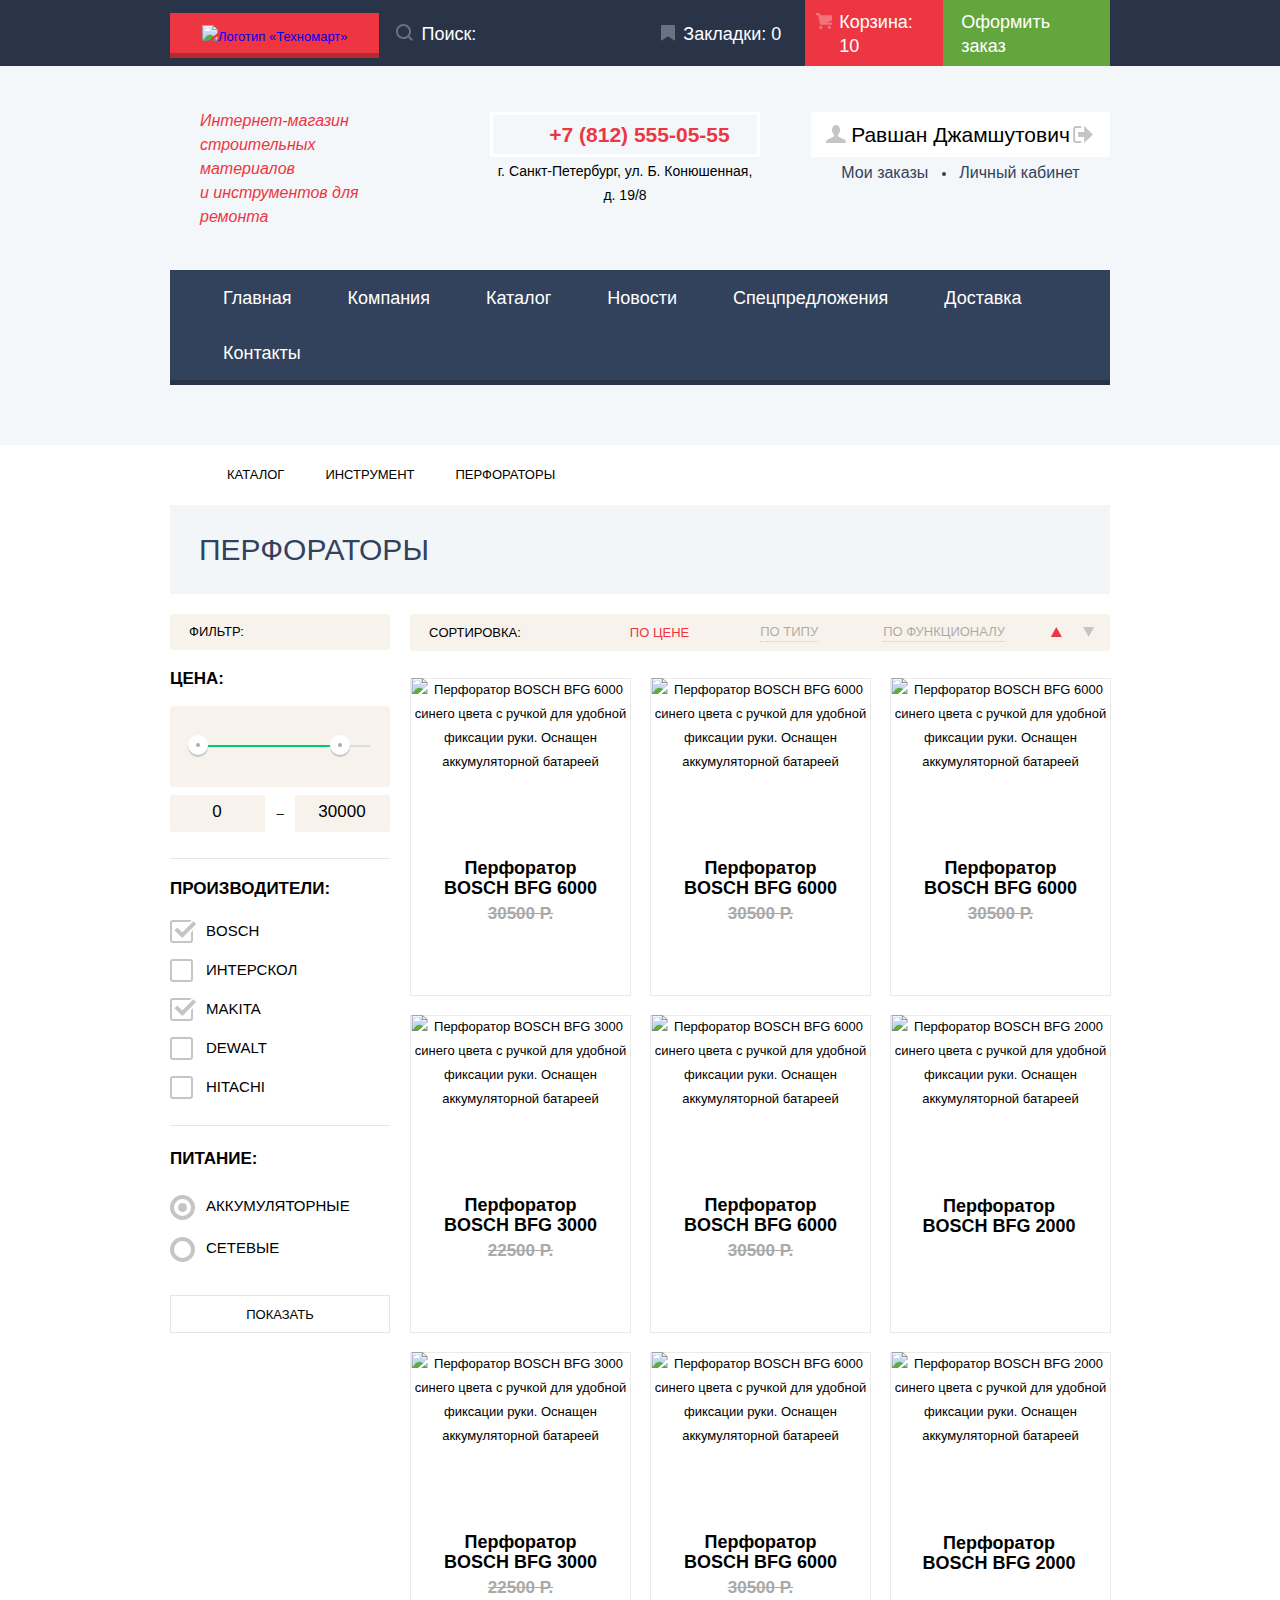
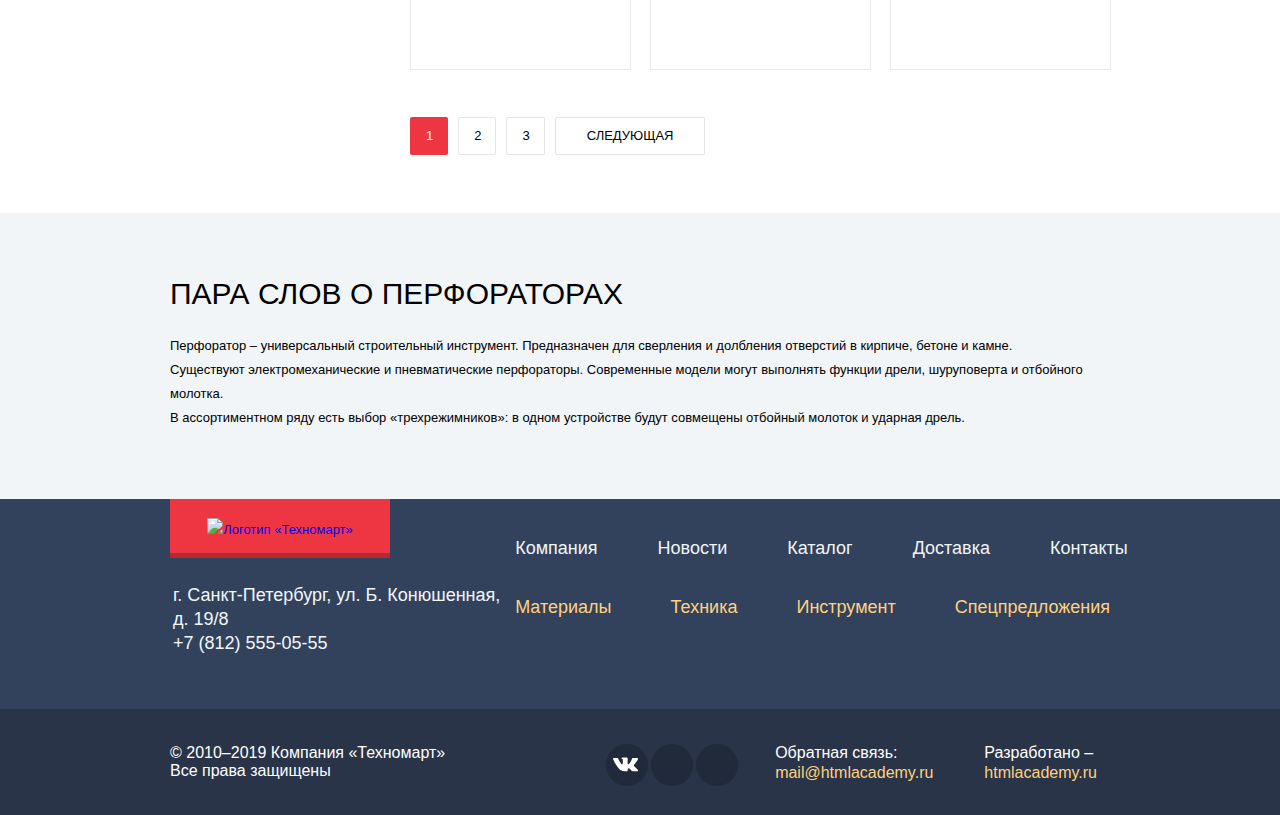
==== commit fa8d98a2: "Внес минифицированные версии+ автопрефиксер" ====
--- a/catalog.html
+++ b/catalog.html
@@ -3,8 +3,8 @@
     <head>
         <meta charset="utf-8">
         <title>HTML Academy: Техномарт</title>
-        <link rel="stylesheet" href="css/normalize.css">
-        <link rel="stylesheet" href="css/style.css">
+        <link rel="stylesheet" href="css/normalize-min.css">
+        <link rel="stylesheet" href="css/style-min.css">
     </head>
 
     <body class="page-body inner-page">
@@ -106,7 +106,7 @@
         <main class="inner-page">
             <div class="container breadcrumbs-block">
                 <ul class="breadcrumbs list-style-none">
-                    <li><a class="breadcrumbs-home" href="index.html" aria-label="Главная"></a></li>
+                    <li><a class="breadcrumbs-home" href="index.html" aria-label="Главная" tabindex="0"></a></li>
                     <li><a href="catalog.html">Каталог</a></li>
                     <li><a href="blank.html">Инструмент</a></li>
                     <li><a aria-current="true">Перфораторы</a></li>
@@ -146,27 +146,27 @@
                         <div class="filter-producers-block" role="group" aria-labelledby="producers">
                             <p class="filter-item-title filter-title-producers" id="producers">Производители:</p>
                             <label class="filter-item producers-item">
-                                <input class="visually-hidden filter-input-checkbox" type="checkbox" name="filter-checkbox" value="Bosh" checked>
+                                <input class="visually-hidden filter-input-checkbox" tabindex="0" type="checkbox" name="filter-checkbox" value="Bosh" checked>
                                 <span class="checkbox-input">Bosch</span>
                             </label>
 
                             <label class="filter-item producers-item">
-                                <input class="visually-hidden filter-input-checkbox" type="checkbox" name="filter-checkbox" value="Интерскол">
+                                <input class="visually-hidden filter-input-checkbox" tabindex="0" type="checkbox" name="filter-checkbox" value="Интерскол">
                                 <span class="checkbox-input">Интерскол</span>
                             </label>
 
                             <label class="filter-item producers-item">
-                                <input class="visually-hidden filter-input-checkbox" type="checkbox" name="filter-checkbox" value="Makita" checked>
+                                <input class="visually-hidden filter-input-checkbox" tabindex="0" type="checkbox" name="filter-checkbox" value="Makita" checked>
                                 <span class="checkbox-input">Makita</span>
                             </label>
 
                             <label class="filter-item producers-item">
-                                <input class="visually-hidden filter-input-checkbox" type="checkbox" name="filter-checkbox" value="Dewalt">
+                                <input class="visually-hidden filter-input-checkbox" tabindex="0" type="checkbox" name="filter-checkbox" value="Dewalt">
                                 <span class="checkbox-input">Dewalt</span>
                             </label>
 
                             <label class="filter-item producers-item">
-                                <input class="visually-hidden filter-input-checkbox" type="checkbox" name="filter-checkbox" value="Hitachi">
+                                <input class="visually-hidden filter-input-checkbox" tabindex="0" type="checkbox" name="filter-checkbox" value="Hitachi">
                                 <span class="checkbox-input">Hitachi</span>
                             </label>
                         </div>
@@ -175,12 +175,12 @@
                             <p class="filter-item-title filter-title-supply" id="supply">Питание:</p>
 
                             <label class="filter-item supply-item">
-                                <input class="visually-hidden filter-input-radio" type="radio" name="filter-supply" value="supply-battery" checked>
+                                <input class="visually-hidden filter-input-radio" tabindex="0" type="radio" name="filter-supply" value="supply-battery" checked>
                                 <span class="radio-input">Аккумуляторные</span>
                             </label>
 
                             <label class="filter-item supply-item">
-                                <input class="visually-hidden filter-input-radio" type="radio" name="filter-supply" value="supply-net">
+                                <input class="visually-hidden filter-input-radio" tabindex="0" type="radio" name="filter-supply" value="supply-net">
                                 <span class="radio-input">Сетевые</span>
                             </label>
                         </div>
@@ -193,26 +193,28 @@
                     <div class="sorting" role="group" aria-labelledby="sorting">
                         <p class="sorting-title" id="sorting">Cортировка:</p>
 
-                        <a class="sorting-item sorting-price sorting-item-active" href="#">По цене</a>
-
-                        <a class="sorting-item sorting-type" href="#">По типу</a>
-
-                        <a class="sorting-item sorting-function" href="#">По функционалу</a>
-
-                        <div class="sorting-method" role="group" aria-labelledby="sorting-method">
-                            <p class="sorting-title visually-hidden" id="sorting-method">Выбрать способ сортировки сверху/вниз и наоборот</p>
-
-                            <a class="sorting-item-type sorting-type-up sorting-type-active" aria-label="Сортировка снизу вверх">
-                                <svg aria-hidden="true" focusable="false" width="12" height="10" viewbox="0 0 12 10" fill="#C5C5C5" xmlns="http://www.w3.org/2000/svg">
-                                    <path d="M5.66241 10L0.162415 0H11.1624"/>
-                                </svg>
-                            </a>
-
-                            <a class="sorting-item-type sorting-type-down" aria-label="Сортировка сверху вниз">
-                                <svg aria-hidden="true" focusable="false" width="12" height="10" viewbox="0 0 12 10" fill="#C5C5C5" xmlns="http://www.w3.org/2000/svg">
-                                    <path d="M5.66241 10L0.162415 0H11.1624"/>
-                                </svg>
-                            </a>
+                        <div class="sorting-item-block">
+                            <a class="sorting-item sorting-price sorting-item-active">По цене</a>
+
+                            <a class="sorting-item sorting-type" href="#">По типу</a>
+
+                            <a class="sorting-item sorting-function" href="#">По функционалу</a>
+
+                            <div class="sorting-method" role="group" aria-labelledby="sorting-method">
+                                <p class="sorting-title visually-hidden" id="sorting-method">Выбрать способ сортировки сверху/вниз и наоборот</p>
+
+                                <a class="sorting-item-type sorting-type-up sorting-type-active" aria-label="Сортировка снизу вверх" tabindex="0">
+                                    <svg aria-hidden="true" focusable="false" width="12" height="10" viewbox="0 0 12 10" fill="#C5C5C5" xmlns="http://www.w3.org/2000/svg">
+                                        <path d="M5.66241 10L0.162415 0H11.1624"/>
+                                    </svg>
+                                </a>
+
+                                <a class="sorting-item-type sorting-type-down" aria-label="Сортировка сверху вниз" tabindex="0">
+                                    <svg aria-hidden="true" focusable="false" width="12" height="10" viewbox="0 0 12 10" fill="#C5C5C5" xmlns="http://www.w3.org/2000/svg">
+                                        <path d="M5.66241 10L0.162415 0H11.1624"/>
+                                    </svg>
+                                </a>
+                            </div>
                         </div>
                     </div>
 
@@ -380,10 +382,10 @@
                 </div>
 
                 <ul class="pagination-list list-style-none">
-                    <li class="pagination-item pagination-item-current" aria-current="true"><a>1</a></li>
-                    <li class="pagination-item"><a href="#">2</a></li>
-                    <li class="pagination-item"><a href="#">3</a></li>
-                    <li class="pagination-item"><a href="#">Следующая</a></li>
+                    <li class="pagination-item"><a class="pagination-link pagination-item-current" aria-current="true">1</a></li>
+                    <li class="pagination-item"><a href="#" class="pagination-link">2</a></li>
+                    <li class="pagination-item"><a href="#" class="pagination-link">3</a></li>
+                    <li class="pagination-item"><a href="#" class="pagination-link">Следующая</a></li>
                 </ul>
             </div>
 
@@ -497,7 +499,7 @@
             <a class="modal-close" href="#" aria-label="Закрыть"></a>
         </section>
 
-        <script src="js/script.js"></script>
+        <script src="js/script-min.js"></script>
 
     </body>
 </html>
--- a/css/style-min.css
+++ b/css/style-min.css
@@ -0,0 +1 @@
+@font-face{font-family:Cuprum;font-style:normal;font-weight:400;src:local("Cuprum"),local("Cuprum Regular"),local("Cuprum-Regular"),url(../fonts/cuprum.woff2) format("woff2"),url(../fonts/cuprum.woff) format("woff");font-display:swap}@font-face{font-family:Cuprum;font-style:italic;font-weight:400;src:local("Cuprum Italic"),local("Cuprum-Italic"),url(../fonts/cuprumitalic.woff2) format("woff2"),url(../fonts/cuprumitalic.woff) format("woff");font-display:swap}@font-face{font-family:Cuprum;font-style:normal;font-weight:700;src:local("Cuprum Bold"),local("Cuprum-Bold"),url(../fonts/cuprumbold.woff2) format("woff2"),url(../fonts/cuprumbold.woff) format("woff");font-display:swap}@font-face{font-family:Cuprum;font-style:italic;font-weight:700;src:local("Cuprum Bold Italic"),local("Cuprum-Bold-Italic"),url(../fonts/cuprumbolditalic.woff2) format("woff2"),url(../fonts/cuprumbolditalic.woff) format("woff");font-display:swap}@font-face{font-family:"PT Sans";font-style:normal;font-weight:400;src:local("PT Sans"),local("PTSans-Regular"),url(../fonts/ptsans.woff2) format("woff2"),url(../fonts/ptsans.woff) format("woff");font-display:swap}@font-face{font-family:"PT Sans";font-style:normal;font-weight:700;src:local("PT Sans Bold"),local("PTSans-Bold"),url(../fonts/ptsansbold.woff2) format("woff2"),url(../fonts/ptsansbold.woff) format("woff");font-display:swap}:root{--basic-black:#000000;--basic-black-lighten:#212A3A;--basic-black-darken:#161D29;--basic-dark:#32425C;--basic-darken:#293449;--basic-darkest:#1D2739;--basic-extra-dark:#293449;--basic-dark-lighten:#3D546F;--basic-white:#FFFFFF;--basic-red:#EE3643;--basic-orange:#FFC047;--basic-yellow:#FFD180;--basic-blue:#3BBCE3;--basic-violet:#DC91D8;--basic-green:#63A63E;--basic-brown:#F9F5F0;--basic-gray:#B7BFC8;--Basic-greylight:#C5C5C5;--Basic-greylight-darken:#B5B5B5;--black-opacity-25:rgba(0,0,0,0.25);--black-opacity-15:rgba(0,0,0,0.15);--black-opacity-40:rgba(0,0,0,0.4);--dark-opacity-50:rgba(50,60,92,0.5);--white-opacity-30:rgba(255,255,255,0.3);--white-opacity-50:rgba(255,255,255,0.5);--red-light:#FF5357;--red-dark:#CA2C37;--red-darken:#BA2732;--red-darkest:#B52933;--red-shadow:#8E1E26;--green-light:#5FBB2D;--green-dark:#518534;--green-lighten:#8ED78F;--green-shadow:#367315;--green-another:#00CA74;--brown-light:#F7F3EC;--gray-medium:#C1C6CE;--gray-darken:#A9A9A9;--gray-darken-opacity-30:rgba(169,169,169,0.3);--gray-dark:rgba(197,197,197,0.3);--gray-light:#EAEAEA;--gray-lighten:#F1F5F7;--gray-extra-light:#F3F7F9;--gray-another:#E5E5E5;--gray-second:#F2F6F8;--gray-feedback-bg:#F4F4F4;--gray-cart-bg:#F1F1F1;--gray-scale:#D7DCDE;--gray-toggle:#ABABAB}body{min-width:940px;margin:0;font-family:Cuprum,Arial,sans-serif;font-size:13px;line-height:24px;color:var(--basic-black);background-color:var(--basic-white)}a{text-decoration:none}img{max-width:100%;height:auto}.list-style-none{list-style:none;margin:0;padding:0}.page{height:100%}.page-body{min-height:100%;display:-ms-grid;display:grid;-ms-grid-rows:-webkit-min-content 1fr -webkit-min-content;-ms-grid-rows:min-content 1fr min-content;grid-template-rows:-webkit-min-content 1fr -webkit-min-content;grid-template-rows:min-content 1fr min-content;-ms-flex-line-pack:start;align-content:start}.promo-list{display:-ms-grid;display:grid;-ms-grid-columns:1fr 20px 1fr 20px 1fr;grid-template-columns:1fr 1fr 1fr;-ms-grid-rows:123px 20px 123px 20px 123px;grid-template-rows:repeat(3,123px);gap:20px;width:940px}.promo-list>:nth-child(1){-ms-grid-row:1;-ms-grid-column:1}.promo-list>:nth-child(2){-ms-grid-row:1;-ms-grid-column:3}.promo-list>:nth-child(3){-ms-grid-row:1;-ms-grid-column:5}.promo-list>:nth-child(4){-ms-grid-row:3;-ms-grid-column:1}.promo-list>:nth-child(5){-ms-grid-row:3;-ms-grid-column:3}.promo-list>:nth-child(6){-ms-grid-row:3;-ms-grid-column:5}.promo-list>:nth-child(7){-ms-grid-row:5;-ms-grid-column:1}.promo-list>:nth-child(8){-ms-grid-row:5;-ms-grid-column:3}.promo-list>:nth-child(9){-ms-grid-row:5;-ms-grid-column:5}.promo-item.gallery{-ms-grid-row:2;-ms-grid-row-span:2;-ms-grid-column:1;-ms-grid-column-span:2;grid-area:2/1/4/3}.popular-title-block{display:-ms-grid;display:grid;-ms-grid-columns:1fr -webkit-max-content;-ms-grid-columns:1fr max-content;grid-template-columns:1fr -webkit-max-content;grid-template-columns:1fr max-content;margin-bottom:20px;background-color:var(--basic-brown);height:89px;-webkit-box-align:center;-ms-flex-align:center;align-items:center}.product-list{display:-ms-grid;display:grid;-ms-grid-columns:1fr 19px 1fr 19px 1fr;grid-template-columns:repeat(3,1fr);grid-column-gap:19px;grid-row-gap:19px;width:700px}.popular-list{display:-ms-grid;display:grid;-ms-grid-columns:1fr 19px 1fr 19px 1fr 19px 1fr;grid-template-columns:1fr 1fr 1fr 1fr;gap:19px}.popular-producer-list{display:-ms-grid;display:grid;-ms-grid-columns:1fr 19px 1fr 19px 1fr 19px 1fr;grid-template-columns:repeat(4,1fr);-webkit-column-gap:19px;-moz-column-gap:19px;column-gap:19px;row-gap:20px}.about-block .container{display:-ms-grid;display:grid;-ms-grid-columns:1fr 300px;grid-template-columns:1fr 300px}.top-list ul{display:-ms-grid;display:grid;-ms-grid-columns:auto 60px auto 60px auto 60px auto 60px auto;grid-template-columns:repeat(5,auto);gap:60px;width:549px;margin-right:auto}.visually-hidden{position:absolute;width:1px;height:1px;margin:-1px;border:0;padding:0;white-space:nowrap;-webkit-clip-path:inset(100%);clip-path:inset(100%);clip:rect(0 0 0 0);overflow:hidden}.toolbar .container{display:-webkit-box;display:-ms-flexbox;display:flex}.signin-block{display:-webkit-box;display:-ms-flexbox;display:flex;margin-top:46px;margin-bottom:41px;-webkit-box-align:start;-ms-flex-align:start;align-items:flex-start}.signin{margin-left:auto}.signin-login,.signin-my-profile{display:none}.signin-current{display:block}.signin-current.signin-login{display:-webkit-box;display:-ms-flexbox;display:flex}.signin-current.signin-my-profile{display:-webkit-box;display:-ms-flexbox;display:flex;-webkit-box-orient:vertical;-webkit-box-direction:normal;-ms-flex-direction:column;flex-direction:column;-webkit-box-align:center;-ms-flex-align:center;align-items:center}.site-navigation{display:-webkit-box;display:-ms-flexbox;display:flex;-ms-flex-wrap:wrap;flex-wrap:wrap;-webkit-box-align:center;-ms-flex-align:center;align-items:center;-webkit-box-shadow:0 5px var(--basic-darken);box-shadow:0 5px var(--basic-darken);background-color:var(--basic-dark);padding-left:29px}.breadcrumbs{display:-webkit-box;display:-ms-flexbox;display:flex;-ms-flex-wrap:wrap;flex-wrap:wrap}.product-block{display:-webkit-box;display:-ms-flexbox;display:flex;-ms-flex-wrap:wrap;flex-wrap:wrap;-webkit-box-align:start;-ms-flex-align:start;align-items:flex-start}.card-product{display:-webkit-box;display:-ms-flexbox;display:flex;-webkit-box-orient:vertical;-webkit-box-direction:normal;-ms-flex-direction:column;flex-direction:column;-webkit-box-pack:end;-ms-flex-pack:end;justify-content:flex-end;-webkit-box-align:center;-ms-flex-align:center;align-items:center;min-height:316px;width:219px;background-color:var(--basic-white);position:relative}.service-block{display:-webkit-box;display:-ms-flexbox;display:flex;margin-top:70px;padding-bottom:99px;position:relative}.pagination-list{display:-webkit-box;display:-ms-flexbox;display:flex;padding:47px 0 58px 240px}.footer-top{display:-webkit-box;display:-ms-flexbox;display:flex;-webkit-box-pack:justify;-ms-flex-pack:justify;justify-content:space-between}.bottom-list ul{display:-webkit-box;display:-ms-flexbox;display:flex;-webkit-box-pack:end;-ms-flex-pack:end;justify-content:flex-end}.footer-bottom{display:-webkit-box;display:-ms-flexbox;display:flex;-webkit-box-align:start;-ms-flex-align:start;align-items:flex-start}.footer-social ul{display:-webkit-box;display:-ms-flexbox;display:flex;-ms-flex-wrap:wrap;flex-wrap:wrap;width:135px;margin-left:161px}.feedback-block{display:-webkit-box;display:-ms-flexbox;display:flex;margin-left:auto}.toolbar{background-color:var(--basic-darken)}.toolbar .container{display:-webkit-box;display:-ms-flexbox;display:flex;-webkit-box-align:center;-ms-flex-align:center;align-items:center}.main-header-logo{width:220px;text-align:center;background-color:var(--basic-red);padding-top:12px;padding-bottom:4px;-webkit-box-shadow:0 5px var(--red-darkest);box-shadow:0 5px var(--red-darkest)}.footer-logo:active,.main-header-logo:active{background-color:var(--red-darken);-webkit-box-shadow:0 5px var(--red-shadow);box-shadow:0 5px var(--red-shadow)}.toolbar-counter,.toolbar-form{position:relative}.toolbar-form{-webkit-box-flex:1;-ms-flex-positive:1;flex-grow:1}.button-toolbar-checkout,.search-field,.toolbar-counter{font-size:18px;line-height:24px;color:var(--basic-white);padding:10px 0 8px}.search-field{width:100%;padding-left:42px;background-color:transparent;border:0}.search-field::-webkit-input-placeholder{color:var(--basic-white);opacity:1}.search-field::-moz-placeholder{color:var(--basic-white);opacity:1}.search-field:-ms-input-placeholder{color:var(--basic-white);opacity:1}.search-field::-ms-input-placeholder{color:var(--basic-white);opacity:1}.search-field::placeholder{color:var(--basic-white);opacity:1}.toolbar-form svg{position:absolute;content:"";width:17px;height:17px;top:12px;left:17px;opacity:.3}.toolbar-form:hover svg{opacity:1}.toolbar-form:focus svg,.toolbar-form:focus-within svg{fill:var(--basic-red);opacity:1}.toolbar-form:focus-within .search-field{color:var(--basic-black);background-color:var(--basic-white)}.bookmark-counter{min-width:112px;padding-left:43px;padding-right:10px}.cart-counter{min-width:92px;padding-left:34px;padding-right:10px}.toolbar-counter svg{position:absolute;content:"";height:16px;top:13px;opacity:.3}.bookmark-counter svg{width:14px;left:21px}.cart-counter svg{width:16px;left:11px}.bookmark-counter:active,.cart-counter:active{color:var(--white-opacity-50);background-color:var(--basic-black-darken)}.cart-counter:hover svg,.toolbar-counter:hover svg{opacity:1}.cart-counter:active svg,.toolbar-counter:active svg{opacity:.3}.counter-added{background-color:var(--basic-red)}.counter-added:hover{background-color:var(--red-dark)}.counter-added:active{background-color:var(--red-darken)}.button-toolbar-checkout{background-color:var(--basic-green);padding-right:17px;padding-left:18px}.button-toolbar-checkout:hover{background-color:var(--green-light)}.button-toolbar-checkout:active{color:var(--white-opacity-50);background-color:var(--basic-green)}.header-caption{font-style:italic;font-size:16px;line-height:24px;color:var(--basic-red);width:197px;margin-left:30px;margin-top:-3px}.signin-block p{width:270px;margin:0;text-align:center;font-size:14px;line-height:24px;margin-left:93px;position:relative}.header-phone{display:block;padding:4px 0 3px 29px;font-weight:700;font-size:21px;line-height:32px;color:var(--basic-red);border:3px solid var(--basic-white);margin-bottom:2px}.header-phone::before{position:absolute;content:"";top:13px;left:39px;width:19px;height:19px;background-image:url(../img/icon-phone.svg)}.button-registration{background-color:var(--basic-white);padding:12px 24px}.button-login{position:relative;background-color:var(--basic-white);margin-right:10px}.button-login span{display:block;padding:12px 27px 12px 45px}.button-login svg{position:absolute;width:20px;height:17px;padding:14px 82px 14px 19px}.button-login svg:hover{fill:var(--basic-dark-lighten)}.main-nav{background-color:var(--gray-extra-light);padding-bottom:65px}.signin-link{font-size:21px;line-height:21px;color:var(--basic-black)}.button-signup{display:block;width:219px;text-align:center;padding:12px 40px;background-color:var(--basic-white);position:relative}.signin-button-block{position:relative}.svg-user{position:absolute;top:0;left:0;padding:13px 207px 14px 15px}.svg-user:hover{fill:var(--basic-dark-lighten)}.svg-user:active{fill:var(--Basic-greylight)}.logout{position:absolute;top:0;right:0}.svg-logout{padding:14px 17px 14px 20px}.svg-logout:hover{fill:var(--basic-dark-lighten)}.svg-logout:active{fill:var(--Basic-greylight)}.signin-link:hover{color:var(--basic-red)}.button-signup:hover{color:var(--basic-black)}.signin-link:active{color:var(--Basic-greylight)}.my-profile{display:-webkit-box;display:-ms-flexbox;display:flex;margin-top:7px}.my-profile-link{font-size:16px;line-height:18px;color:var(--basic-dark);position:relative}.my-profile-link:hover{color:var(--basic-red)}.my-profile-link:active{color:var(--Basic-greylight)}.orders::after{position:absolute;content:"";top:8px;right:-18px;width:4px;height:4px;border-radius:50%;background-color:var(--basic-dark)}.account{margin-left:31px}.site-navigation a{display:block;font-size:18px;line-height:24px;color:var(--basic-white);padding:16px 24px 15px 24px;margin-right:8px}.site-navigation a:hover{background-color:var(--basic-darken)}.site-navigation a:active{opacity:.5;background-color:var(--basic-darkest)}.container{width:940px;margin:0 auto;padding:0 10px}.promo{margin-top:59px;margin-bottom:59px}.promo-item-title{font-weight:700;font-size:24px;line-height:30px;color:var(--basic-white);margin-bottom:13px;margin-top:21px;margin-left:23px}.promo-item-link{display:block;font-size:14px;line-height:18px;text-align:center;text-transform:uppercase;color:var(--basic-white);background-color:var(--white-opacity-30);padding-top:10px;padding-bottom:10px;margin:0;margin-left:23px;width:135px}.promo-item-link:hover{background-color:var(--gray-dark)}.promo-item-link:active{background-color:var(--gray-darken-opacity-30)}.promo-item{position:relative}.materials{background-color:var(--basic-orange)}.tool{background-color:var(--basic-blue)}.technics{background-color:var(--basic-violet)}.discounts{background-color:var(--green-lighten)}.delivery{background-color:var(--basic-orange)}.new::before,.promo-item::after{content:"";position:absolute}.new::before{z-index:2;top:0;right:1px;width:70px;height:70px;background-image:url(../img/new.svg)}.materials::after{top:31px;right:43px;width:44px;height:65px;background-image:url(../img/icon-materials.svg)}.tool::after{top:34px;right:31px;width:75px;height:61px;background-image:url(../img/icon-tool.svg)}.technics::after{top:31px;right:31px;width:78px;height:62px;background-image:url(../img/icon-technics.svg)}.discounts::after{top:26px;right:45px;width:59px;height:73px;background-image:url(../img/icon-discounts.svg)}.delivery::after{top:32px;right:31px;width:78px;height:63px;background-image:url(../img/icon-delivery.svg)}.button{font:inherit;font-size:14px;line-height:18px;text-transform:uppercase;text-align:center;color:var(--basic-white);background-color:var(--basic-red);border:none;padding:0;margin:0;padding-top:11px;padding-bottom:10px}.slider{position:relative;background-color:var(--basic-gray);height:266px;width:620px;background-repeat:no-repeat;background-position:top center}.slider-wrapper-1{background-color:var(--gray-darken);background-image:url(../img/slider-perforator.jpg)}.slider-wrapper-2{background-color:var(--gray-darken);background-image:url(../img/slider-drill.jpg)}.slider-item{display:none}.slide-current{display:block}.slider-title{font-weight:700;font-size:36px;line-height:36px;text-transform:uppercase;color:var(--basic-white);margin:0 0 6px 24px}.slider-text{font-size:18px;line-height:24px;color:var(--basic-white);margin:0;margin-left:24px}.transparent-black-bg{width:620px;background-color:var(--black-opacity-25);padding-top:23px;padding-bottom:15px}.slider-gallery-controls{position:absolute;top:122px;left:24px;display:-webkit-box;display:-ms-flexbox;display:flex;width:575px;-webkit-box-pack:justify;-ms-flex-pack:justify;justify-content:space-between;background:0 0;border:0}.slider-gallery-controls button{position:relative;padding:0;border:none;background-color:unset}.gallery-controls::before{content:"";position:absolute;width:22px;height:40px;top:0;background-image:url(../img/icon-left.svg);background-repeat:no-repeat;background-position:0 0}.button-back::before{left:0;-webkit-transform:rotate(180deg);-ms-transform:rotate(180deg);transform:rotate(180deg)}.button-next::before{right:0}.slider-controls{position:absolute;bottom:36px;left:50%;-webkit-transform:translate(-50%,0);-ms-transform:translate(-50%,0);transform:translate(-50%,0);display:-webkit-box;display:-ms-flexbox;display:flex;width:30px;-webkit-box-pack:justify;-ms-flex-pack:justify;justify-content:space-between}.bullet{padding:0;width:10px;height:10px;background-color:var(--basic-red);border:2px solid var(--basic-white);border-radius:50%}.bullet-current{background-color:var(--basic-white)}.slider-gallery-button{display:block;width:192px;margin-top:97px;margin-left:24px}.button:hover{background-color:var(--red-dark)}.button:active{background-color:var(--red-darken)}.dark-title{font-size:30px;line-height:30px;text-transform:uppercase;color:var(--basic-dark);margin:0;font-weight:400}.popular-title{margin-left:28px}.main-title{display:block;background-color:var(--gray-second);padding:30px 0 29px 29px}.filter{width:220px;margin-top:20px;border-radius:3px;margin-right:20px}.sorting{width:700px;background-color:var(--brown-light);margin-top:20px;border-radius:3px;margin-bottom:27px;display:-webkit-box;display:-ms-flexbox;display:flex;-webkit-box-align:center;-ms-flex-align:center;align-items:center;-webkit-box-pack:justify;-ms-flex-pack:justify;justify-content:space-between;padding-top:9px;padding-bottom:9px}.sorting-item-block{display:-webkit-box;display:-ms-flexbox;display:flex;-webkit-box-align:center;-ms-flex-align:center;align-items:center;-webkit-box-pack:end;-ms-flex-pack:end;justify-content:flex-end;-ms-flex-wrap:wrap;flex-wrap:wrap}.filter-title,.sorting-item,.sorting-title{display:block;font-family:"PT Sans",Arial,sans-serif;font-size:13px;line-height:18px;text-transform:uppercase;color:var(--basic-black);margin:0}.filter-title,.sorting-title{padding:0 19px}.filter-title-bg{background-color:var(--brown-light);margin-bottom:14px;border-radius:3px;padding-top:9px;padding-bottom:9px}.filter-price-block{border-bottom:1px solid var(--gray-another);padding-bottom:26px;margin-bottom:15px}.filter-producers-block{border-bottom:1px solid var(--gray-another);padding-bottom:9px;margin-bottom:18px}.filter-supply-block{margin-bottom:38px}.filter-item-title{font-family:"PT Sans",Arial,sans-serif;font-size:17px;line-height:30px;font-weight:700;text-transform:uppercase;color:var(--basic-black);margin:0}.filter-item{position:relative;display:block;cursor:pointer;-webkit-user-select:none;-moz-user-select:none;-ms-user-select:none;user-select:none;font-family:"PT Sans",Arial,sans-serif;font-size:15px;line-height:19px;font-weight:400;text-transform:uppercase;color:var(--basic-black);width:-webkit-max-content;width:-moz-max-content;width:max-content}.filter-item span{padding-left:36px}.filter-title-price{margin-bottom:12px}.filter-title-producers{margin-bottom:17px}.filter-title-supply{margin-bottom:22px}.producers-item{margin-bottom:20px}.supply-item{margin-bottom:23px}.filter-range{width:220px}.range-controls{position:relative;height:42px;background-color:var(--brown-light);border-radius:3px;margin-bottom:8px;padding-top:39px;padding-right:20px;padding-left:20px}.scale{height:2px;background-color:var(--gray-scale)}.bar{width:85%;height:2px;background:var(--green-another)}.toggle{position:absolute;top:29px;left:0;width:4px;height:4px;padding:0;border:8px solid var(--basic-white);background-color:var(--gray-toggle);border-radius:50%;-webkit-box-shadow:0 2px 1px 0 var(--Basic-greylight);box-shadow:0 2px 1px 0 var(--Basic-greylight);cursor:pointer}.toggle-min{left:18px}.toggle-max{left:160px}.price-controls-text{text-transform:uppercase;font-family:"PT Sans",Arial,sans-serif;font-size:17px;line-height:18px}.price-controls input{width:81px;padding:8px 0 11px 14px;text-align:center;color:var(--basic-black);border:none;border-radius:3px;background:var(--brown-light)}.price-controls{display:-webkit-box;display:-ms-flexbox;display:flex;-webkit-box-pack:justify;-ms-flex-pack:justify;justify-content:space-between;-webkit-box-align:center;-ms-flex-align:center;align-items:center}.filter-input-checkbox+.checkbox-input::before{content:"";position:absolute;left:0;top:-1px;width:19px;height:19px;border:2px solid var(--Basic-greylight);border-radius:3px}.filter-input-checkbox:focus+span,.filter-input-radio:focus+span{border-radius:1px;-webkit-box-shadow:0 2px 0 5px var(--basic-white),0 2px 0 7px var(--basic-black);box-shadow:0 2px 0 5px var(--basic-white),0 2px 0 7px var(--basic-black)}.filter-input-checkbox:checked+.checkbox-input::after{content:"";position:absolute;left:1px;top:-3px;width:25px;height:21px;background-image:url("data:image/svg+xml,%3Csvg width='28' height='23' fill='none' xmlns='http://www.w3.org/2000/svg'%3E%3Cpath d='M6.992 8.779l-.707-.707-.707.707-2.83 2.829-.706.707.707.707 7.783 7.783.707.707.707-.707L25.878 6.873l.707-.707-.707-.707L23.05 2.63l-.707-.707-.707.707-10.397 10.395-4.247-4.246z' fill='%23C5C5C5' stroke='%23fff' stroke-width='2'/%3E%3C/svg%3E")}.filter-input-checkbox:disabled+.checkbox-input::before{opacity:.3;cursor:default}.filter-input-checkbox:checked:disabled+.checkbox-input::after{background-image:url("data:image/svg+xml,%3Csvg width='28' height='23' fill='none' xmlns='http://www.w3.org/2000/svg'%3E%3Cpath d='M6.992 8.779l-.707-.707-.707.707-2.83 2.829-.706.707.707.707 7.783 7.783.707.707.707-.707L25.878 6.873l.707-.707-.707-.707L23.05 2.63l-.707-.707-.707.707-10.397 10.395-4.247-4.246z' fill='%23E9E9E9' stroke='%23fff' stroke-width='2'/%3E%3C/svg%3E");cursor:default}.filter-input-checkbox:hover:not(:disabled)+.checkbox-input::before{border-color:var(--Basic-greylight-darken)}.filter-input-checkbox:checked:hover:not(:disabled)+.checkbox-input::after{background-image:url("data:image/svg+xml,%3Csvg width='28' height='23' fill='none' xmlns='http://www.w3.org/2000/svg'%3E%3Cpath d='M6.992 8.779l-.707-.707-.707.707-2.83 2.829-.706.707.707.707 7.783 7.783.707.707.707-.707L25.878 6.873l.707-.707-.707-.707L23.05 2.63l-.707-.707-.707.707-10.397 10.395-4.247-4.246z' fill='%23B5B5B5' stroke='%23fff' stroke-width='2'/%3E%3C/svg%3E")}.filter-input-checkbox:checked:disabled+span,.filter-input-checkbox:disabled+span,.filter-input-radio:checked:disabled+span,.filter-input-radio:disabled+span{color:var(--black-opacity-40);cursor:default}.filter-input-radio+.radio-input::before{content:"";position:absolute;left:0;top:-1px;width:17px;height:17px;border:4px solid var(--Basic-greylight);border-radius:50%}.filter-input-radio:checked+.radio-input::after{content:"";position:absolute;left:8px;top:7px;width:9px;height:9px;background:var(--Basic-greylight);border-radius:50%}.filter-input-radio:hover:not(:disabled)+.radio-input::before{border-color:var(--Basic-greylight-darken)}.filter-input-radio:checked:hover:not(:disabled)+.radio-input::after{background-color:var(--Basic-greylight-darken)}.filter-input-radio:checked:disabled+.radio-input::after,.filter-input-radio:disabled+.radio-input::before{opacity:.3;cursor:default}.filter-button{width:220px;font-family:"PT Sans",Arial,sans-serif;font-size:13px;line-height:18px;font-weight:400;text-transform:uppercase;color:var(--basic-black);background-color:var(--basic-white);border:1px solid var(--gray-another);padding:10px 0 8px}.filter-button:hover{border:1px solid var(--Basic-greylight);border-radius:2px}.filter-button:active{border:1px solid var(--basic-red);border-radius:2px}.sorting-function{margin-right:46px}.sorting-type{margin-right:65px}.sorting-price{margin-right:71px;margin-left:auto}.sorting-item{opacity:.3;padding:0;border-bottom:1px dotted var(--basic-red)}.sorting-item:focus{opacity:1;border-bottom-color:transparent}.sorting-item:hover{opacity:1;border-bottom-style:solid}.sorting-item-active{opacity:1;color:var(--basic-red);border:0;cursor:default}.sorting-method{display:-webkit-box;display:-ms-flexbox;display:flex;padding-right:15px}.sorting-type-up{margin-right:20px}.sorting-item-type{position:relative;width:12px;height:12px;border-radius:2px}.sorting-item-type:focus{-webkit-box-shadow:0 0 0 2px var;box-shadow:0 0 0 2px var}.sorting-method svg{position:absolute}.sorting-type-up svg{top:0;right:1px;-webkit-transform:rotate(180deg);-ms-transform:rotate(180deg);transform:rotate(180deg)}.sorting-type-down svg{top:0;right:0}.sorting-item-type:hover:not(.sorting-type-active) svg{fill:var(--basic-black);cursor:pointer}.sorting-type-active svg{fill:var(--basic-red);cursor:default}.product{position:relative;background-color:var(--basic-white);border:1px solid var(--gray-light);text-align:center}.breadcrumbs a{display:block;font-family:"PT Sans",Arial,sans-serif;font-size:13px;line-height:18px;text-transform:uppercase;color:var(--basic-black);margin-top:21px;margin-bottom:21px}.breadcrumbs li{position:relative}.breadcrumbs li:not(:first-child){margin-left:41px}.breadcrumbs li::before,.breadcrumbs-home::before{position:absolute;content:""}.breadcrumbs li::before{width:8px;height:14px;top:23px;left:-24px;background:url(../img/icon-right-small.svg) no-repeat 0 0}.breadcrumbs li:first-child::before{display:none}.breadcrumbs-home::before{width:14px;height:12px;top:24px;left:0;background:url(../img/icon-home.svg) no-repeat 0 0}.breadcrumbs-home{width:16px;height:18px;display:block;border-radius:2px}.breadcrumbs-home:focus{-webkit-box-shadow:0 0 0 2px;box-shadow:0 0 0 2px}.product-title{font-family:"PT Sans",Arial,sans-serif;font-weight:700;font-size:18px;line-height:20px;color:var(--basic-black);width:179px;margin:0;margin-bottom:7px}.product-button{width:129px;display:block;font-family:"PT Sans",Arial,sans-serif;font-weight:700;font-size:17px;line-height:18px;text-align:center;color:var(--basic-white);background:url(../img/button-cut.svg) no-repeat 0 0;margin-bottom:19px;margin-left:10px;padding:9px 11px 12px 0}.without-del .product-title{padding-right:3px;margin-bottom:38px}.product-img{margin-bottom:auto;width:219px;height:170px;position:relative}.product-img img{position:absolute;top:-1px;left:50%;width:220px;height:170px;-webkit-transform:translate(-50%,0);-ms-transform:translate(-50%,0);transform:translate(-50%,0)}.card-hover{position:absolute;font-size:14px;line-height:18px;left:0;top:0;opacity:0;padding-top:38px;background-color:var(--basic-white);width:100%;height:100%;-webkit-box-sizing:border-box;box-sizing:border-box}.card-product:focus-within .card-hover{opacity:1}.card-product:hover{-webkit-box-shadow:0 4px 20px var(--black-opacity-15);box-shadow:0 4px 20px var(--black-opacity-15)}.card-product:hover .card-hover{opacity:1}.button-buy{display:block;width:136px;border-radius:2px;text-transform:uppercase;color:var(--basic-white);background-color:var(--basic-green);padding:10px 20px 7px 30px;-webkit-box-shadow:0 3px var(--green-shadow);box-shadow:0 3px var(--green-shadow);position:relative;margin:0 auto;-webkit-box-sizing:border-box;box-sizing:border-box}.button-buy::before{position:absolute;content:"";width:15px;height:15px;top:10px;left:29px;background:url(../img/icon-cart.svg) no-repeat 0 0;opacity:.3}.button-buy:hover{background-color:var(--green-light)}.button-buy:active{background-color:var(--green-dark)}.button-bookmark{display:block;width:126px;text-transform:uppercase;color:var(--basic-dark);border:3px solid var(--basic-green);padding:9px 0 5px;padding-right:4px;border-radius:2px;margin:0 auto;margin-top:13px}.button-bookmark:hover{border:3px solid var(--basic-dark);border-radius:2px}.button-bookmark:active{border:3px solid var(--dark-opacity-50);border-radius:2px;color:var(--dark-opacity-50)}.product del{font-family:"PT Sans",Arial,sans-serif;font-weight:700;font-size:17px;line-height:18px;text-transform:uppercase;color:var(--gray-darken);margin-bottom:14px}.popular-producer-item{width:219px;height:142px;background-color:var(--basic-white);border:1px solid var(--gray-light)}.popular-producer-item a{position:relative;display:block;height:100%}.popular-producer-item a:focus{outline:var(--basic-black) solid 2px}.popular-producer-item:hover{-webkit-box-shadow:0 4px 20px var(--black-opacity-15);box-shadow:0 4px 20px var(--black-opacity-15)}.popular-producer-item:active{opacity:.5}.popular-producer-item img{position:absolute;top:0;left:0;width:219px;height:142px}.popular-button{width:192px;margin:0;margin-right:16px}.about,.contacts,.popular-list,.popular-producer-list{margin-bottom:70px}.about,.contacts{padding-top:70px}.punchers,.service{background-color:var(--gray-lighten)}.black-title{font-size:30px;line-height:30px;text-transform:uppercase;margin:0;font-weight:400}.about-title{font-weight:400}.service-title{padding-top:66px}.service-description-info{margin:0;padding-top:29px;width:331px}.service-description{margin-left:80px}.service-description-warranty{padding-top:23px}.button-service-item{display:block;font-weight:700;font-size:21px;line-height:30px;text-align:left;width:240px;color:var(--basic-white);background-color:var(--basic-dark);border:0;margin:0;padding:14px 0 18px 23px;-webkit-box-shadow:0 1px 0 var(--basic-extra-dark),inset 0 1px 0 var(--basic-dark-lighten);box-shadow:0 1px 0 var(--basic-extra-dark),inset 0 1px 0 var(--basic-dark-lighten)}.button-service-current{color:var(--basic-dark);background-color:var(--basic-white);-webkit-box-shadow:none;box-shadow:none}.button-service-item:hover:not(.button-service-current){background-color:var(--basic-darken)}.button-credit{display:block;width:195px;background-color:var(--red-light);border-radius:3px;margin-top:24px}.service-block::before{content:"";position:absolute;width:10px;height:279px;top:-49px;left:230px;background-image:url(../img/shadow.png);background-repeat:no-repeat;background-position:0 0}.service-block::after{position:absolute;content:""}.service-wrapper-1::after{width:468px;height:261px;right:0;bottom:5px;background-image:url(../img/service.png)}.service-wrapper-2::after{width:389px;height:283px;right:-8px;bottom:6px;background-image:url(../img/guarantee.png)}.service-wrapper-3::after{width:465px;height:285px;right:-10px;bottom:3px;background-image:url(../img/credit.png)}.pagination-link{display:block;font-family:"PT Sans",Arial,sans-serif;font-size:13px;line-height:18px;text-transform:uppercase;color:var(--basic-black);border:1px solid var(--gray-another);border-radius:2px;padding:9px 14px 9px 15px;margin-right:10px}.pagination-item:last-child .pagination-link{padding:9px 31px}.pagination-item-current{color:var(--basic-white);background-color:var(--basic-red);border-color:transparent}.pagination-link:hover{border:1px solid var(--Basic-greylight);border-radius:2px}.pagination-link:active{border:1px solid var(--basic-red);border-radius:2px}.punchers-title{padding-top:66px}.about-description-first,.about-description-second,.contacts-description,.punchers-info{font-family:"PT Sans",Arial,sans-serif;margin:0;margin-top:25px}.punchers-info{padding-top:25px;margin:0;padding-bottom:69px}.about-description-second{padding-top:1px;margin-bottom:4px}.map{display:block;height:158px;margin-top:32px}.about-item{position:relative;font-size:18px;line-height:24px;margin-bottom:11px;padding-left:37px}.about-item::before{position:absolute;content:"";width:25px;height:2px;top:10px;left:0;background-color:var(--basic-red)}.service-description-info,.service-info{font-family:"PT Sans",Arial,sans-serif;font-size:13px;line-height:24px;color:var(--basic-black);margin:0}.button-about{display:block;margin-top:19px;width:220px}.button-contacts{display:block;width:300px;margin-top:25px}.service-info{margin-top:25px}.service-description-item{display:none}.service-description-curent{display:block}.page-footer{background-color:var(--basic-dark)}.footer-logo{display:block;text-align:center;width:220px;background-color:var(--basic-red);-webkit-box-shadow:0 5px var(--red-darkest);box-shadow:0 5px var(--red-darkest);padding-top:19px;padding-bottom:11px}.top-list{padding-top:37px}.bottom-list{padding-top:33px}.footer-text{font-size:18px;line-height:24px;color:var(--gray-extra-light);margin:0}.footer-text-contact{margin-top:30px;margin-left:3px}.top-list a{color:var(--gray-lighten)}.top-list a:hover{text-decoration:underline}.top-list a:active{text-decoration:none;opacity:.5}.bottom-list li:not(:first-child){margin-left:59px}.bottom-list a{color:var(--basic-yellow)}.bottom-list a:hover{text-decoration:underline}.bottom-list a:active{text-decoration:none;opacity:.5}.footer-bottom-block{background-color:var(--basic-darken);margin-top:54px;padding:35px 0 26px}.footer-developed{margin-right:13px}.footer-feedback{margin-right:51px}.social-button{position:relative;display:block;width:42px;height:42px;background-color:var(--basic-black-lighten);border-radius:50%;margin-right:3px;margin-bottom:3px}.social-button:hover{background-color:var(--basic-red)}.social-button::before{content:"";position:absolute;top:48%;left:48%;-webkit-transform:translate(-50%,-50%);-ms-transform:translate(-50%,-50%);transform:translate(-50%,-50%)}.vk::before{width:26px;height:15px;background-image:url(../img/icon-vk.svg)}.fb::before{width:12px;height:22px;background-image:url(../img/icon-fb.svg)}.insta::before{width:21px;height:21px;background-image:url(../img/icon-insta.svg)}.footer-small-text{font-size:16px;line-height:18px;font-weight:400;color:var(--basic-white);margin:0;padding-top:0}.footer-developed-link,.footer-feedback-link{color:var(--basic-yellow)}.footer-developed-link:hover,.footer-feedback-link:hover{text-decoration:underline}.footer-developed-link:active,.footer-feedback-link:active{text-decoration:none;color:var(--basic-red)}.modal{-webkit-box-shadow:0 4px 20px var(--black-opacity-15);box-shadow:0 4px 20px var(--black-opacity-15);position:fixed;top:50%;left:50%;-webkit-transform:translate(-50%,-50%);-ms-transform:translate(-50%,-50%);transform:translate(-50%,-50%);background-color:var(--gray-feedback-bg);border-top:7px solid var(--red-light);z-index:2}.modal-close{position:absolute;content:"";width:21px;height:21px;border:0;top:11px;right:11px;cursor:pointer;background-color:transparent;padding:0}.modal-close::after,.modal-close::before{content:"";position:absolute;top:8px;left:-4px;width:29px;height:4px;background-color:var(--basic-red);border-radius:3px}.modal-close::before{-webkit-transform:rotate(45deg);-ms-transform:rotate(45deg);transform:rotate(45deg)}.modal-close::after{-webkit-transform:rotate(-45deg);-ms-transform:rotate(-45deg);transform:rotate(-45deg)}.feedback-form-block{width:460px;display:-webkit-box;display:-ms-flexbox;display:flex;-ms-flex-wrap:wrap;flex-wrap:wrap;background-color:var(--basic-white);padding:40px 80px 29px}.feedback-text-letter{margin-top:13px}.feedback-text-email{margin-left:20px}.feedback-text{font-size:18px}.button-feedback-send{width:460px;margin:37px 80px}.feedback-form-field{width:220px;-webkit-box-sizing:border-box;box-sizing:border-box;font-family:"PT Sans",Arial,sans-serif;font-size:13px;line-height:24px;color:var(--gray-darken);padding:4px 0 6px 11px;border:2px solid var(--Basic-greylight);border-radius:2px;margin-top:11px}.feedback-letter{width:460px;height:114px;padding:4px 11px;resize:none}.modal-map{width:943px}.modal-map img{display:block}.modal-map-iframe{position:absolute;content:"";width:100%;height:100%;border:0}.modal-cart{width:620px}.added-cart{margin:0;font-size:24px;font-weight:700;line-height:30px;padding:67px 175px 65px;text-align:center;background:url(../img/icon-mark.svg) no-repeat 82px 48px;background-color:var(--basic-white)}.modal-cart-buttons{display:-webkit-box;display:-ms-flexbox;display:flex;-webkit-box-pack:center;-ms-flex-pack:center;justify-content:center;padding:38px 0 36px 4px;background-color:var(--gray-cart-bg)}.button-checkout{padding-left:46px;padding-right:47px}.button-continue{padding-left:32px;padding-right:31px;margin-left:9px;color:var(--basic-black);background-color:var(--basic-white)}.button-continue:hover{background-color:var(--basic-white);color:var(--basic-black)}.button-continue:active{color:var(--basic-greylight)}.modal-cart,.modal-feedback,.modal-map{display:none}.modal-show{display:block;-webkit-animation:bounce .6s;animation:bounce .6s}.modal-error{-webkit-animation:shake .6s;animation:shake .6s}@-webkit-keyframes bounce{0%{-webkit-transform:translate(-50%,-2000px);transform:translate(-50%,-2000px)}50%{-webkit-transform:translate(-50%,-100px);transform:translate(-50%,-100px)}100%{-webkit-transform:translate(-50%,-50%);transform:translate(-50%,-50%)}}@keyframes bounce{0%{-webkit-transform:translate(-50%,-2000px);transform:translate(-50%,-2000px)}50%{-webkit-transform:translate(-50%,-100px);transform:translate(-50%,-100px)}100%{-webkit-transform:translate(-50%,-50%);transform:translate(-50%,-50%)}}@-webkit-keyframes shake{0%,100%{-webkit-transform:translate(-50%,-50%);transform:translate(-50%,-50%)}10%,30%,50%,70%,90%{-webkit-transform:translate(-51%,-50%);transform:translate(-51%,-50%)}20%,40%,60%,80%{-webkit-transform:translate(-49%,-50%);transform:translate(-49%,-50%)}}@keyframes shake{0%,100%{-webkit-transform:translate(-50%,-50%);transform:translate(-50%,-50%)}10%,30%,50%,70%,90%{-webkit-transform:translate(-51%,-50%);transform:translate(-51%,-50%)}20%,40%,60%,80%{-webkit-transform:translate(-49%,-50%);transform:translate(-49%,-50%)}}
